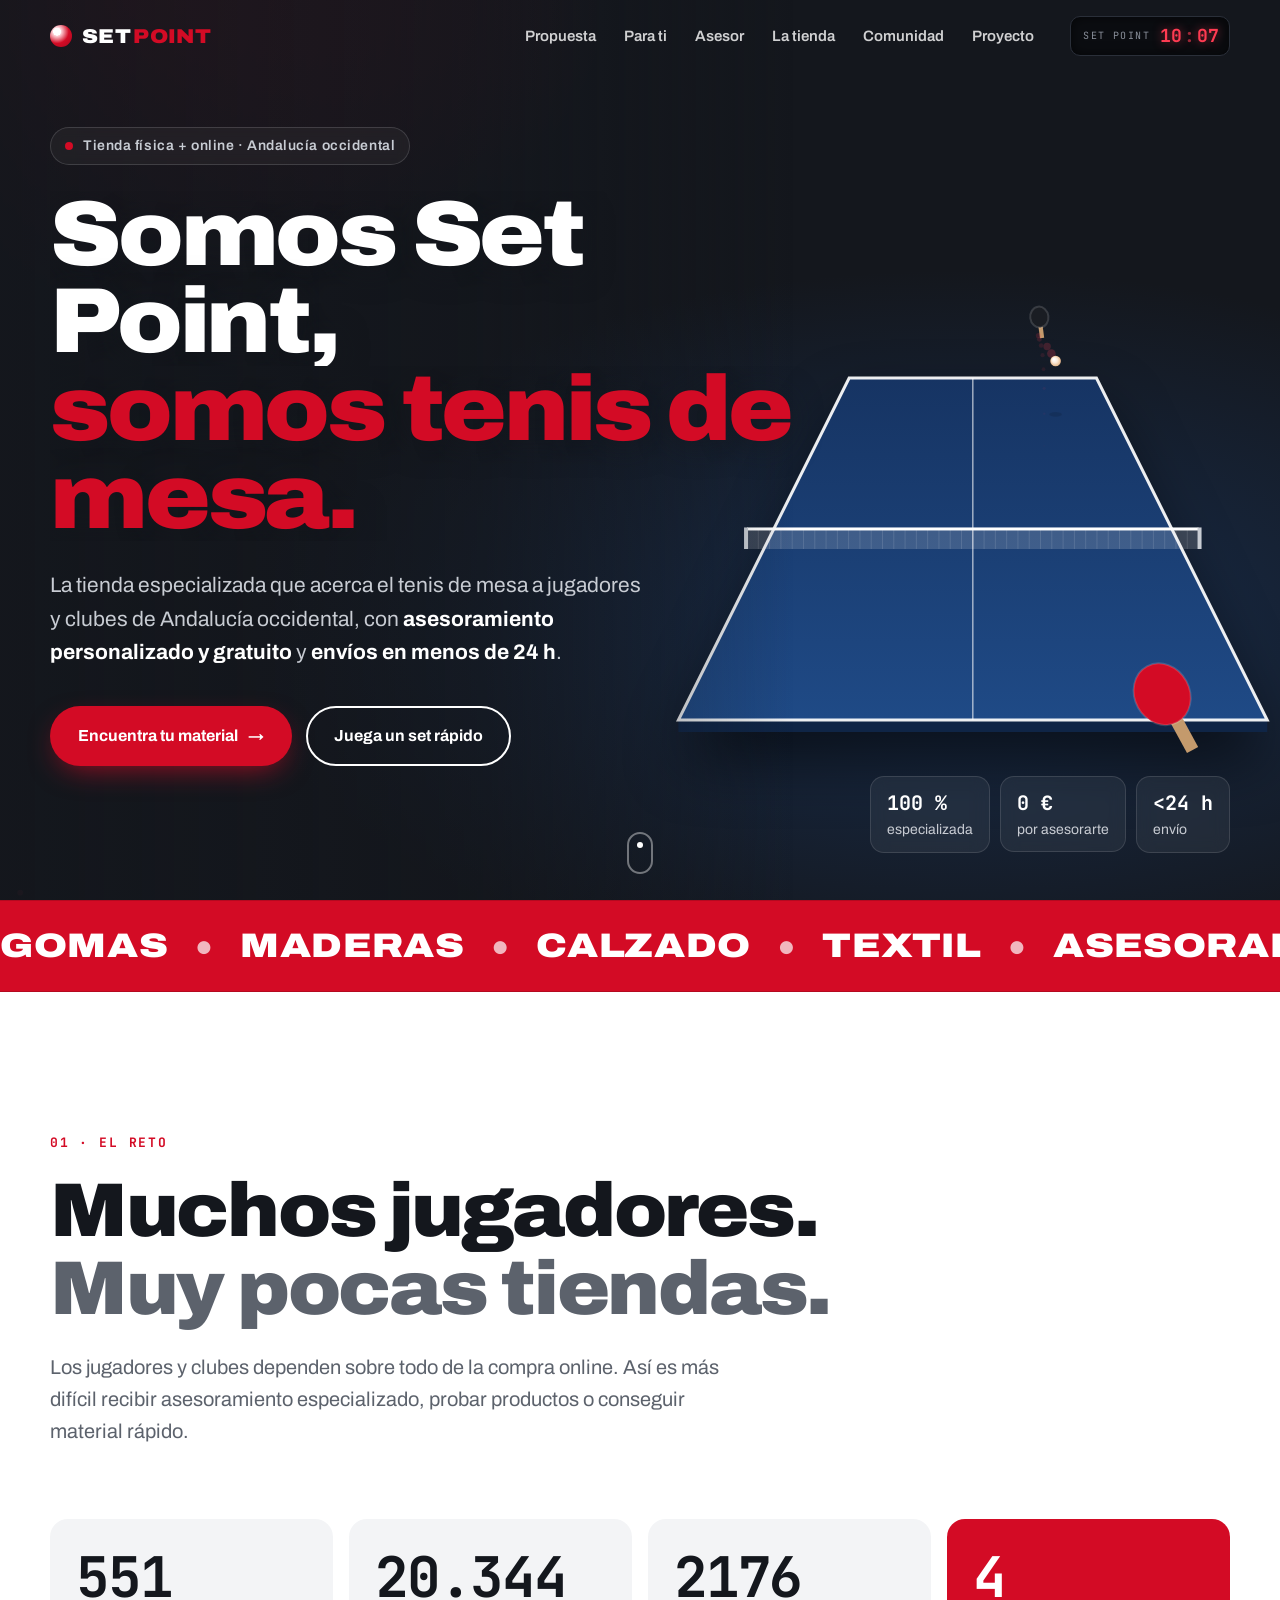
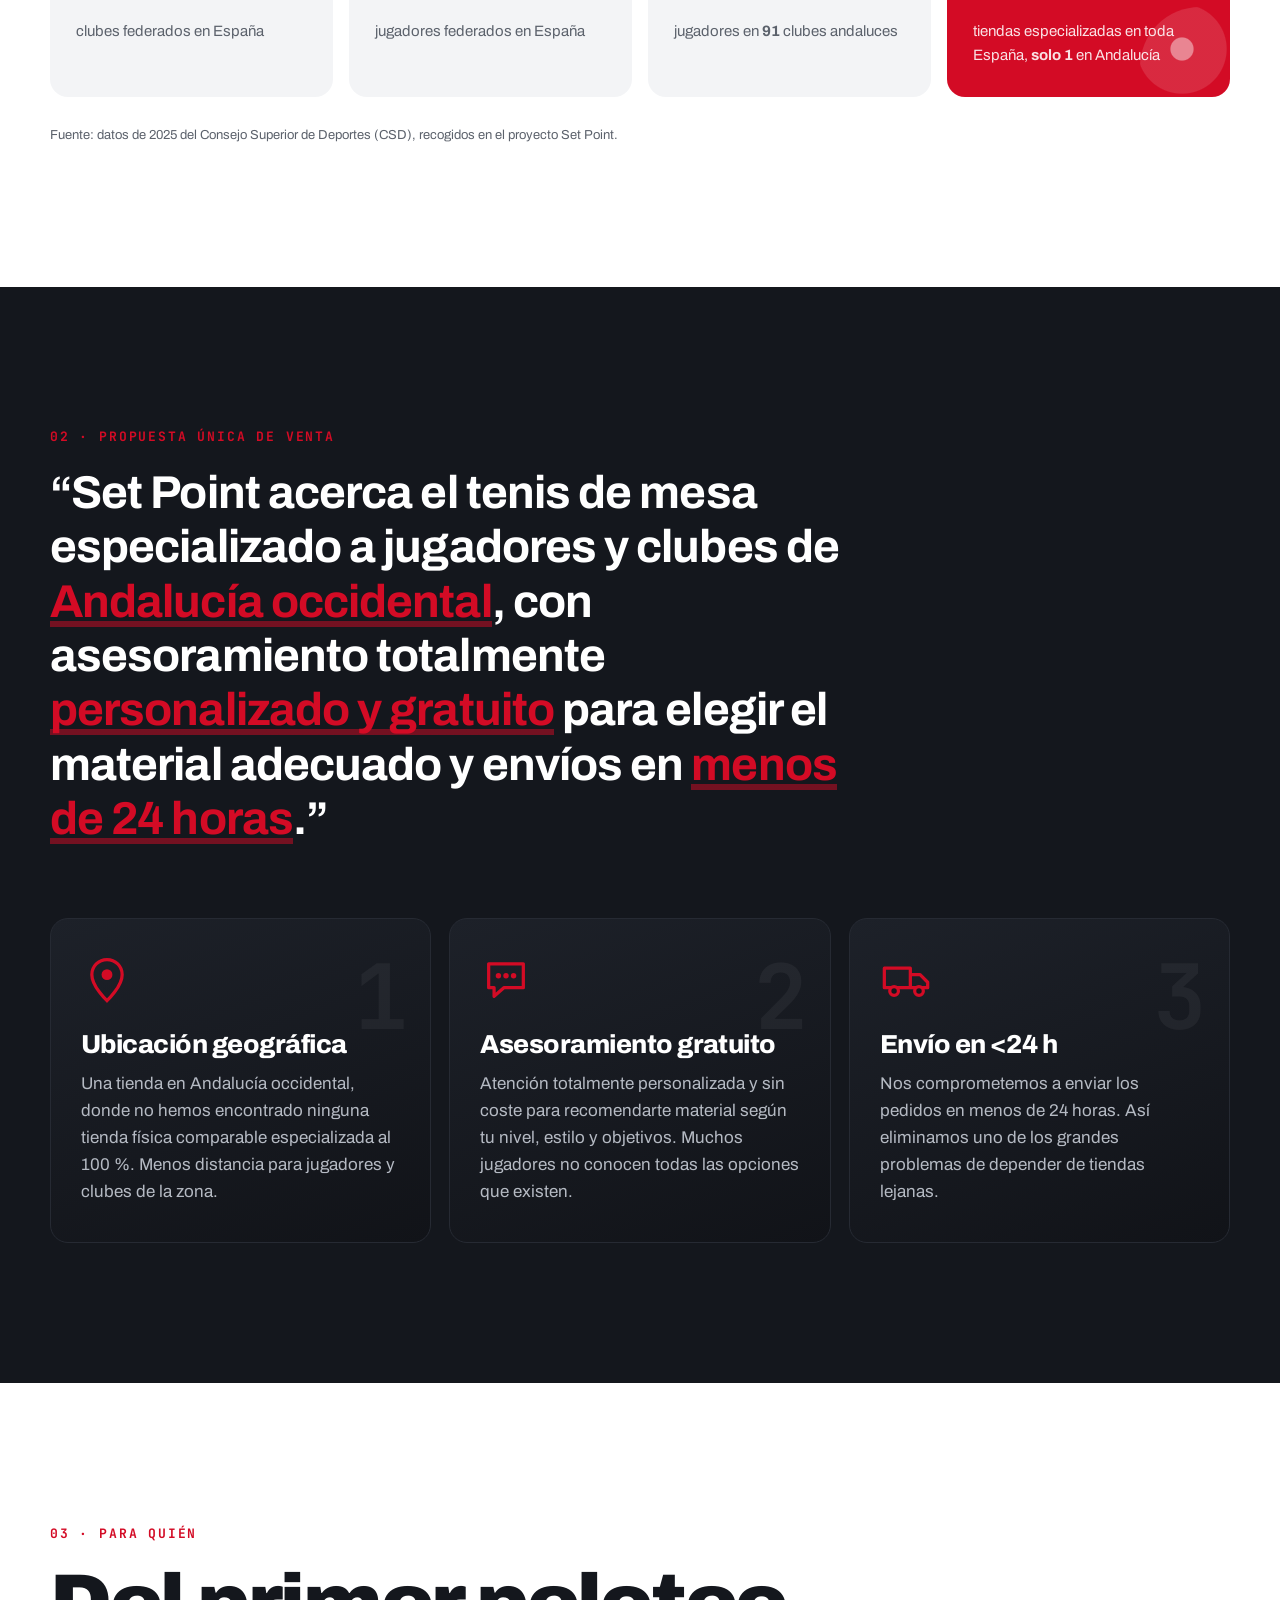
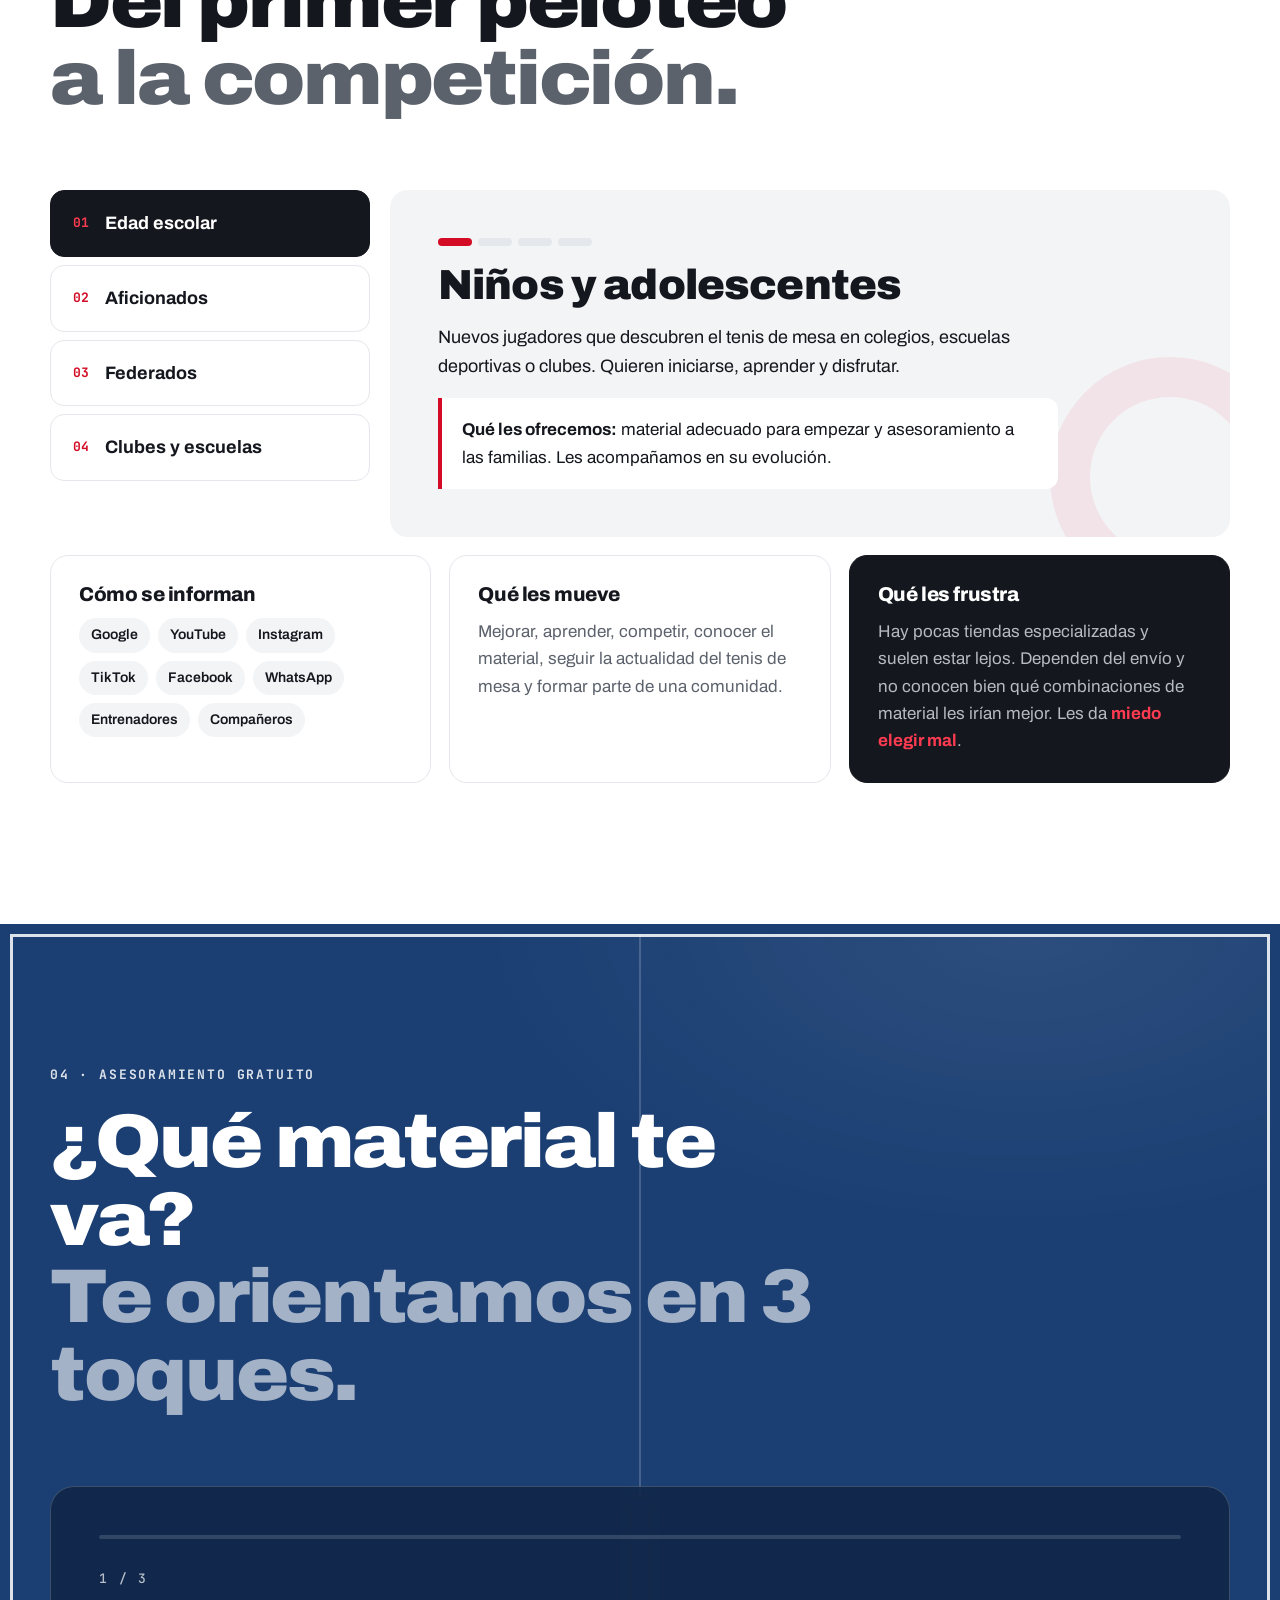
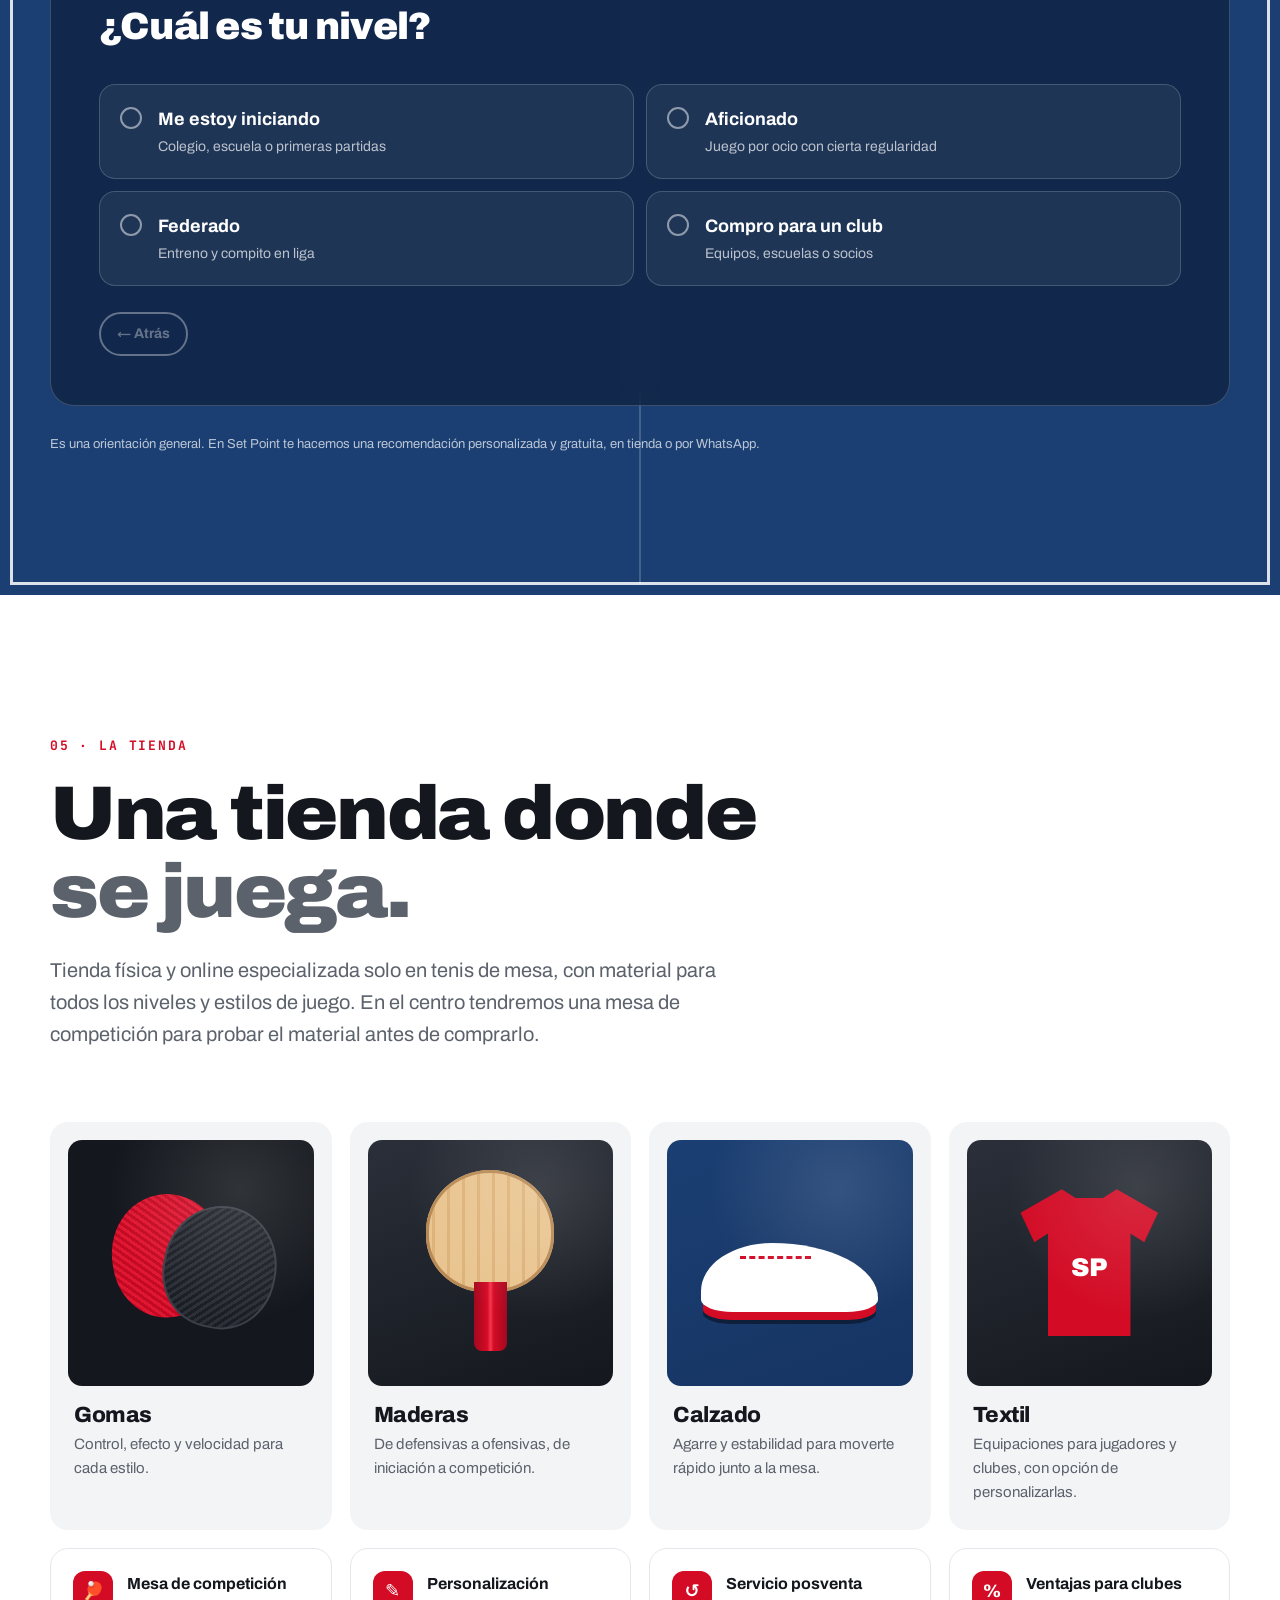
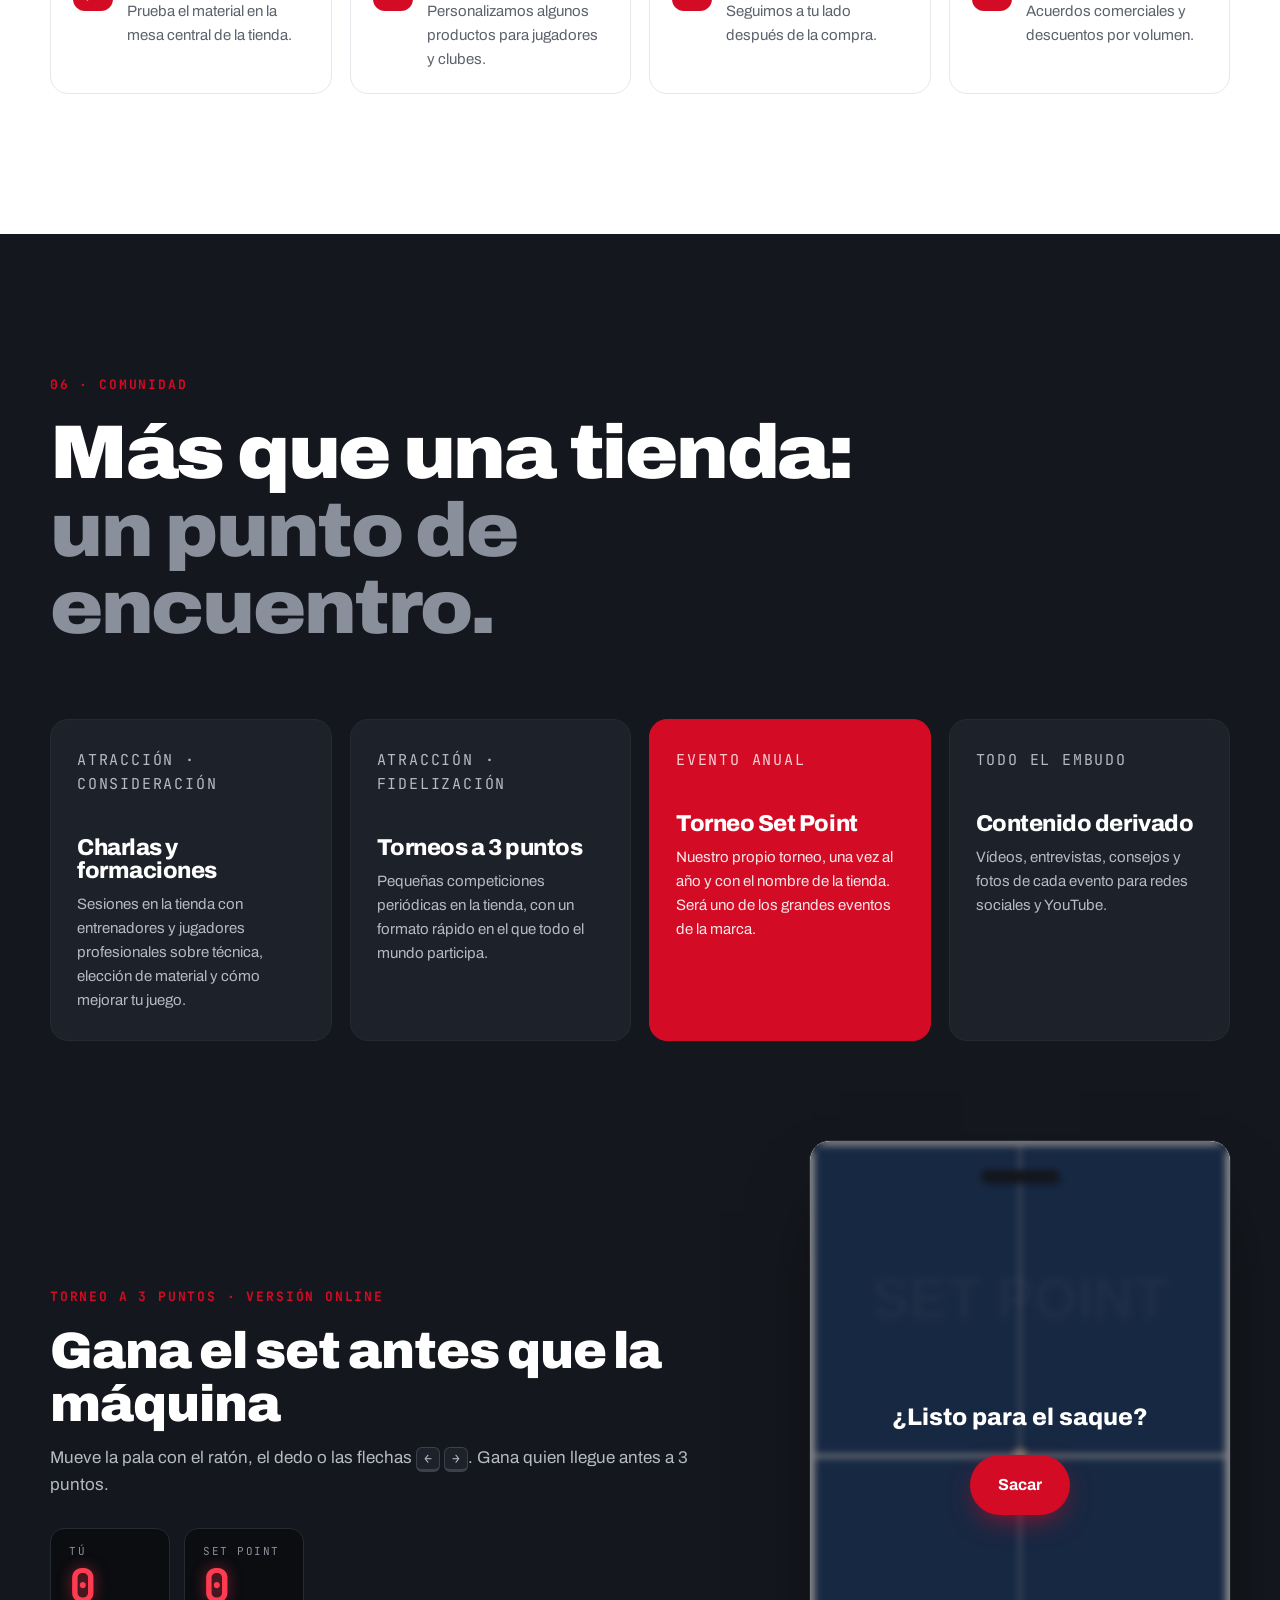
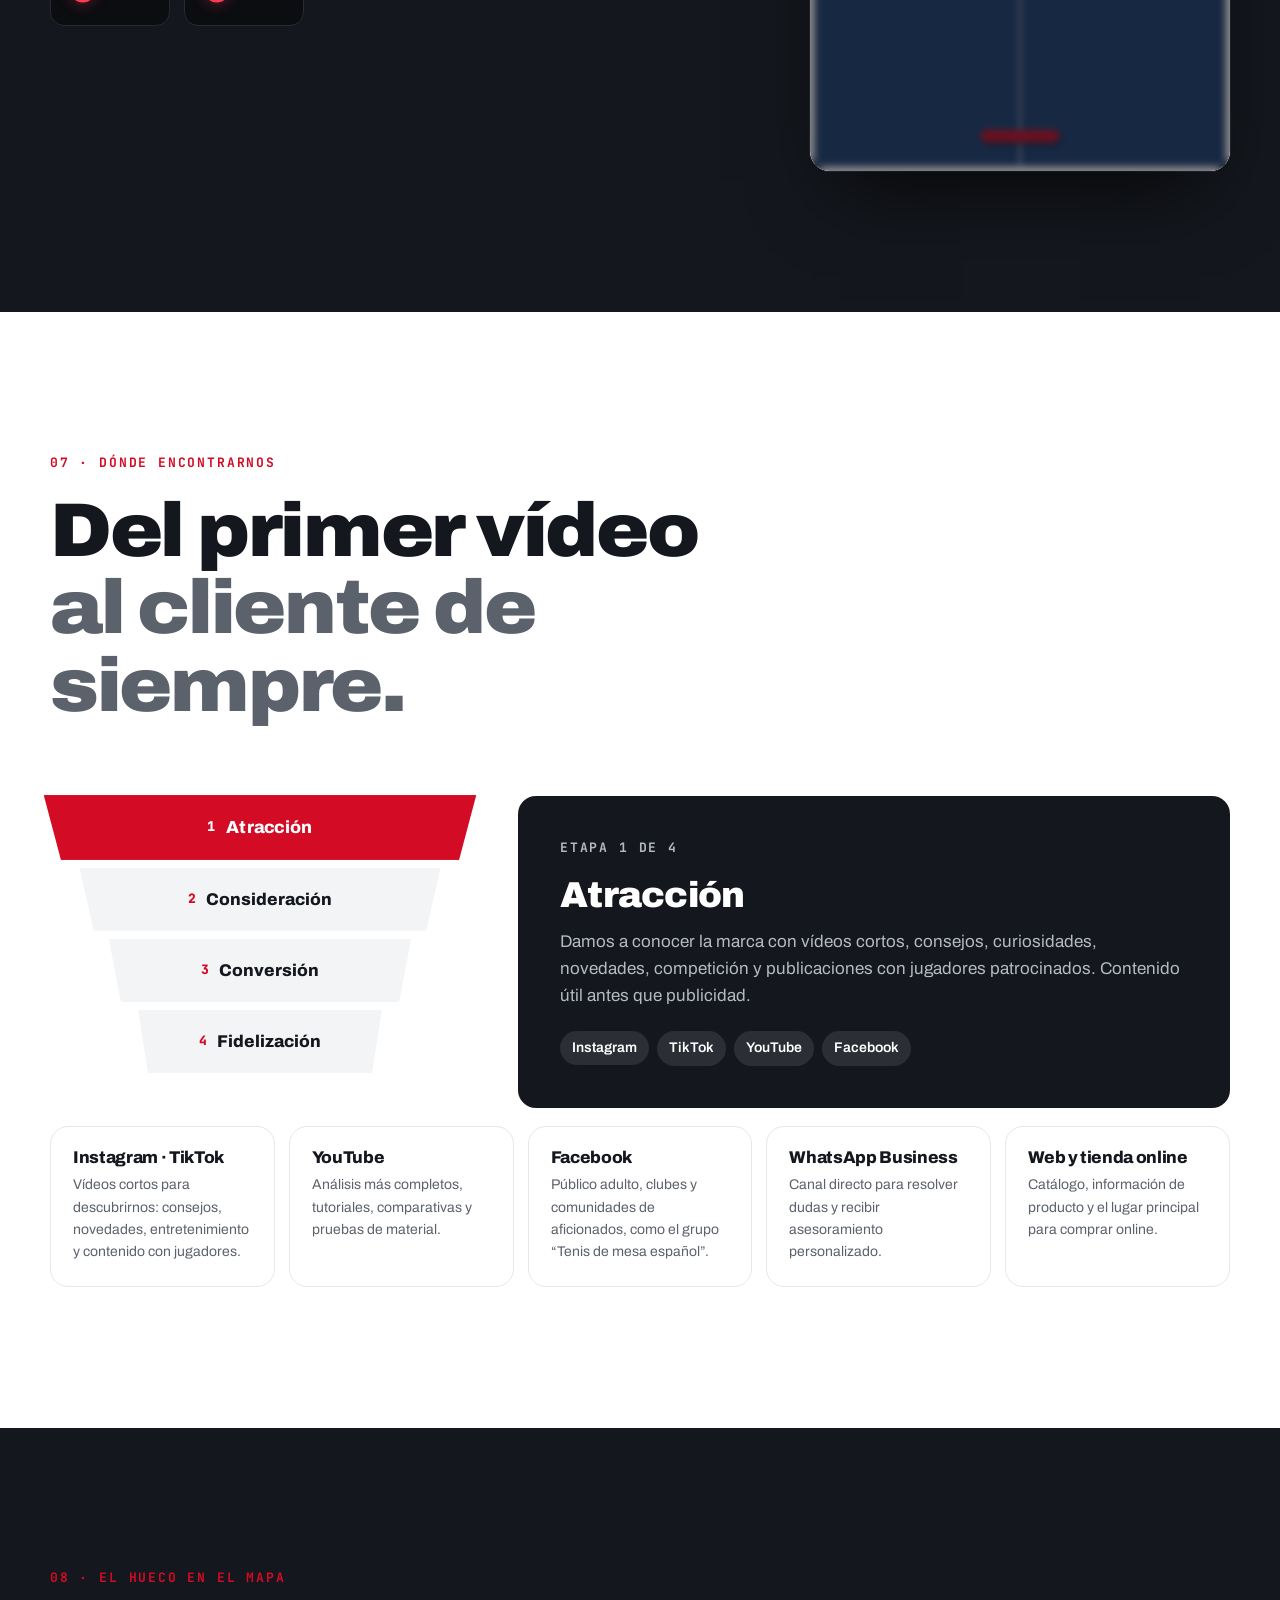
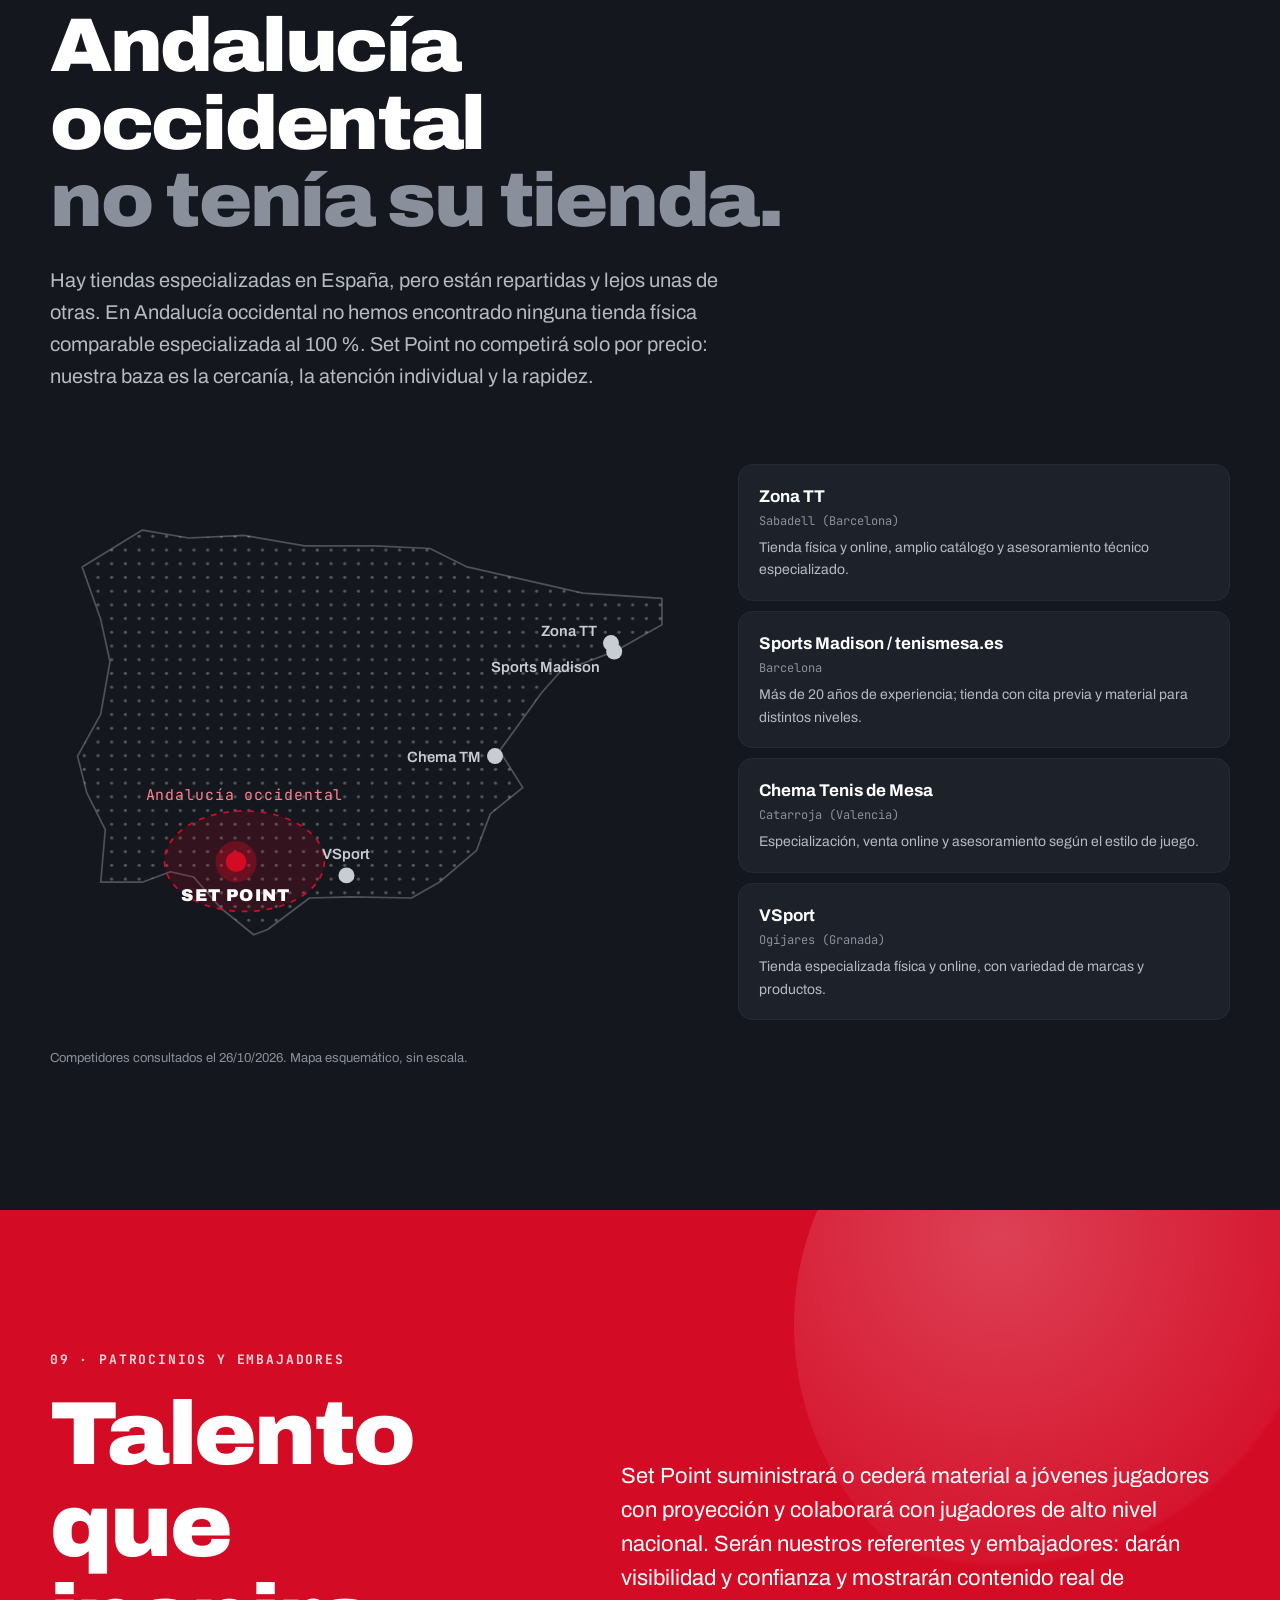
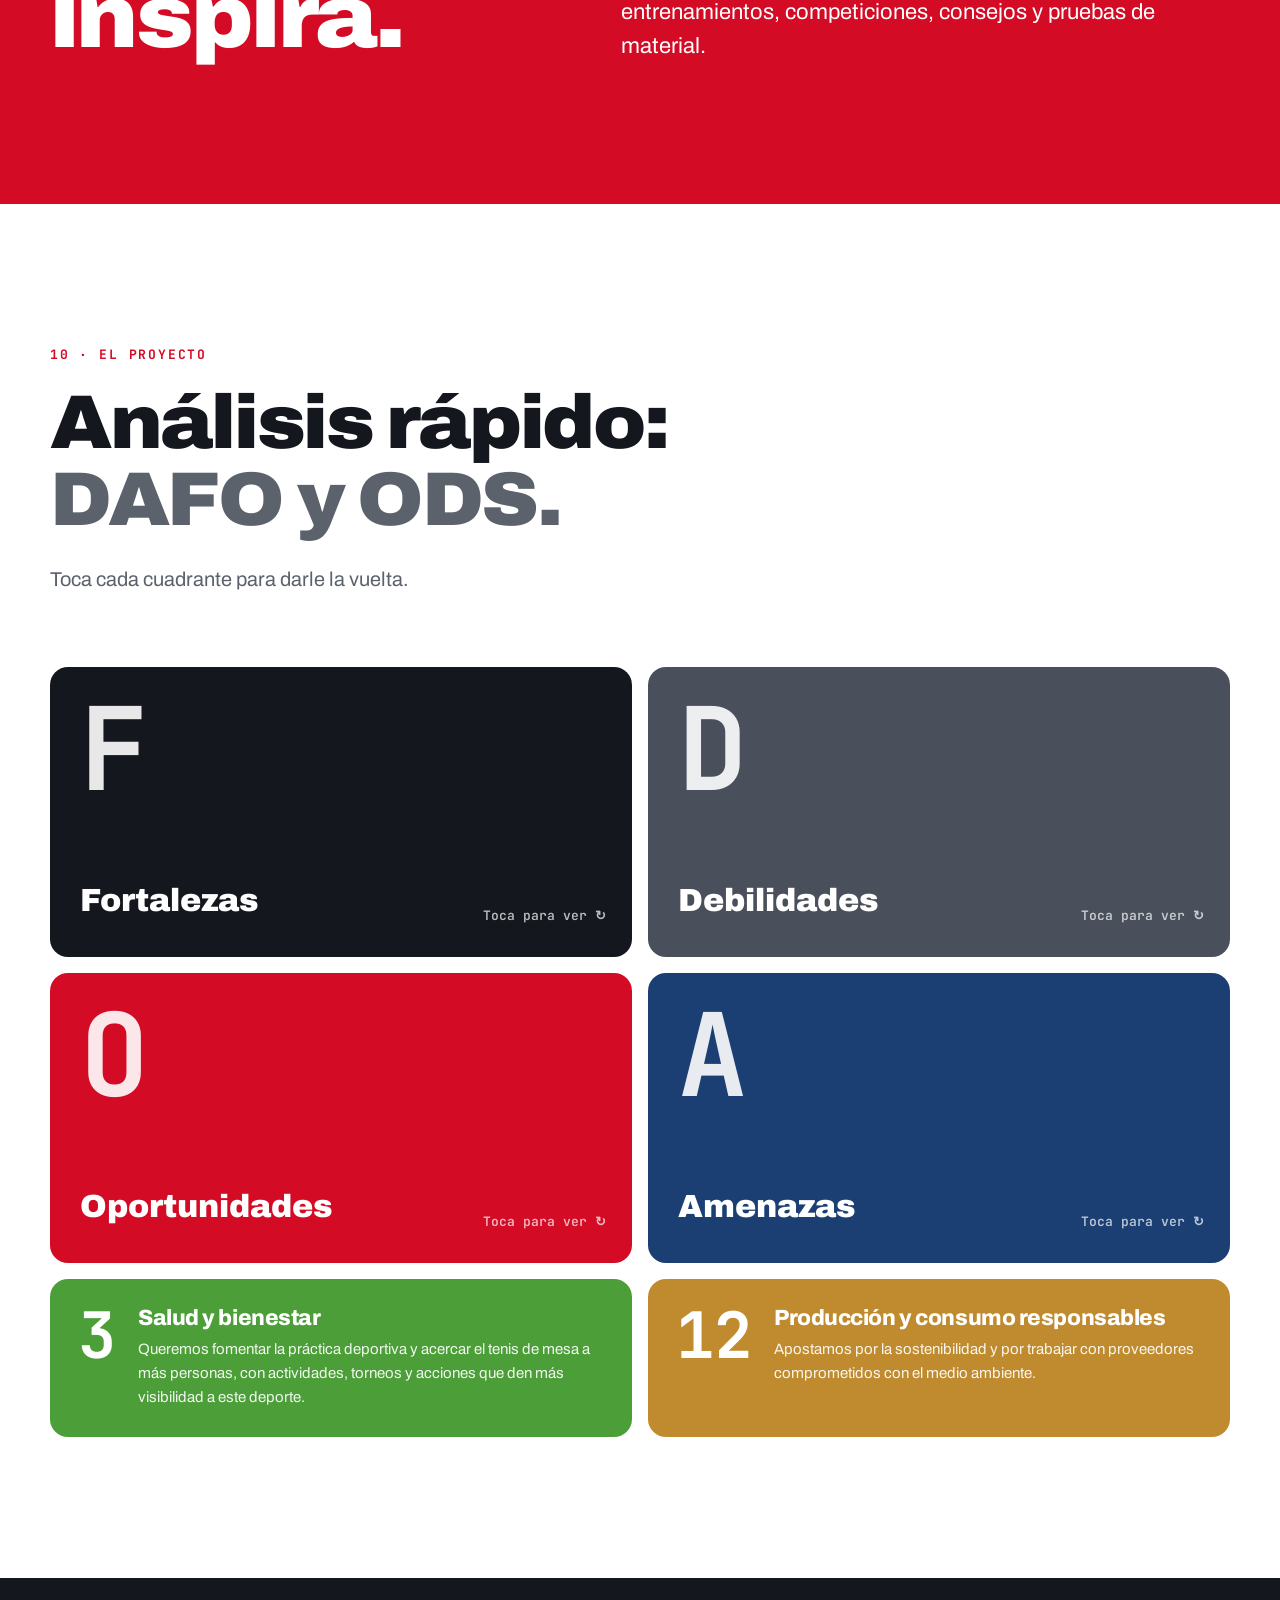
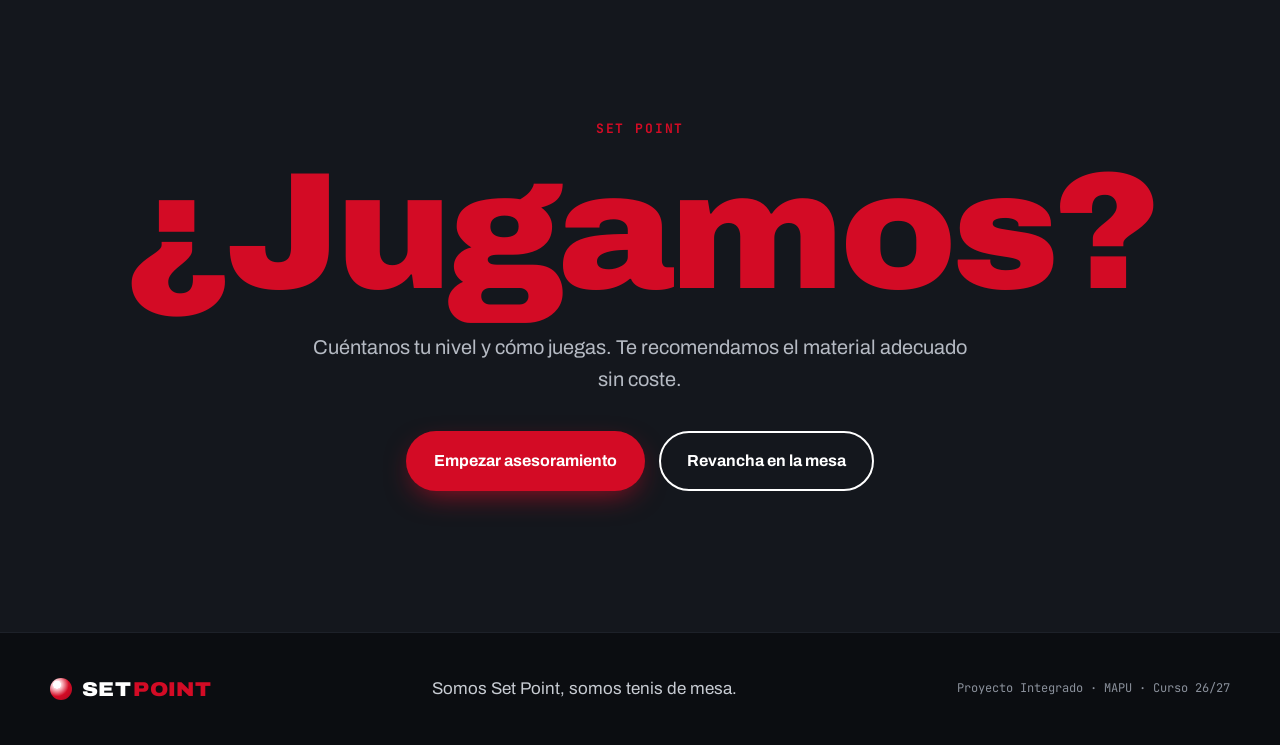
==== index.html @ 1f00fa1c "Añade la web de Set Point Web estática con portada animada, asesor de material, minijuego, embudo de" ====
<!doctype html>
<html lang="es">
<head>
  <meta charset="utf-8">
  <meta name="viewport" content="width=device-width, initial-scale=1">
  <title>Set Point · Somos tenis de mesa</title>
  <meta name="description" content="Set Point: tienda física y online especializada en tenis de mesa en Andalucía occidental. Asesoramiento personalizado y gratuito y envíos en menos de 24 horas.">
  <meta name="theme-color" content="#14171D">
  <link rel="icon" href="data:image/svg+xml,%3Csvg xmlns='http://www.w3.org/2000/svg' viewBox='0 0 64 64'%3E%3Ccircle cx='32' cy='32' r='28' fill='%23D30B25'/%3E%3Ccircle cx='24' cy='24' r='7' fill='%23fff' opacity='.5'/%3E%3C/svg%3E">
  <link rel="preconnect" href="https://fonts.googleapis.com">
  <link rel="preconnect" href="https://fonts.gstatic.com" crossorigin>
  <link href="https://fonts.googleapis.com/css2?family=Archivo:wdth,wght@62..125,400..900&family=JetBrains+Mono:wght@500;700&display=swap" rel="stylesheet">
  <link rel="stylesheet" href="css/styles.css">
</head>
<body>
  <a class="skip" href="#main">Saltar al contenido</a>

  <!-- NAV + MARCADOR -->
  <header class="nav" id="nav">
    <a href="#inicio" class="logo" aria-label="Set Point, inicio">
      <span class="logo__ball" aria-hidden="true"></span>
      <span class="logo__text">SET<b>POINT</b></span>
    </a>
    <nav class="nav__links" id="navLinks" aria-label="Principal">
      <a href="#propuesta">Propuesta</a>
      <a href="#clientes">Para ti</a>
      <a href="#asesor">Asesor</a>
      <a href="#tienda">La tienda</a>
      <a href="#comunidad">Comunidad</a>
      <a href="#proyecto">Proyecto</a>
    </nav>
    <div class="scoreboard" aria-live="polite" title="Tu marcador: suma un punto por cada sección que visitas">
      <span class="scoreboard__label">SET 1</span>
      <span class="scoreboard__digits"><span id="scoreYou">00</span><i>:</i><span id="scoreRival">00</span></span>
    </div>
    <button class="nav__burger" id="burger" aria-label="Abrir menú" aria-expanded="false" aria-controls="navLinks"><span></span><span></span></button>
  </header>
  <div class="setpoint-toast" id="setpointToast" role="status">¡SET POINT!</div>

  <main id="main">

    <!-- HERO -->
    <section class="hero" id="inicio" data-score>
      <canvas class="hero__canvas" id="heroCanvas" aria-hidden="true"></canvas>
      <div class="hero__inner">
        <p class="eyebrow"><span class="dot"></span> Tienda física + online · Andalucía occidental</p>
        <h1 class="hero__title">
          <span class="line">Somos Set Point,</span>
          <span class="line line--accent">somos tenis de mesa.</span>
        </h1>
        <p class="hero__lead">La tienda especializada que acerca el tenis de mesa a jugadores y clubes de Andalucía occidental, con <strong>asesoramiento personalizado y gratuito</strong> y <strong>envíos en menos de 24&nbsp;h</strong>.</p>
        <div class="hero__cta">
          <a href="#asesor" class="btn btn--primary">Encuentra tu material <span aria-hidden="true">→</span></a>
          <a href="#juego" class="btn btn--ghost">Juega un set rápido</a>
        </div>
      </div>
      <ul class="hero__chips" aria-label="Lo esencial">
        <li><b>100&nbsp;%</b> especializada</li>
        <li><b>0&nbsp;€</b> por asesorarte</li>
        <li><b>&lt;24&nbsp;h</b> envío</li>
      </ul>
      <a href="#problema" class="hero__scroll" aria-label="Seguir bajando"><span></span></a>
    </section>

    <!-- MARQUEE -->
    <div class="marquee" aria-hidden="true">
      <div class="marquee__track">
        <span>Gomas</span><i>●</i><span>Maderas</span><i>●</i><span>Calzado</span><i>●</i><span>Textil</span><i>●</i><span>Asesoramiento</span><i>●</i><span>Torneos</span><i>●</i><span>Comunidad</span><i>●</i>
        <span>Gomas</span><i>●</i><span>Maderas</span><i>●</i><span>Calzado</span><i>●</i><span>Textil</span><i>●</i><span>Asesoramiento</span><i>●</i><span>Torneos</span><i>●</i><span>Comunidad</span><i>●</i>
      </div>
    </div>

    <!-- PROBLEMA / CIFRAS -->
    <section class="section section--light" id="problema" data-score>
      <div class="container">
        <div class="section__head reveal">
          <p class="kicker">01 · El reto</p>
          <h2>Muchos jugadores.<br><span class="muted">Muy pocas tiendas.</span></h2>
          <p class="section__intro">Los jugadores y clubes dependen sobre todo de la compra online. Así es más difícil recibir asesoramiento especializado, probar productos o conseguir material rápido.</p>
        </div>
        <div class="stats">
          <article class="stat reveal">
            <p class="stat__num"><span data-count="551">0</span></p>
            <p class="stat__label">clubes federados en España</p>
          </article>
          <article class="stat reveal">
            <p class="stat__num"><span data-count="20344">0</span></p>
            <p class="stat__label">jugadores federados en España</p>
          </article>
          <article class="stat reveal">
            <p class="stat__num"><span data-count="2176">0</span></p>
            <p class="stat__label">jugadores en <b>91</b> clubes andaluces</p>
          </article>
          <article class="stat stat--accent reveal">
            <p class="stat__num"><span data-count="4">0</span></p>
            <p class="stat__label">tiendas especializadas en toda España, <b>solo 1</b> en Andalucía</p>
          </article>
        </div>
        <p class="source reveal">Fuente: datos de 2025 del Consejo Superior de Deportes (CSD), recogidos en el proyecto Set Point.</p>
      </div>
    </section>

    <!-- PROPUESTA -->
    <section class="section section--dark" id="propuesta" data-score>
      <div class="container">
        <div class="section__head reveal">
          <p class="kicker">02 · Propuesta única de venta</p>
          <blockquote class="puv">
            “Set Point acerca el tenis de mesa especializado a jugadores y clubes de <em>Andalucía occidental</em>, con asesoramiento totalmente <em>personalizado y gratuito</em> para elegir el material adecuado y envíos en <em>menos de 24 horas</em>.”
          </blockquote>
        </div>
        <div class="pillars">
          <article class="pillar reveal" data-tilt>
            <span class="pillar__n">1</span>
            <div class="pillar__icon" aria-hidden="true">
              <svg viewBox="0 0 48 48"><path d="M24 44s14-13.2 14-24a14 14 0 1 0-28 0c0 10.8 14 24 14 24Z" fill="none" stroke="currentColor" stroke-width="3"/><circle cx="24" cy="20" r="5" fill="currentColor"/></svg>
            </div>
            <h3>Ubicación geográfica</h3>
            <p>Una tienda en Andalucía occidental, donde no hemos encontrado ninguna tienda física comparable especializada al 100&nbsp;%. Menos distancia para jugadores y clubes de la zona.</p>
          </article>
          <article class="pillar reveal" data-tilt>
            <span class="pillar__n">2</span>
            <div class="pillar__icon" aria-hidden="true">
              <svg viewBox="0 0 48 48"><path d="M8 10h32v22H22l-9 8v-8H8Z" fill="none" stroke="currentColor" stroke-width="3" stroke-linejoin="round"/><circle cx="17" cy="21" r="2.5" fill="currentColor"/><circle cx="24" cy="21" r="2.5" fill="currentColor"/><circle cx="31" cy="21" r="2.5" fill="currentColor"/></svg>
            </div>
            <h3>Asesoramiento gratuito</h3>
            <p>Atención totalmente personalizada y sin coste para recomendarte material según tu nivel, estilo y objetivos. Muchos jugadores no conocen todas las opciones que existen.</p>
          </article>
          <article class="pillar reveal" data-tilt>
            <span class="pillar__n">3</span>
            <div class="pillar__icon" aria-hidden="true">
              <svg viewBox="0 0 48 48"><path d="M4 14h24v18H4zM28 20h9l7 7v5H28z" fill="none" stroke="currentColor" stroke-width="3" stroke-linejoin="round"/><circle cx="13" cy="35" r="4" fill="var(--bg)" stroke="currentColor" stroke-width="3"/><circle cx="36" cy="35" r="4" fill="var(--bg)" stroke="currentColor" stroke-width="3"/></svg>
            </div>
            <h3>Envío en &lt;24&nbsp;h</h3>
            <p>Nos comprometemos a enviar los pedidos en menos de 24 horas. Así eliminamos uno de los grandes problemas de depender de tiendas lejanas.</p>
          </article>
        </div>
      </div>
    </section>

    <!-- CLIENTES -->
    <section class="section section--light" id="clientes" data-score>
      <div class="container">
        <div class="section__head reveal">
          <p class="kicker">03 · Para quién</p>
          <h2>Del primer peloteo<br><span class="muted">a la competición.</span></h2>
        </div>
        <div class="segments reveal">
          <div class="segments__tabs" role="tablist" aria-label="Segmentos de cliente">
            <button role="tab" aria-selected="true" aria-controls="seg-0" id="tab-0" class="segtab"><span>01</span>Edad escolar</button>
            <button role="tab" aria-selected="false" aria-controls="seg-1" id="tab-1" class="segtab" tabindex="-1"><span>02</span>Aficionados</button>
            <button role="tab" aria-selected="false" aria-controls="seg-2" id="tab-2" class="segtab" tabindex="-1"><span>03</span>Federados</button>
            <button role="tab" aria-selected="false" aria-controls="seg-3" id="tab-3" class="segtab" tabindex="-1"><span>04</span>Clubes y escuelas</button>
          </div>
          <div class="segments__panels">
            <article role="tabpanel" id="seg-0" aria-labelledby="tab-0" class="segpanel is-active">
              <div class="segpanel__level" aria-hidden="true"><i class="on"></i><i></i><i></i><i></i></div>
              <h3>Niños y adolescentes</h3>
              <p class="segpanel__who">Nuevos jugadores que descubren el tenis de mesa en colegios, escuelas deportivas o clubes. Quieren iniciarse, aprender y disfrutar.</p>
              <p class="segpanel__need"><b>Qué les ofrecemos:</b> material adecuado para empezar y asesoramiento a las familias. Les acompañamos en su evolución.</p>
            </article>
            <article role="tabpanel" id="seg-1" aria-labelledby="tab-1" class="segpanel" hidden>
              <div class="segpanel__level" aria-hidden="true"><i class="on"></i><i class="on"></i><i></i><i></i></div>
              <h3>Aficionados y principiantes</h3>
              <p class="segpanel__who">Personas que juegan por ocio o están empezando. Quieren aprender, mejorar y encontrar material apropiado sin necesidad de conocimientos técnicos avanzados.</p>
              <p class="segpanel__need"><b>Qué les ofrecemos:</b> orientación sencilla y personalizada para evitar compras equivocadas o material excesivo para su nivel.</p>
            </article>
            <article role="tabpanel" id="seg-2" aria-labelledby="tab-2" class="segpanel" hidden>
              <div class="segpanel__level" aria-hidden="true"><i class="on"></i><i class="on"></i><i class="on"></i><i class="on"></i></div>
              <h3>Federados y profesionales</h3>
              <p class="segpanel__who">Jugadores que entrenan y compiten con regularidad. Buscan rendimiento, primeras marcas, novedades y material técnico.</p>
              <p class="segpanel__need"><b>Qué les ofrecemos:</b> material de calidad, variedad y asesoramiento especializado según su estilo de juego, nivel y objetivos.</p>
            </article>
            <article role="tabpanel" id="seg-3" aria-labelledby="tab-3" class="segpanel" hidden>
              <div class="segpanel__level" aria-hidden="true"><i class="on"></i><i class="on"></i><i class="on"></i><i></i></div>
              <h3>Clubes y escuelas</h3>
              <p class="segpanel__who">Entidades que compran para sus equipos, escuelas y socios. Buscan un proveedor fiable, con disponibilidad y atención especializada.</p>
              <p class="segpanel__need"><b>Qué les ofrecemos:</b> pedidos agrupados, una relación estable y descuentos según el volumen de compra.</p>
            </article>
          </div>
        </div>

        <div class="traits">
          <article class="trait reveal">
            <h3>Cómo se informan</h3>
            <ul class="tags">
              <li>Google</li><li>YouTube</li><li>Instagram</li><li>TikTok</li><li>Facebook</li><li>WhatsApp</li><li>Entrenadores</li><li>Compañeros</li>
            </ul>
          </article>
          <article class="trait reveal">
            <h3>Qué les mueve</h3>
            <p>Mejorar, aprender, competir, conocer el material, seguir la actualidad del tenis de mesa y formar parte de una comunidad.</p>
          </article>
          <article class="trait trait--pain reveal">
            <h3>Qué les frustra</h3>
            <p>Hay pocas tiendas especializadas y suelen estar lejos. Dependen del envío y no conocen bien qué combinaciones de material les irían mejor. Les da <b>miedo elegir mal</b>.</p>
          </article>
        </div>
      </div>
    </section>

    <!-- ASESOR -->
    <section class="section section--table" id="asesor" data-score>
      <div class="container">
        <div class="section__head reveal">
          <p class="kicker">04 · Asesoramiento gratuito</p>
          <h2>¿Qué material te va?<br><span class="muted">Te orientamos en 3 toques.</span></h2>
        </div>
        <div class="advisor reveal" id="advisor">
          <div class="advisor__progress" aria-hidden="true"><span id="advisorBar"></span></div>
          <form class="advisor__form" id="advisorForm">
            <fieldset class="advisor__step is-active" data-step="0">
              <legend><span class="advisor__q">1 / 3</span>¿Cuál es tu nivel?</legend>
              <div class="choices">
                <label class="choice"><input type="radio" name="nivel" value="inicio"><span><b>Me estoy iniciando</b><small>Colegio, escuela o primeras partidas</small></span></label>
                <label class="choice"><input type="radio" name="nivel" value="aficionado"><span><b>Aficionado</b><small>Juego por ocio con cierta regularidad</small></span></label>
                <label class="choice"><input type="radio" name="nivel" value="federado"><span><b>Federado</b><small>Entreno y compito en liga</small></span></label>
                <label class="choice"><input type="radio" name="nivel" value="club"><span><b>Compro para un club</b><small>Equipos, escuelas o socios</small></span></label>
              </div>
            </fieldset>
            <fieldset class="advisor__step" data-step="1">
              <legend><span class="advisor__q">2 / 3</span>¿Cómo te gusta jugar?</legend>
              <div class="choices">
                <label class="choice"><input type="radio" name="estilo" value="defensivo"><span><b>Defensivo</b><small>Lejos de la mesa, cortando y devolviendo todo</small></span></label>
                <label class="choice"><input type="radio" name="estilo" value="allround"><span><b>Todoterreno</b><small>Un poco de todo, prefiero el equilibrio</small></span></label>
                <label class="choice"><input type="radio" name="estilo" value="ofensivo"><span><b>Ofensivo</b><small>Top-spin, iniciativa y golpes ganadores</small></span></label>
                <label class="choice"><input type="radio" name="estilo" value="nose"><span><b>Aún no lo sé</b><small>Justo para eso estamos</small></span></label>
              </div>
            </fieldset>
            <fieldset class="advisor__step" data-step="2">
              <legend><span class="advisor__q">3 / 3</span>¿Qué quieres mejorar?</legend>
              <div class="choices">
                <label class="choice"><input type="radio" name="objetivo" value="control"><span><b>Control</b><small>Meter más bolas en la mesa</small></span></label>
                <label class="choice"><input type="radio" name="objetivo" value="efecto"><span><b>Efecto</b><small>Que la bola gire más</small></span></label>
                <label class="choice"><input type="radio" name="objetivo" value="velocidad"><span><b>Velocidad</b><small>Más potencia en cada golpe</small></span></label>
                <label class="choice"><input type="radio" name="objetivo" value="todo"><span><b>Todo un poco</b><small>Quiero una mejora general</small></span></label>
              </div>
            </fieldset>
            <div class="advisor__result" id="advisorResult" hidden tabindex="-1" aria-live="polite"></div>
            <div class="advisor__nav">
              <button type="button" class="btn btn--ghost btn--sm" id="advisorBack" disabled>← Atrás</button>
              <button type="button" class="btn btn--ghost btn--sm" id="advisorReset" hidden>Volver a empezar</button>
            </div>
          </form>
        </div>
        <p class="source reveal">Es una orientación general. En Set Point te hacemos una recomendación personalizada y gratuita, en tienda o por WhatsApp.</p>
      </div>
    </section>

    <!-- TIENDA -->
    <section class="section section--light" id="tienda" data-score>
      <div class="container">
        <div class="section__head reveal">
          <p class="kicker">05 · La tienda</p>
          <h2>Una tienda donde<br><span class="muted">se juega.</span></h2>
          <p class="section__intro">Tienda física y online especializada solo en tenis de mesa, con material para todos los niveles y estilos de juego. En el centro tendremos una mesa de competición para probar el material antes de comprarlo.</p>
        </div>
        <div class="catalog">
          <article class="product reveal" data-tilt>
            <div class="product__art product__art--rubber" aria-hidden="true"><span></span><span></span></div>
            <h3>Gomas</h3><p>Control, efecto y velocidad para cada estilo.</p>
          </article>
          <article class="product reveal" data-tilt>
            <div class="product__art product__art--blade" aria-hidden="true"><span></span></div>
            <h3>Maderas</h3><p>De defensivas a ofensivas, de iniciación a competición.</p>
          </article>
          <article class="product reveal" data-tilt>
            <div class="product__art product__art--shoe" aria-hidden="true"><span></span></div>
            <h3>Calzado</h3><p>Agarre y estabilidad para moverte rápido junto a la mesa.</p>
          </article>
          <article class="product reveal" data-tilt>
            <div class="product__art product__art--shirt" aria-hidden="true"><span></span></div>
            <h3>Textil</h3><p>Equipaciones para jugadores y clubes, con opción de personalizarlas.</p>
          </article>
        </div>
        <ul class="services">
          <li class="reveal"><span>🏓</span><div><b>Mesa de competición</b>Prueba el material en la mesa central de la tienda.</div></li>
          <li class="reveal"><span>✎</span><div><b>Personalización</b>Personalizamos algunos productos para jugadores y clubes.</div></li>
          <li class="reveal"><span>↺</span><div><b>Servicio posventa</b>Seguimos a tu lado después de la compra.</div></li>
          <li class="reveal"><span>%</span><div><b>Ventajas para clubes</b>Acuerdos comerciales y descuentos por volumen.</div></li>
        </ul>
      </div>
    </section>

    <!-- COMUNIDAD + JUEGO -->
    <section class="section section--dark" id="comunidad" data-score>
      <div class="container">
        <div class="section__head reveal">
          <p class="kicker">06 · Comunidad</p>
          <h2>Más que una tienda:<br><span class="muted">un punto de encuentro.</span></h2>
        </div>
        <div class="events">
          <article class="event reveal">
            <p class="event__tag">Atracción · Consideración</p>
            <h3>Charlas y formaciones</h3>
            <p>Sesiones en la tienda con entrenadores y jugadores profesionales sobre técnica, elección de material y cómo mejorar tu juego.</p>
          </article>
          <article class="event reveal">
            <p class="event__tag">Atracción · Fidelización</p>
            <h3>Torneos a 3 puntos</h3>
            <p>Pequeñas competiciones periódicas en la tienda, con un formato rápido en el que todo el mundo participa.</p>
          </article>
          <article class="event event--star reveal">
            <p class="event__tag">Evento anual</p>
            <h3>Torneo Set Point</h3>
            <p>Nuestro propio torneo, una vez al año y con el nombre de la tienda. Será uno de los grandes eventos de la marca.</p>
          </article>
          <article class="event reveal">
            <p class="event__tag">Todo el embudo</p>
            <h3>Contenido derivado</h3>
            <p>Vídeos, entrevistas, consejos y fotos de cada evento para redes sociales y YouTube.</p>
          </article>
        </div>

        <div class="game reveal" id="juego">
          <div class="game__head">
            <div>
              <p class="kicker">Torneo a 3 puntos · versión online</p>
              <h3>Gana el set antes que la máquina</h3>
              <p class="game__help">Mueve la pala con el ratón, el dedo o las flechas <kbd>←</kbd> <kbd>→</kbd>. Gana quien llegue antes a 3 puntos.</p>
            </div>
            <div class="game__score" aria-live="polite">
              <div><small>TÚ</small><span id="gYou">0</span></div>
              <div><small>SET POINT</small><span id="gCpu">0</span></div>
            </div>
          </div>
          <div class="game__stage">
            <canvas id="pong" width="480" height="720" aria-label="Minijuego de tenis de mesa"></canvas>
            <div class="game__overlay" id="pongOverlay">
              <p id="pongMsg">¿Listo para el saque?</p>
              <button class="btn btn--primary" id="pongStart">Sacar</button>
            </div>
          </div>
        </div>
      </div>
    </section>

    <!-- CANALES -->
    <section class="section section--light" id="canales" data-score>
      <div class="container">
        <div class="section__head reveal">
          <p class="kicker">07 · Dónde encontrarnos</p>
          <h2>Del primer vídeo<br><span class="muted">al cliente de siempre.</span></h2>
        </div>
        <div class="funnel reveal">
          <ol class="funnel__steps" role="tablist" aria-label="Etapas del embudo">
            <li><button role="tab" aria-selected="true" data-funnel="0" style="--w:100%"><span>1</span>Atracción</button></li>
            <li><button role="tab" aria-selected="false" data-funnel="1" style="--w:86%" tabindex="-1"><span>2</span>Consideración</button></li>
            <li><button role="tab" aria-selected="false" data-funnel="2" style="--w:72%" tabindex="-1"><span>3</span>Conversión</button></li>
            <li><button role="tab" aria-selected="false" data-funnel="3" style="--w:58%" tabindex="-1"><span>4</span>Fidelización</button></li>
          </ol>
          <div class="funnel__panel" id="funnelPanel" role="tabpanel" aria-live="polite"></div>
        </div>
        <div class="channels">
          <article class="channel reveal"><h3>Instagram · TikTok</h3><p>Vídeos cortos para descubrirnos: consejos, novedades, entretenimiento y contenido con jugadores.</p></article>
          <article class="channel reveal"><h3>YouTube</h3><p>Análisis más completos, tutoriales, comparativas y pruebas de material.</p></article>
          <article class="channel reveal"><h3>Facebook</h3><p>Público adulto, clubes y comunidades de aficionados, como el grupo “Tenis de mesa español”.</p></article>
          <article class="channel reveal"><h3>WhatsApp Business</h3><p>Canal directo para resolver dudas y recibir asesoramiento personalizado.</p></article>
          <article class="channel reveal"><h3>Web y tienda online</h3><p>Catálogo, información de producto y el lugar principal para comprar online.</p></article>
        </div>
      </div>
    </section>

    <!-- COMPETENCIA -->
    <section class="section section--dark" id="mapa" data-score>
      <div class="container">
        <div class="section__head reveal">
          <p class="kicker">08 · El hueco en el mapa</p>
          <h2>Andalucía occidental<br><span class="muted">no tenía su tienda.</span></h2>
          <p class="section__intro">Hay tiendas especializadas en España, pero están repartidas y lejos unas de otras. En Andalucía occidental no hemos encontrado ninguna tienda física comparable especializada al 100&nbsp;%. Set Point no competirá solo por precio: nuestra baza es la cercanía, la atención individual y la rapidez.</p>
        </div>
        <div class="map reveal">
          <svg class="map__svg" viewBox="20 20 560 420" role="img" aria-labelledby="mapTitle">
            <title id="mapTitle">Mapa esquemático de las tiendas especializadas en España y la zona de Set Point</title>
            <defs>
              <pattern id="dots" width="12" height="12" patternUnits="userSpaceOnUse"><circle cx="2" cy="2" r="1.4" fill="currentColor" opacity=".28"/></pattern>
            </defs>
            <!-- Silueta simplificada de la península -->
            <path class="map__land" d="M48.1 76.8 L100.9 44.6 L141.5 51.5 L190.2 49.2 L243.0 58.4 L303.9 58.4 L352.6 60.7 L385.1 76.8 L446.0 90.6 L486.6 99.8 L555.6 104.4 L555.6 127.4 L515.0 150.4 L466.3 168.8 L450.1 187.2 L413.5 237.8 L433.8 270.0 L405.4 293.0 L393.2 325.2 L360.7 352.8 L336.4 366.6 L283.6 365.7 L247.1 366.6 L210.5 394.2 L198.3 398.8 L169.9 375.8 L145.6 348.2 L125.3 343.6 L100.9 352.8 L64.4 352.8 L68.4 306.8 L52.2 274.6 L44.1 242.4 L64.4 205.6 L72.5 159.6 L64.4 122.8 Z" fill="url(#dots)"/>
            <!-- Zona objetivo -->
            <g class="map__zone">
              <ellipse cx="190.2" cy="334.4" rx="70" ry="44"/>
              <text x="190.2" y="280.4" text-anchor="middle">Andalucía occidental</text>
            </g>
            <g class="map__pin map__pin--home" transform="translate(182.9 334.9)">
              <circle r="18" class="pulse"/><circle r="9"/>
              <text y="34" text-anchor="middle">SET POINT</text>
            </g>
            <g class="map__pin" transform="translate(511.0 143.5)" data-pin="0"><circle r="7"/><text x="-12" y="-6" text-anchor="end">Zona TT</text></g>
            <g class="map__pin" transform="translate(513.8 150.9)" data-pin="1"><circle r="7"/><text x="-12" y="18" text-anchor="end">Sports Madison</text></g>
            <g class="map__pin" transform="translate(409.5 242.4)" data-pin="2"><circle r="7"/><text x="-12" y="5" text-anchor="end">Chema TM</text></g>
            <g class="map__pin" transform="translate(279.5 346.8)" data-pin="3"><circle r="7"/><text x="0" y="-14" text-anchor="middle">VSport</text></g>
          </svg>
          <ul class="map__list">
            <li data-pin-target="0"><b>Zona TT</b><span>Sabadell (Barcelona)</span><p>Tienda física y online, amplio catálogo y asesoramiento técnico especializado.</p></li>
            <li data-pin-target="1"><b>Sports Madison / tenismesa.es</b><span>Barcelona</span><p>Más de 20 años de experiencia; tienda con cita previa y material para distintos niveles.</p></li>
            <li data-pin-target="2"><b>Chema Tenis de Mesa</b><span>Catarroja (Valencia)</span><p>Especialización, venta online y asesoramiento según el estilo de juego.</p></li>
            <li data-pin-target="3"><b>VSport</b><span>Ogíjares (Granada)</span><p>Tienda especializada física y online, con variedad de marcas y productos.</p></li>
          </ul>
        </div>
        <p class="source reveal">Competidores consultados el 26/10/2026. Mapa esquemático, sin escala.</p>
      </div>
    </section>

    <!-- EMBAJADORES -->
    <section class="section section--red" id="embajadores" data-score>
      <div class="container ambassadors">
        <div class="reveal">
          <p class="kicker kicker--light">09 · Patrocinios y embajadores</p>
          <h2>Talento que inspira.</h2>
        </div>
        <div class="reveal">
          <p class="ambassadors__text">Set Point suministrará o cederá material a jóvenes jugadores con proyección y colaborará con jugadores de alto nivel nacional. Serán nuestros referentes y embajadores: darán visibilidad y confianza y mostrarán contenido real de entrenamientos, competiciones, consejos y pruebas de material.</p>
        </div>
      </div>
    </section>

    <!-- PROYECTO: DAFO + ODS -->
    <section class="section section--light" id="proyecto" data-score>
      <div class="container">
        <div class="section__head reveal">
          <p class="kicker">10 · El proyecto</p>
          <h2>Análisis rápido:<br><span class="muted">DAFO y ODS.</span></h2>
          <p class="section__intro">Toca cada cuadrante para darle la vuelta.</p>
        </div>
        <div class="dafo">
          <button class="flip reveal" aria-pressed="false">
            <span class="flip__front flip__front--f"><b>F</b>Fortalezas</span>
            <span class="flip__back"><ul><li>Alta especialización en tenis de mesa</li><li>Asesoramiento personalizado</li><li>Tienda física + online</li><li>Prueba de material en tienda</li><li>Personalización de productos</li><li>Comunidad: torneos, patrocinios y actividades</li></ul></span>
          </button>
          <button class="flip reveal" aria-pressed="false">
            <span class="flip__front flip__front--d"><b>D</b>Debilidades</span>
            <span class="flip__back"><ul><li>Empresa nueva y poco conocida al principio</li><li>Público más reducido que una tienda deportiva generalista</li><li>Dependencia de proveedores especializados</li><li>Personal con conocimientos específicos</li><li>Necesidad de generar confianza</li></ul></span>
          </button>
          <button class="flip reveal" aria-pressed="false">
            <span class="flip__front flip__front--o"><b>O</b>Oportunidades</span>
            <span class="flip__back"><ul><li>Crecimiento de jugadores y clubes</li><li>Pocas tiendas especializadas en Andalucía</li><li>Acuerdos con clubes y federaciones</li><li>Venta online a toda España</li><li>Patrocinios y campeonatos</li><li>Interés por el deporte y los hábitos saludables</li></ul></span>
          </button>
          <button class="flip reveal" aria-pressed="false">
            <span class="flip__front flip__front--a"><b>A</b>Amenazas</span>
            <span class="flip__back"><ul><li>Comercio electrónico especializado</li><li>Grandes plataformas que compiten en precio</li><li>Cambios de precios o disponibilidad de proveedores</li><li>Consumidores acostumbrados a comprar online</li><li>Nuevos competidores</li><li>Precio elevado de algunos productos</li></ul></span>
          </button>
        </div>
        <div class="ods">
          <article class="ods__card ods__card--3 reveal">
            <span class="ods__num">3</span>
            <div><h3>Salud y bienestar</h3><p>Queremos fomentar la práctica deportiva y acercar el tenis de mesa a más personas, con actividades, torneos y acciones que den más visibilidad a este deporte.</p></div>
          </article>
          <article class="ods__card ods__card--12 reveal">
            <span class="ods__num">12</span>
            <div><h3>Producción y consumo responsables</h3><p>Apostamos por la sostenibilidad y por trabajar con proveedores comprometidos con el medio ambiente.</p></div>
          </article>
        </div>
      </div>
    </section>

    <!-- CTA FINAL -->
    <section class="section section--dark final" id="contacto" data-score>
      <div class="container final__inner reveal">
        <p class="kicker">Set Point</p>
        <h2 class="final__title">¿Jugamos?</h2>
        <p class="section__intro">Cuéntanos tu nivel y cómo juegas. Te recomendamos el material adecuado sin coste.</p>
        <div class="hero__cta">
          <a href="#asesor" class="btn btn--primary">Empezar asesoramiento</a>
          <a href="#juego" class="btn btn--ghost">Revancha en la mesa</a>
        </div>
      </div>
    </section>
  </main>

  <footer class="footer">
    <div class="container footer__inner">
      <a href="#inicio" class="logo"><span class="logo__ball" aria-hidden="true"></span><span class="logo__text">SET<b>POINT</b></span></a>
      <p>Somos Set Point, somos tenis de mesa.</p>
      <p class="footer__small">Proyecto Integrado · MAPU · Curso 26/27</p>
    </div>
  </footer>

  <script src="js/main.js" defer></script>
</body>
</html>
---- css/styles.css ----
/* =========================================================
   SET POINT · Somos tenis de mesa
   Colores de marca tomados de la documentación del proyecto
   ========================================================= */
:root {
  --red: #D30B25;
  --red-deep: #A50820;
  --ink: #14171D;
  --ink-2: #1D2129;
  --ink-3: #2A2F39;
  --paper: #FFFFFF;
  --mist: #E4E7EB;
  --mist-2: #F3F4F6;
  --table: #1B3F73;          /* azul de mesa de competición */
  --table-2: #163463;
  --line: rgba(255,255,255,.9);
  --muted-dark: #8A909B;
  --muted-light: #5C626C;
  --bg: var(--ink);
  --radius: 18px;
  --ease: cubic-bezier(.2,.8,.2,1);
  --font: "Archivo", system-ui, -apple-system, "Segoe UI", sans-serif;
  --mono: "JetBrains Mono", ui-monospace, monospace;
  --nav-h: 72px;
}

*, *::before, *::after { box-sizing: border-box; }
[hidden] { display: none !important; }
html { scroll-behavior: smooth; scroll-padding-top: var(--nav-h); -webkit-text-size-adjust: 100%; }
body {
  margin: 0;
  font-family: var(--font);
  font-size: 17px;
  line-height: 1.6;
  color: var(--ink);
  background: var(--ink);
  overflow-x: hidden;
  -webkit-font-smoothing: antialiased;
}
img, svg, canvas { display: block; max-width: 100%; }
a { color: inherit; }
h1, h2, h3 { margin: 0; line-height: 1.02; letter-spacing: -.02em; }
p { margin: 0; }
button { font: inherit; color: inherit; }
:focus-visible { outline: 3px solid var(--red); outline-offset: 3px; border-radius: 6px; }
::selection { background: var(--red); color: #fff; }

.skip { position: absolute; left: -999px; top: 8px; z-index: 100; background: #fff; color: var(--ink); padding: 8px 14px; border-radius: 8px; }
.skip:focus { left: 8px; }

.container { width: min(1180px, 100% - 32px); margin-inline: auto; }

/* ---------- NAV ---------- */
.nav {
  position: fixed; inset: 0 0 auto 0; z-index: 50;
  height: var(--nav-h);
  display: flex; align-items: center; gap: 24px;
  padding: 0 max(16px, calc((100% - 1180px) / 2));
  color: #fff;
  transition: background .4s var(--ease), backdrop-filter .4s, box-shadow .4s;
}
.nav.is-scrolled {
  background: rgba(20,23,29,.78);
  backdrop-filter: blur(14px) saturate(1.4);
  -webkit-backdrop-filter: blur(14px) saturate(1.4);
  box-shadow: 0 1px 0 rgba(255,255,255,.06);
}
.logo { display: inline-flex; align-items: center; gap: 10px; text-decoration: none; }
.logo__ball {
  width: 22px; height: 22px; border-radius: 50%;
  background: radial-gradient(circle at 32% 30%, #fff 0 18%, #ffd9de 19%, var(--red) 55%, var(--red-deep));
  box-shadow: 0 0 0 0 rgba(211,11,37,.5);
  animation: ballBob 2.4s var(--ease) infinite;
}
@keyframes ballBob { 0%,100% { transform: translateY(0) } 45% { transform: translateY(-5px) } 55% { transform: translateY(-5px) } }
.logo__text { font-weight: 900; font-stretch: 112%; letter-spacing: .02em; font-size: 20px; }
.logo__text b { color: var(--red); font-weight: 900; margin-left: 2px; }

.nav__links { display: flex; gap: 4px; margin-left: auto; }
.nav__links a {
  position: relative; text-decoration: none; font-weight: 600; font-size: 15px;
  padding: 8px 12px; border-radius: 999px; opacity: .8; transition: opacity .2s, background .2s;
}
.nav__links a:hover, .nav__links a.is-active { opacity: 1; background: rgba(255,255,255,.08); }
.nav__links a.is-active::after {
  content: ""; position: absolute; left: 50%; bottom: 2px; width: 5px; height: 5px; border-radius: 50%;
  background: var(--red); transform: translateX(-50%);
}

.scoreboard {
  display: flex; align-items: center; gap: 10px;
  background: #0B0D11; border: 1px solid #2A2F39; border-radius: 10px;
  padding: 5px 10px 5px 12px; font-family: var(--mono);
  box-shadow: inset 0 0 12px rgba(0,0,0,.6);
}
.scoreboard__label { font-size: 10px; letter-spacing: .14em; color: var(--muted-dark); }
.scoreboard__digits { font-size: 18px; font-weight: 700; color: #FF3B52; text-shadow: 0 0 10px rgba(255,59,82,.55); }
.scoreboard__digits i { font-style: normal; opacity: .6; margin: 0 2px; animation: blink 1.2s steps(2) infinite; }
@keyframes blink { 50% { opacity: .15 } }
.scoreboard.bump .scoreboard__digits { animation: bump .5s var(--ease); }
@keyframes bump { 30% { transform: scale(1.25) } }

.nav__burger { display: none; background: none; border: 0; width: 44px; height: 44px; position: relative; cursor: pointer; }
.nav__burger span { position: absolute; left: 11px; right: 11px; height: 2px; background: #fff; transition: transform .3s var(--ease); }
.nav__burger span:first-child { top: 18px; } .nav__burger span:last-child { top: 25px; }
.nav__burger[aria-expanded="true"] span:first-child { transform: translateY(3.5px) rotate(45deg); }
.nav__burger[aria-expanded="true"] span:last-child { transform: translateY(-3.5px) rotate(-45deg); }

.setpoint-toast {
  position: fixed; left: 50%; top: 50%; z-index: 60; pointer-events: none;
  transform: translate(-50%,-50%) scale(.6); opacity: 0;
  font-family: var(--mono); font-weight: 700; font-size: clamp(40px, 9vw, 110px);
  color: #FF3B52; text-shadow: 0 0 30px rgba(255,59,82,.7); white-space: nowrap;
}
.setpoint-toast.show { animation: toast 1.8s var(--ease); }
@keyframes toast { 15% { opacity: 1; transform: translate(-50%,-50%) scale(1.05) } 70% { opacity: 1; transform: translate(-50%,-50%) scale(1) } 100% { opacity: 0; transform: translate(-50%,-50%) scale(1.1) } }

/* ---------- BOTONES ---------- */
.btn {
  display: inline-flex; background: transparent; align-items: center; gap: 10px;
  padding: 15px 26px; border-radius: 999px; border: 2px solid transparent;
  font-weight: 700; font-size: 16px; text-decoration: none; cursor: pointer;
  transition: transform .25s var(--ease), background .25s, color .25s, box-shadow .25s, border-color .25s;
  will-change: transform;
}
.btn--primary { background: var(--red); color: #fff; box-shadow: 0 10px 30px -10px rgba(211,11,37,.8); }
.btn--primary:hover { background: #E8102D; box-shadow: 0 16px 40px -10px rgba(211,11,37,.9); }
.btn--ghost { border-color: currentColor; color: inherit; }
.btn--ghost:hover { background: rgba(127,127,127,.12); }
.btn--sm { padding: 9px 16px; font-size: 14px; }
.btn:disabled { opacity: .35; cursor: default; }
.btn:active { transform: scale(.97); }

/* ---------- HERO ---------- */
.hero {
  position: relative; min-height: 100svh; color: #fff; overflow: hidden;
  display: grid; align-content: center;
  padding: calc(var(--nav-h) + 40px) max(16px, calc((100% - 1180px) / 2)) 120px;
  background:
    radial-gradient(1200px 600px at 75% 70%, rgba(27,63,115,.55), transparent 60%),
    radial-gradient(800px 500px at 10% 0%, rgba(211,11,37,.22), transparent 60%),
    var(--ink);
}
.hero__canvas { position: absolute; inset: 0; width: 100%; height: 100%; }
.hero::after { content: ""; position: absolute; inset: 0; z-index: 1; pointer-events: none; background: linear-gradient(90deg, rgba(20,23,29,.85) 0%, rgba(20,23,29,.55) 38%, transparent 62%); }
@media (max-width: 900px) { .hero::after { background: linear-gradient(180deg, rgba(20,23,29,.2) 0%, rgba(20,23,29,.75) 40%, rgba(20,23,29,.3) 100%); } }
.hero__inner { position: relative; max-width: 780px; z-index: 2; }
.eyebrow { display: inline-flex; align-items: center; gap: 10px; font-weight: 600; font-size: 14px; letter-spacing: .04em; color: #C8CCD3; margin-bottom: 26px; padding: 7px 14px; border: 1px solid rgba(255,255,255,.14); border-radius: 999px; background: rgba(255,255,255,.04); backdrop-filter: blur(6px); }
.dot { width: 8px; height: 8px; border-radius: 50%; background: var(--red); box-shadow: 0 0 0 0 rgba(211,11,37,.7); animation: pulse 1.8s infinite; }
@keyframes pulse { 70% { box-shadow: 0 0 0 10px rgba(211,11,37,0) } 100% { box-shadow: 0 0 0 0 rgba(211,11,37,0) } }
.hero__title { font-size: clamp(44px, 7.2vw, 100px); text-shadow: 0 4px 30px rgba(20,23,29,.6); font-weight: 900; font-stretch: 108%; letter-spacing: -.035em; line-height: .95; }
.hero__title .line { display: block; overflow: hidden; }
.hero__title .line--accent { color: var(--red); }
.js .hero__title .line { opacity: 0; transform: translateY(40px); animation: rise 1s var(--ease) forwards; }
.js .hero__title .line:nth-child(2) { animation-delay: .15s; }
@keyframes rise { to { opacity: 1; transform: none } }
.hero__lead { margin-top: 28px; font-size: clamp(17px, 1.7vw, 21px); color: #C8CCD3; max-width: 600px; }
.hero__lead strong { color: #fff; }
.hero__cta { display: flex; flex-wrap: wrap; gap: 14px; margin-top: 36px; }
.hero__chips { position: absolute; z-index: 2; right: max(16px, calc((100% - 1180px) / 2)); bottom: 48px; display: flex; gap: 10px; list-style: none; margin: 0; padding: 0; }
.hero__chips li { padding: 10px 16px; border-radius: 14px; background: rgba(255,255,255,.06); border: 1px solid rgba(255,255,255,.12); backdrop-filter: blur(8px); font-size: 14px; color: #C8CCD3; }
.hero__chips b { display: block; font-family: var(--mono); font-size: 20px; color: #fff; }
.hero__scroll { position: absolute; left: 50%; bottom: 26px; z-index: 2; width: 26px; height: 42px; border: 2px solid rgba(255,255,255,.4); border-radius: 14px; transform: translateX(-50%); }
.hero__scroll span { position: absolute; left: 50%; top: 8px; width: 6px; height: 6px; margin-left: -3px; border-radius: 50%; background: #fff; animation: scrollDot 1.8s var(--ease) infinite; }
@keyframes scrollDot { 0% { transform: translateY(0); opacity: 0 } 30% { opacity: 1 } 100% { transform: translateY(18px); opacity: 0 } }

/* ---------- MARQUEE ---------- */
.marquee { background: var(--red); color: #fff; overflow: hidden; padding: 18px 0; border-block: 1px solid rgba(0,0,0,.15); }
.marquee__track { display: flex; gap: 28px; width: max-content; animation: marquee 32s linear infinite; font-weight: 900; font-stretch: 120%; font-size: clamp(22px, 3vw, 34px); text-transform: uppercase; letter-spacing: .02em; }
.marquee__track i { font-style: normal; font-size: .5em; align-self: center; opacity: .7; }
@keyframes marquee { to { transform: translateX(-50%) } }

/* ---------- SECCIONES ---------- */
.section { padding: clamp(80px, 11vw, 150px) 0; position: relative; }
.section--light { background: var(--paper); color: var(--ink); }
.section--dark { background: var(--ink); color: #fff; --bg: var(--ink); }
.section--red { background: var(--red); color: #fff; }
.section--table {
  color: #fff; --bg: var(--table);
  background:
    linear-gradient(90deg, transparent calc(50% - 1px), rgba(255,255,255,.18) calc(50% - 1px) calc(50% + 1px), transparent calc(50% + 1px)),
    radial-gradient(900px 500px at 80% 0%, rgba(255,255,255,.08), transparent 60%),
    var(--table);
  box-shadow: inset 0 0 0 10px var(--table), inset 0 0 0 13px rgba(255,255,255,.85);
}
.section__head { max-width: 820px; margin-bottom: clamp(40px, 6vw, 72px); }
.section h2 { font-size: clamp(38px, 6vw, 76px); font-weight: 900; font-stretch: 106%; letter-spacing: -.03em; }
.muted { color: var(--muted-light); }
.section--dark .muted, .section--table .muted { color: var(--muted-dark); }
.section--table .muted { color: rgba(255,255,255,.6); }
.kicker { font-family: var(--mono); font-size: 13px; letter-spacing: .14em; text-transform: uppercase; color: var(--red); margin-bottom: 18px; font-weight: 700; }
.section--table .kicker, .kicker--light { color: #fff; opacity: .85; }
.section__intro { margin-top: 24px; font-size: clamp(17px, 1.6vw, 20px); color: var(--muted-light); max-width: 680px; }
.section--dark .section__intro, .section--table .section__intro { color: #B5BAC3; }
.source { margin-top: 28px; font-size: 13px; color: var(--muted-light); }
.section--dark .source, .section--table .source { color: var(--muted-dark); }
.section--table .source { color: rgba(255,255,255,.7); }

/* reveal on scroll */
.js .reveal { opacity: 0; transform: translateY(30px); transition: opacity .9s var(--ease), transform .9s var(--ease); transition-delay: var(--d, 0s); }
.js .reveal.is-in { opacity: 1; transform: none; }

/* ---------- STATS ---------- */
.stats { display: grid; grid-template-columns: repeat(4, 1fr); gap: 16px; }
.stat { background: var(--mist-2); border-radius: var(--radius); padding: 30px 26px; position: relative; overflow: hidden; }
.stat__num { font-family: var(--mono); font-weight: 700; font-size: clamp(36px, 4.4vw, 56px); letter-spacing: -.04em; line-height: 1; }
.stat__label { margin-top: 14px; color: var(--muted-light); font-size: 15px; }
.stat--accent { background: var(--red); color: #fff; }
.stat--accent .stat__label { color: rgba(255,255,255,.88); }
.stat--accent::after { content: ""; position: absolute; right: -30px; bottom: -30px; width: 120px; height: 120px; border-radius: 50%; background: radial-gradient(circle at 35% 35%, #fff 0 10%, rgba(255,255,255,.25) 11% 40%, transparent 41%); opacity: .5; }

/* ---------- PUV / PILARES ---------- */
.puv { margin: 0; font-size: clamp(26px, 3.6vw, 46px); font-weight: 700; line-height: 1.18; letter-spacing: -.02em; }
.puv em { font-style: normal; color: var(--red); background: linear-gradient(transparent 88%, rgba(211,11,37,.5) 88%); }
.pillars { display: grid; grid-template-columns: repeat(3, 1fr); gap: 18px; }
.pillar {
  position: relative; padding: 34px 30px 36px; border-radius: var(--radius);
  background: linear-gradient(160deg, var(--ink-2), #111318); border: 1px solid #262A33;
  transform-style: preserve-3d; transition: transform .3s var(--ease), border-color .3s;
  overflow: hidden;
}
.pillar::before { content: ""; position: absolute; inset: 0; background: radial-gradient(400px 200px at var(--mx, 50%) var(--my, 0%), rgba(211,11,37,.25), transparent 60%); opacity: 0; transition: opacity .3s; }
.pillar:hover::before { opacity: 1; }
.pillar:hover { border-color: rgba(211,11,37,.6); }
.pillar__n { position: absolute; right: 22px; top: 6px; font-family: var(--mono); font-size: 90px; font-weight: 700; color: rgba(255,255,255,.05); }
.pillar__icon { width: 52px; height: 52px; color: var(--red); margin-bottom: 26px; position: relative; }
.pillar h3 { font-size: 26px; font-weight: 800; margin-bottom: 12px; position: relative; }
.pillar p { color: #B5BAC3; position: relative; }

/* ---------- SEGMENTOS ---------- */
.segments { display: grid; grid-template-columns: 320px 1fr; gap: 20px; }
.segments__tabs { display: flex; flex-direction: column; gap: 8px; }
.segtab {
  display: flex; align-items: center; gap: 16px; text-align: left; cursor: pointer;
  padding: 18px 22px; border-radius: 14px; border: 1px solid var(--mist); background: #fff;
  font-weight: 700; font-size: 18px; transition: background .25s, color .25s, border-color .25s, transform .25s var(--ease);
}
.segtab span { font-family: var(--mono); font-size: 13px; color: var(--red); transition: color .25s; }
.segtab:hover { transform: translateX(4px); border-color: var(--ink); }
.segtab[aria-selected="true"] { background: var(--ink); color: #fff; border-color: var(--ink); }
.segtab[aria-selected="true"] span { color: #FF3B52; }
.segments__panels { position: relative; background: var(--mist-2); border-radius: var(--radius); padding: clamp(28px, 4vw, 48px); min-height: 330px; overflow: hidden; }
.segments__panels::after { content: ""; position: absolute; right: -60px; bottom: -60px; width: 240px; height: 240px; border-radius: 50%; border: 40px solid rgba(211,11,37,.07); }
.segpanel h3 { font-size: clamp(28px, 3.4vw, 42px); font-weight: 900; margin: 18px 0 16px; }
.segpanel__who { font-size: 18px; max-width: 620px; }
.segpanel__need { margin-top: 18px; padding: 18px 20px; border-left: 4px solid var(--red); background: #fff; border-radius: 0 12px 12px 0; max-width: 620px; position: relative; z-index: 1; }
.segpanel.is-active { animation: panelIn .5s var(--ease); }
@keyframes panelIn { from { opacity: 0; transform: translateY(12px) } }
.segpanel__level { display: flex; gap: 6px; }
.segpanel__level i { width: 34px; height: 8px; border-radius: 4px; background: var(--mist); }
.segpanel__level i.on { background: var(--red); }

.traits { display: grid; grid-template-columns: repeat(3, 1fr); gap: 18px; margin-top: 18px; }
.trait { border: 1px solid var(--mist); border-radius: var(--radius); padding: 28px; }
.trait h3 { font-size: 20px; font-weight: 800; margin-bottom: 14px; }
.trait p { color: var(--muted-light); }
.trait--pain { background: var(--ink); color: #fff; border-color: var(--ink); }
.trait--pain p { color: #B5BAC3; } .trait--pain b { color: #FF3B52; }
.tags { list-style: none; padding: 0; margin: 0; display: flex; flex-wrap: wrap; gap: 8px; }
.tags li { padding: 6px 12px; border-radius: 999px; background: var(--mist-2); font-size: 14px; font-weight: 600; }

/* ---------- ASESOR ---------- */
.advisor { background: rgba(10,22,44,.55); border: 1px solid rgba(255,255,255,.18); border-radius: 24px; padding: clamp(24px, 4vw, 48px); backdrop-filter: blur(10px); position: relative; overflow: hidden; }
.advisor__progress { height: 4px; background: rgba(255,255,255,.14); border-radius: 2px; margin-bottom: 30px; overflow: hidden; }
.advisor__progress span { display: block; height: 100%; width: 0; background: #fff; transition: width .5s var(--ease); }
.advisor__form { margin: 0; }
.advisor__step { border: 0; padding: 0; margin: 0; display: none; }
.advisor__step.is-active { display: block; animation: panelIn .5s var(--ease); }
.advisor__step legend { font-size: clamp(26px, 3.2vw, 38px); font-weight: 900; margin-bottom: 26px; padding: 0; letter-spacing: -.02em; }
.advisor__q { display: block; font-family: var(--mono); font-size: 13px; letter-spacing: .14em; opacity: .7; font-weight: 500; margin-bottom: 8px; }
.choices { display: grid; grid-template-columns: repeat(2, 1fr); gap: 12px; }
.choice { position: relative; cursor: pointer; }
.choice input { position: absolute; opacity: 0; pointer-events: none; }
.choice span { display: block; height: 100%; padding: 20px 22px 20px 58px; border-radius: 16px; background: rgba(255,255,255,.06); border: 1.5px solid rgba(255,255,255,.18); transition: background .25s, border-color .25s, transform .25s var(--ease); position: relative; }
.choice span::before { content: ""; position: absolute; left: 20px; top: 22px; width: 22px; height: 22px; border-radius: 50%; border: 2px solid rgba(255,255,255,.5); transition: all .25s var(--ease); }
.choice b { display: block; font-size: 18px; }
.choice small { display: block; color: rgba(255,255,255,.7); font-size: 14px; margin-top: 2px; }
.choice:hover span { background: rgba(255,255,255,.12); transform: translateY(-2px); }
.choice input:focus-visible + span { outline: 3px solid #fff; outline-offset: 3px; }
.choice input:checked + span { background: #fff; color: var(--ink); border-color: #fff; }
.choice input:checked + span small { color: var(--muted-light); }
.choice input:checked + span::before { border-color: var(--red); background: radial-gradient(circle at 35% 35%, #fff 0 15%, var(--red) 40%); }
.advisor__nav { display: flex; justify-content: space-between; margin-top: 26px; }
.advisor__result { animation: panelIn .6s var(--ease); outline: none; }
.result__head { display: flex; align-items: center; gap: 18px; margin-bottom: 26px; }
.result__badge { flex: none; width: 64px; height: 64px; border-radius: 50%; background: radial-gradient(circle at 32% 30%, #fff 0 14%, #ffd9de 15%, var(--red) 55%, var(--red-deep)); animation: ballBob 1.6s var(--ease) infinite; }
.result__head h3 { font-size: clamp(26px, 3vw, 36px); font-weight: 900; }
.result__head p { color: rgba(255,255,255,.75); }
.result__grid { display: grid; grid-template-columns: repeat(3, 1fr); gap: 12px; }
.result__item { background: rgba(255,255,255,.08); border: 1px solid rgba(255,255,255,.16); border-radius: 16px; padding: 20px; }
.result__item small { font-family: var(--mono); letter-spacing: .12em; text-transform: uppercase; font-size: 11px; opacity: .7; }
.result__item b { display: block; font-size: 19px; margin: 6px 0 6px; }
.result__item p { font-size: 15px; color: rgba(255,255,255,.78); }
.meter { margin-top: 12px; height: 6px; border-radius: 3px; background: rgba(255,255,255,.15); overflow: hidden; }
.meter span { display: block; height: 100%; background: #fff; width: 0; transition: width 1s var(--ease) .2s; }
.result__tip { margin-top: 18px; padding: 18px 20px; background: var(--red); border-radius: 14px; font-weight: 600; }

/* ---------- TIENDA ---------- */
.catalog { display: grid; grid-template-columns: repeat(4, 1fr); gap: 18px; }
.product { border-radius: var(--radius); padding: 18px 18px 26px; background: var(--mist-2); transition: transform .3s var(--ease), box-shadow .3s; transform-style: preserve-3d; }
.product:hover { box-shadow: 0 30px 50px -30px rgba(20,23,29,.45); }
.product h3 { font-size: 22px; font-weight: 800; margin: 18px 6px 6px; }
.product p { color: var(--muted-light); font-size: 15px; margin: 0 6px; }
.product__art { position: relative; aspect-ratio: 1; border-radius: 14px; background: var(--ink); overflow: hidden; }
.product__art::after { content: ""; position: absolute; inset: 0; background: radial-gradient(circle at 70% 20%, rgba(255,255,255,.12), transparent 50%); }
/* goma: dos caras rojo/negro */
.product__art--rubber span { position: absolute; width: 46%; aspect-ratio: .92; border-radius: 50% 50% 46% 46%; top: 22%; transition: transform .5s var(--ease); }
.product__art--rubber span:first-child { left: 18%; background: repeating-linear-gradient(45deg, #E01733 0 3px, #C30A22 3px 6px); transform: rotate(-10deg); }
.product__art--rubber span:last-child { right: 14%; background: repeating-linear-gradient(-45deg, #2B2F37 0 3px, #1A1D23 3px 6px); border: 2px solid #3A3F49; transform: rotate(12deg) translateY(12px); }
.product:hover .product__art--rubber span:first-child { transform: rotate(-18deg) translateX(-6px); }
.product:hover .product__art--rubber span:last-child { transform: rotate(20deg) translate(6px, 6px); }
/* madera */
.product__art--blade { background: linear-gradient(160deg, #2A2F39, var(--ink)); }
.product__art--blade span { position: absolute; left: 50%; top: 12%; width: 52%; height: 50%; margin-left: -26%; border-radius: 50% 50% 46% 46%; background: repeating-linear-gradient(90deg, #E9C48F 0 6px, #DDB27A 6px 9px, #E9C48F 9px 15px); box-shadow: inset 0 0 0 3px #B88954; transition: transform .5s var(--ease); }
.product__art--blade span::after { content: ""; position: absolute; left: 50%; top: 92%; width: 26%; height: 56%; margin-left: -13%; border-radius: 0 0 8px 8px; background: linear-gradient(90deg, var(--red-deep), var(--red) 40%, #F5354D 50%, var(--red) 60%, var(--red-deep)); }
.product:hover .product__art--blade span { transform: rotate(-14deg) translateY(-4px); }
/* calzado */
.product__art--shoe { background: linear-gradient(160deg, var(--table), var(--table-2)); }
.product__art--shoe span { position: absolute; left: 14%; right: 14%; bottom: 30%; height: 28%; border-radius: 40% 60% 18% 18% / 70% 80% 18% 18%; background: #fff; box-shadow: 0 10px 0 -2px var(--red), 0 14px 0 -2px #0D1F3A; transition: transform .5s var(--ease); }
.product__art--shoe span::before { content: ""; position: absolute; left: 22%; top: 18%; width: 40%; height: 26%; border-top: 3px dashed var(--red); }
.product:hover .product__art--shoe span { transform: translateY(-10px) rotate(-4deg); }
/* textil */
.product__art--shirt { background: linear-gradient(160deg, #2A2F39, var(--ink)); }
.product__art--shirt span { position: absolute; left: 50%; top: 20%; width: 56%; height: 60%; margin-left: -28%; background: var(--red); clip-path: polygon(30% 0, 40% 6%, 60% 6%, 70% 0, 100% 16%, 90% 36%, 80% 30%, 80% 100%, 20% 100%, 20% 30%, 10% 36%, 0 16%); transition: transform .5s var(--ease); }
.product__art--shirt span::after { content: "SP"; position: absolute; inset: 40% 0 auto; text-align: center; font-weight: 900; color: #fff; font-size: clamp(16px, 2vw, 26px); }
.product:hover .product__art--shirt span { transform: scale(1.06) rotate(3deg); }

.services { list-style: none; padding: 0; margin: 18px 0 0; display: grid; grid-template-columns: repeat(4, 1fr); gap: 18px; }
.services li { display: flex; gap: 14px; padding: 22px; border: 1px solid var(--mist); border-radius: var(--radius); font-size: 15px; color: var(--muted-light); }
.services li > span { flex: none; display: grid; place-items: center; width: 40px; height: 40px; border-radius: 12px; background: var(--red); color: #fff; font-weight: 900; font-size: 18px; }
.services b { display: block; color: var(--ink); font-size: 16px; margin-bottom: 2px; }

/* ---------- COMUNIDAD / EVENTOS ---------- */
.events { display: grid; grid-template-columns: repeat(4, 1fr); gap: 18px; }
.event { padding: 28px 26px; border-radius: var(--radius); background: var(--ink-2); border: 1px solid #262A33; transition: transform .3s var(--ease), border-color .3s; }
.event:hover { transform: translateY(-6px); border-color: #3A404C; }
.event__tag { font-family: var(--mono); font-size: 11px; letter-spacing: .12em; text-transform: uppercase; color: var(--muted-dark); margin-bottom: 40px; }
.event h3 { font-size: 23px; font-weight: 800; margin-bottom: 10px; }
.event p { color: #B5BAC3; font-size: 15px; }
.event--star { background: var(--red); border-color: var(--red); }
.event--star .event__tag { color: rgba(255,255,255,.8); }
.event--star p { color: rgba(255,255,255,.9); }

/* ---------- JUEGO ---------- */
.game { margin-top: clamp(60px, 8vw, 100px); display: grid; grid-template-columns: 1fr minmax(260px, 420px); gap: clamp(24px, 5vw, 60px); align-items: center; }
.game__head h3 { font-size: clamp(30px, 4vw, 52px); font-weight: 900; margin-bottom: 14px; }
.game__help { color: #B5BAC3; }
kbd { font-family: var(--mono); font-size: 13px; padding: 2px 7px; border-radius: 6px; border: 1px solid #3A404C; border-bottom-width: 3px; background: var(--ink-2); }
.game__score { display: flex; gap: 14px; margin-top: 30px; }
.game__score > div { min-width: 120px; padding: 14px 18px; border-radius: 14px; background: #0B0D11; border: 1px solid #262A33; font-family: var(--mono); }
.game__score small { display: block; font-size: 11px; letter-spacing: .14em; color: var(--muted-dark); }
.game__score span { display: block; font-size: 46px; font-weight: 700; line-height: 1.1; color: #FF3B52; text-shadow: 0 0 14px rgba(255,59,82,.55); }
.game__stage { position: relative; border-radius: 20px; overflow: hidden; box-shadow: 0 40px 80px -30px rgba(0,0,0,.8), 0 0 0 1px #262A33; aspect-ratio: 2 / 3; background: var(--table); touch-action: none; }
.game__stage canvas { width: 100%; height: 100%; cursor: none; }
.game__overlay { position: absolute; inset: 0; display: grid; place-content: center; justify-items: center; gap: 18px; text-align: center; background: rgba(20,23,29,.55); backdrop-filter: blur(3px); transition: opacity .3s; padding: 20px; }
.game__overlay p { font-size: 24px; font-weight: 800; color: #fff; }
.game__overlay.is-hidden { opacity: 0; pointer-events: none; }

/* ---------- EMBUDO ---------- */
.funnel { display: grid; grid-template-columns: minmax(260px, 420px) 1fr; gap: clamp(24px, 4vw, 48px); align-items: start; }
.funnel__steps { list-style: none; margin: 0; padding: 0; display: flex; flex-direction: column; align-items: center; gap: 8px; }
.funnel__steps li { width: 100%; display: flex; justify-content: center; }
.funnel__steps button {
  width: var(--w); padding: 18px 20px; border: 0; cursor: pointer;
  background: var(--mist-2); color: var(--ink); font-weight: 800; font-size: 17px;
  clip-path: polygon(0 0, 100% 0, 96% 100%, 4% 100%);
  display: flex; align-items: center; justify-content: center; gap: 10px;
  transition: background .25s, color .25s, transform .25s var(--ease);
}
.funnel__steps button span { font-family: var(--mono); font-size: 13px; color: var(--red); }
.funnel__steps button:hover { background: var(--mist); }
.funnel__steps button[aria-selected="true"] { background: var(--red); color: #fff; transform: scale(1.03); }
.funnel__steps button[aria-selected="true"] span { color: #fff; }
.funnel__panel { background: var(--ink); color: #fff; border-radius: var(--radius); padding: clamp(26px, 4vw, 42px); min-height: 100%; }
.funnel__panel h3 { font-size: clamp(26px, 3vw, 36px); font-weight: 900; margin-bottom: 14px; }
.funnel__panel p { color: #B5BAC3; }
.funnel__panel .tags { margin-top: 22px; }
.funnel__panel .tags li { background: rgba(255,255,255,.1); color: #fff; }
.funnel__panel > * { animation: panelIn .45s var(--ease) both; }
.channels { display: grid; grid-template-columns: repeat(5, 1fr); gap: 14px; margin-top: 18px; }
.channel { padding: 22px; border: 1px solid var(--mist); border-radius: var(--radius); }
.channel h3 { font-size: 17px; font-weight: 800; margin-bottom: 8px; }
.channel p { font-size: 14px; color: var(--muted-light); }

/* ---------- MAPA ---------- */
.map { display: grid; grid-template-columns: 1.3fr 1fr; gap: clamp(24px, 4vw, 48px); align-items: center; }
.map__svg { width: 100%; height: auto; color: #fff; overflow: visible; }
.map__land { stroke: rgba(255,255,255,.25); stroke-width: 1.5; stroke-linejoin: round; }
.map__zone ellipse { fill: rgba(211,11,37,.16); stroke: var(--red); stroke-dasharray: 5 6; stroke-width: 1.5; animation: dash 20s linear infinite; }
@keyframes dash { to { stroke-dashoffset: -220 } }
.map__zone text { fill: #FF8090; font-size: 13px; font-family: var(--mono); letter-spacing: .06em; }
.map__pin circle { fill: #C8CCD3; transition: r .25s var(--ease), fill .25s; }
.map__pin text { fill: #C8CCD3; font-size: 13px; font-weight: 600; font-family: var(--font); transition: fill .25s; }
.map__pin.is-hot circle { fill: #fff; r: 10; }
.map__pin.is-hot text { fill: #fff; }
.map__pin--home circle { fill: var(--red); }
.map__pin--home circle.pulse { fill: rgba(211,11,37,.35); animation: pinPulse 2s var(--ease) infinite; transform-origin: center; transform-box: fill-box; }
@keyframes pinPulse { 0% { transform: scale(.6); opacity: 1 } 100% { transform: scale(2.4); opacity: 0 } }
.map__pin--home text { fill: #fff; font-weight: 900; font-size: 15px; letter-spacing: .08em; }
.map__list { list-style: none; margin: 0; padding: 0; display: grid; gap: 10px; }
.map__list li { padding: 18px 20px; border-radius: 14px; border: 1px solid #262A33; background: var(--ink-2); cursor: default; transition: border-color .25s, transform .25s var(--ease); }
.map__list li.is-hot, .map__list li:hover { border-color: rgba(255,255,255,.4); transform: translateX(4px); }
.map__list b { font-size: 17px; }
.map__list span { display: block; font-family: var(--mono); font-size: 12px; color: var(--muted-dark); margin: 2px 0 6px; }
.map__list p { font-size: 14px; color: #B5BAC3; }

/* ---------- EMBAJADORES ---------- */
.ambassadors { display: grid; grid-template-columns: 1fr 1.2fr; gap: clamp(24px, 5vw, 70px); align-items: end; }
.ambassadors h2 { font-size: clamp(44px, 7vw, 92px); }
.ambassadors__text { font-size: clamp(18px, 1.8vw, 22px); line-height: 1.55; }
.section--red { overflow: hidden; }
.section--red::before { content: ""; position: absolute; right: -8%; top: -30%; width: 46vw; height: 46vw; border-radius: 50%; background: radial-gradient(circle at 35% 35%, rgba(255,255,255,.22), rgba(255,255,255,.04) 60%, transparent 61%); pointer-events: none; }

/* ---------- DAFO ---------- */
.dafo { display: grid; grid-template-columns: repeat(2, 1fr); gap: 16px; perspective: 1400px; }
.flip { position: relative; min-height: 290px; border: 0; padding: 0; background: none; cursor: pointer; text-align: left; transform-style: preserve-3d; transition: transform .8s var(--ease), opacity .9s var(--ease); }
.flip[aria-pressed="true"] { transform: rotateY(180deg); }
.js .flip.reveal.is-in[aria-pressed="true"] { transform: rotateY(180deg); }
.flip__front, .flip__back { position: absolute; inset: 0; border-radius: var(--radius); backface-visibility: hidden; -webkit-backface-visibility: hidden; padding: 30px; }
.flip__front { display: flex; flex-direction: column; justify-content: space-between; font-size: clamp(24px, 2.6vw, 32px); font-weight: 900; color: #fff; }
.flip__front b { font-family: var(--mono); font-size: clamp(70px, 9vw, 120px); line-height: .9; opacity: .9; }
.flip__front::after { content: "Toca para ver ↻"; position: absolute; right: 26px; bottom: 30px; font-size: 13px; font-weight: 600; opacity: .7; font-family: var(--mono); }
.flip__front--f { background: var(--ink); }
.flip__front--d { background: #4A505B; }
.flip__front--o { background: var(--red); }
.flip__front--a { background: var(--table); }
.flip__back { transform: rotateY(180deg); background: var(--mist-2); border: 1px solid var(--mist); display: flex; align-items: center; }
.flip__back ul { margin: 0; padding: 0; list-style: none; display: grid; gap: 8px; font-size: 16px; font-weight: 600; }
.flip__back li { padding-left: 22px; position: relative; }
.flip__back li::before { content: ""; position: absolute; left: 0; top: .5em; width: 10px; height: 10px; border-radius: 50%; background: var(--red); }

.ods { display: grid; grid-template-columns: repeat(2, 1fr); gap: 16px; margin-top: 16px; }
.ods__card { display: flex; gap: 22px; align-items: flex-start; padding: 28px; border-radius: var(--radius); color: #fff; }
.ods__card--3 { background: #4C9F38; }   /* color oficial ODS 3 */
.ods__card--12 { background: #BF8B2E; }  /* color oficial ODS 12 */
.ods__num { font-family: var(--mono); font-weight: 700; font-size: 64px; line-height: .9; flex: none; }
.ods__card h3 { font-size: 22px; font-weight: 800; margin-bottom: 8px; }
.ods__card p { color: rgba(255,255,255,.92); font-size: 15px; }

/* ---------- FINAL / FOOTER ---------- */
.final { text-align: center; overflow: hidden; }
.final__inner { display: grid; justify-items: center; }
.final__title { font-size: clamp(64px, 13vw, 180px) !important; color: var(--red); line-height: .9; }
.final .section__intro { margin-inline: auto; }
.final .hero__cta { justify-content: center; }
.footer { background: #0B0D11; color: #C8CCD3; padding: 40px 0; border-top: 1px solid #1D2129; }
.footer__inner { display: flex; flex-wrap: wrap; align-items: center; justify-content: space-between; gap: 16px; }
.footer .logo { color: #fff; }
.footer__small { font-family: var(--mono); font-size: 12px; color: var(--muted-dark); }

/* ---------- RESPONSIVE ---------- */
@media (max-width: 1080px) {
  .stats, .catalog, .events, .services { grid-template-columns: repeat(2, 1fr); }
  .channels { grid-template-columns: repeat(3, 1fr); }
  .result__grid { grid-template-columns: 1fr; }
}
@media (max-width: 900px) {
  .nav__burger { display: block; order: 3; }
  .scoreboard { margin-left: auto; }
  .nav__links {
    position: fixed; inset: var(--nav-h) 0 auto 0; flex-direction: column; gap: 0;
    background: rgba(20,23,29,.97); backdrop-filter: blur(14px); padding: 10px 16px 20px;
    transform: translateY(-110%); transition: transform .4s var(--ease); z-index: -1;
  }
  .nav__links.is-open { transform: none; }
  .nav__links a { padding: 14px 8px; font-size: 20px; border-radius: 10px; }
  .nav.menu-open { background: rgba(20,23,29,.97); }
  .pillars, .traits, .ambassadors, .map, .funnel, .game { grid-template-columns: 1fr; }
  .segments { grid-template-columns: 1fr; }
  .segments__tabs { flex-direction: row; overflow-x: auto; scrollbar-width: none; margin-inline: -16px; padding-inline: 16px; }
  .segtab { flex: none; padding: 14px 16px; font-size: 16px; }
  .segtab:hover { transform: none; }
  .hero__chips { position: relative; right: auto; bottom: auto; margin-top: 44px; flex-wrap: wrap; }
  .hero__scroll { display: none; }
  .game__stage { max-width: 420px; width: 100%; margin-inline: auto; }
  .funnel__panel { min-height: 0; }
}
@media (max-width: 600px) {
  body { font-size: 16px; }
  .stats, .catalog, .events, .services, .channels, .dafo, .ods, .choices { grid-template-columns: 1fr; }
  .scoreboard__label { display: none; }
  .logo__text { font-size: 18px; }
  .flip { min-height: 270px; }
  .product__art { aspect-ratio: 16 / 10; }
  .flip__back ul { font-size: 15px; }
  .ods__card { flex-direction: column; gap: 10px; }
  .game__score > div { min-width: 0; flex: 1; }
  .btn { padding: 14px 22px; }
  .map__pin text { font-size: 16px; }
}

@media (prefers-reduced-motion: reduce) {
  *, *::before, *::after { animation-duration: .01ms !important; animation-iteration-count: 1 !important; transition-duration: .01ms !important; }
  html { scroll-behavior: auto; }
  .marquee__track { animation: none; }
}
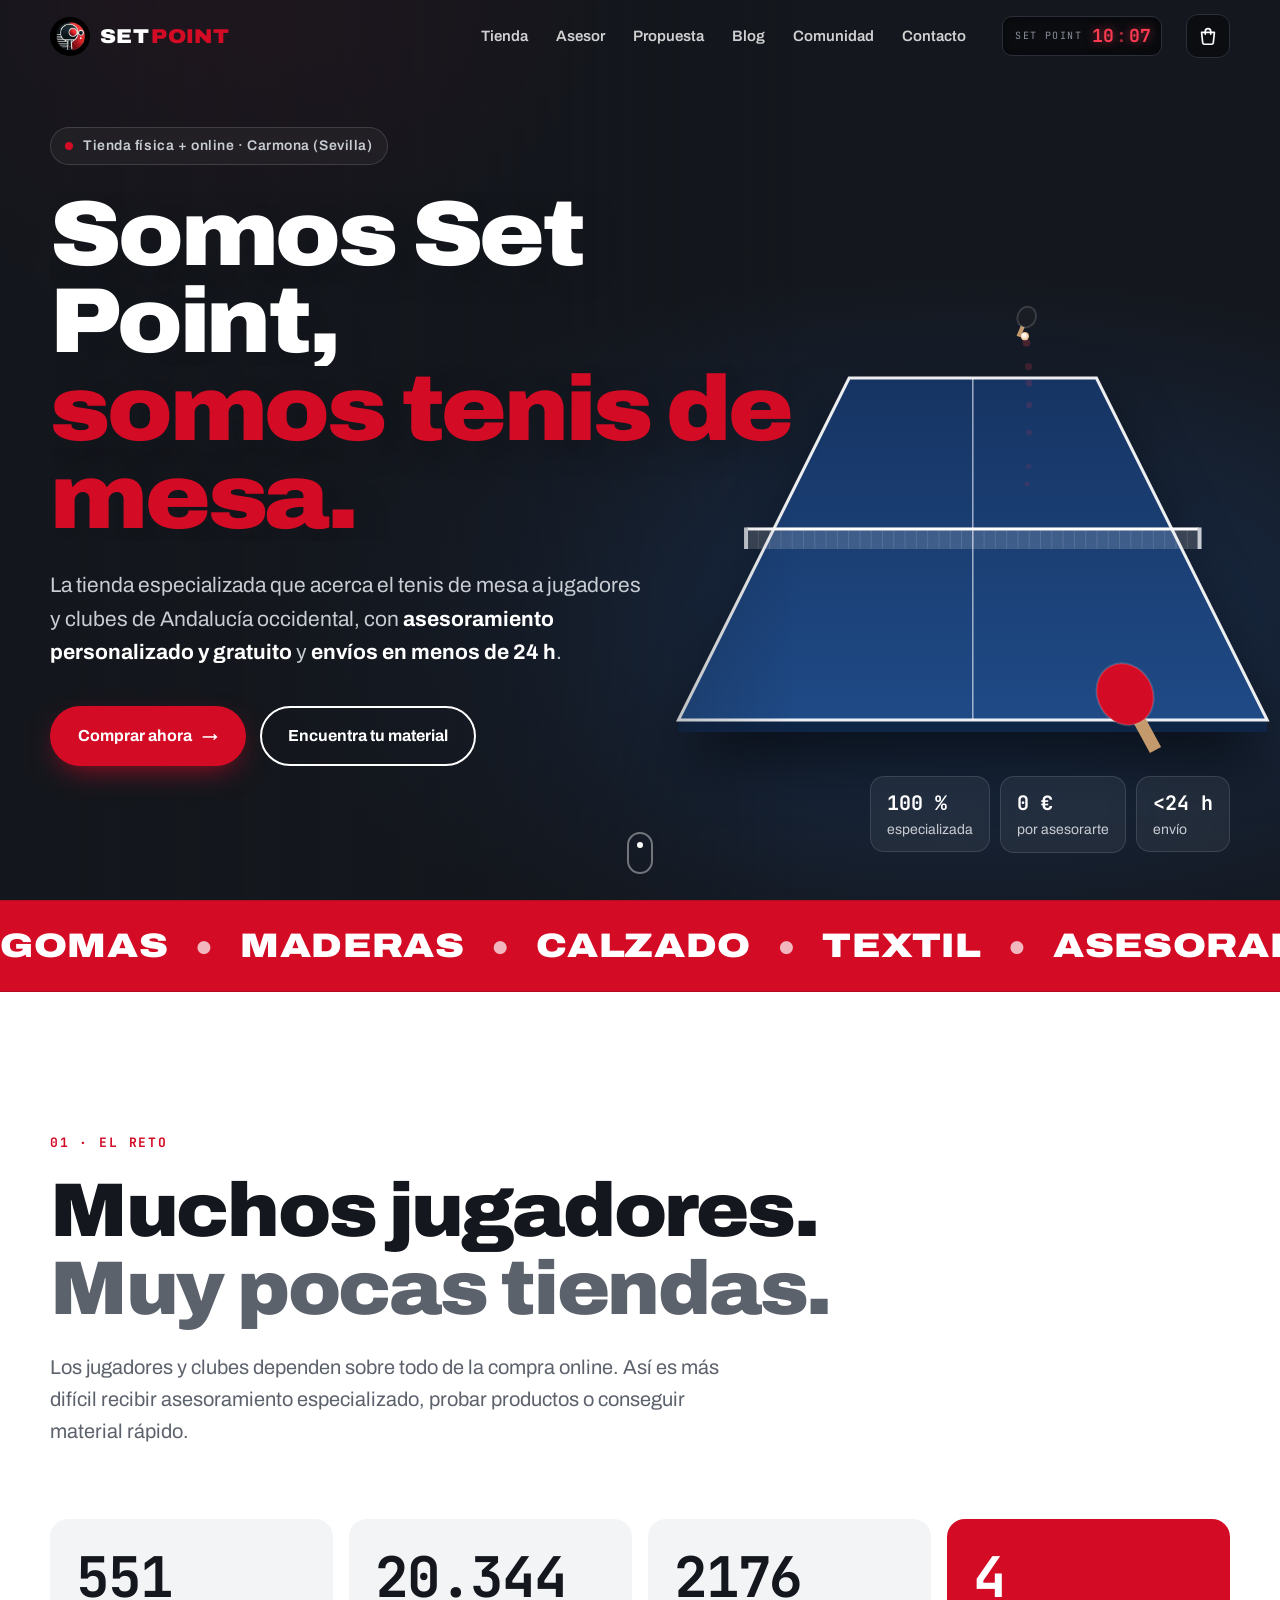
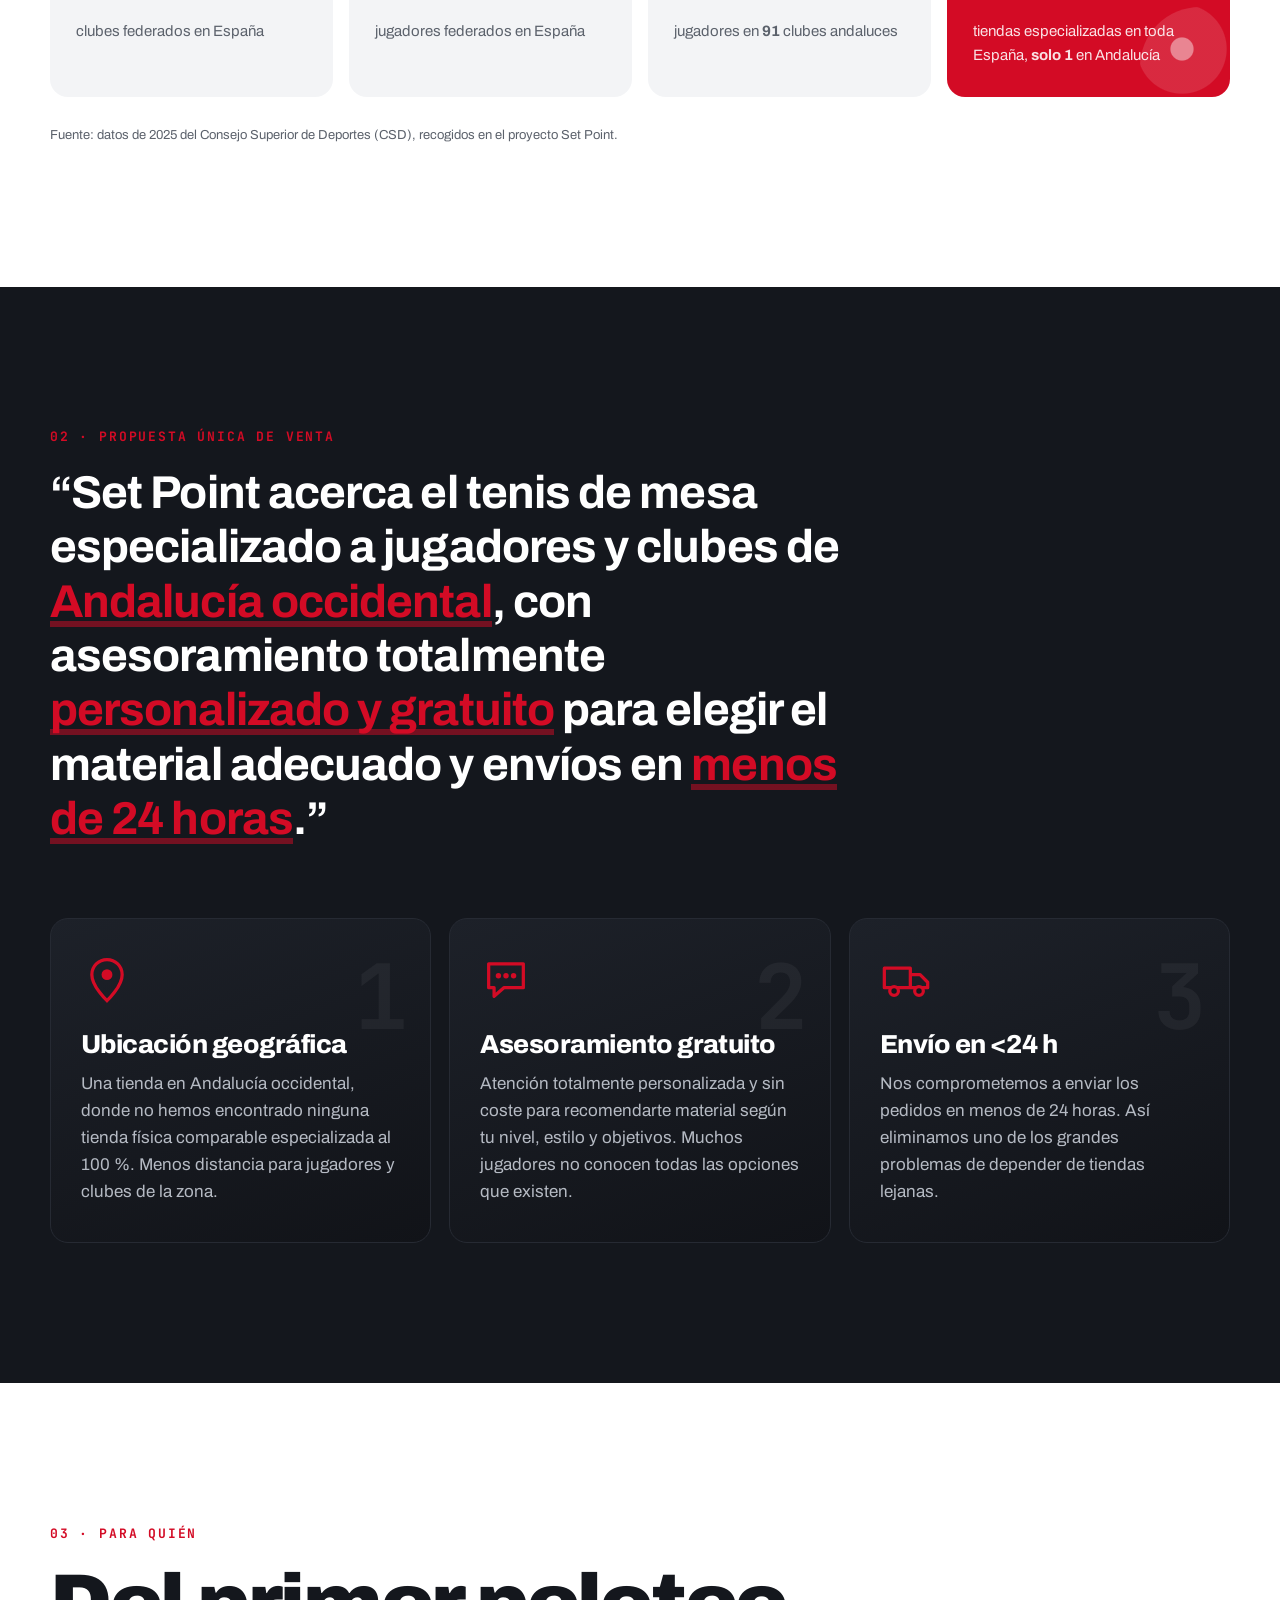
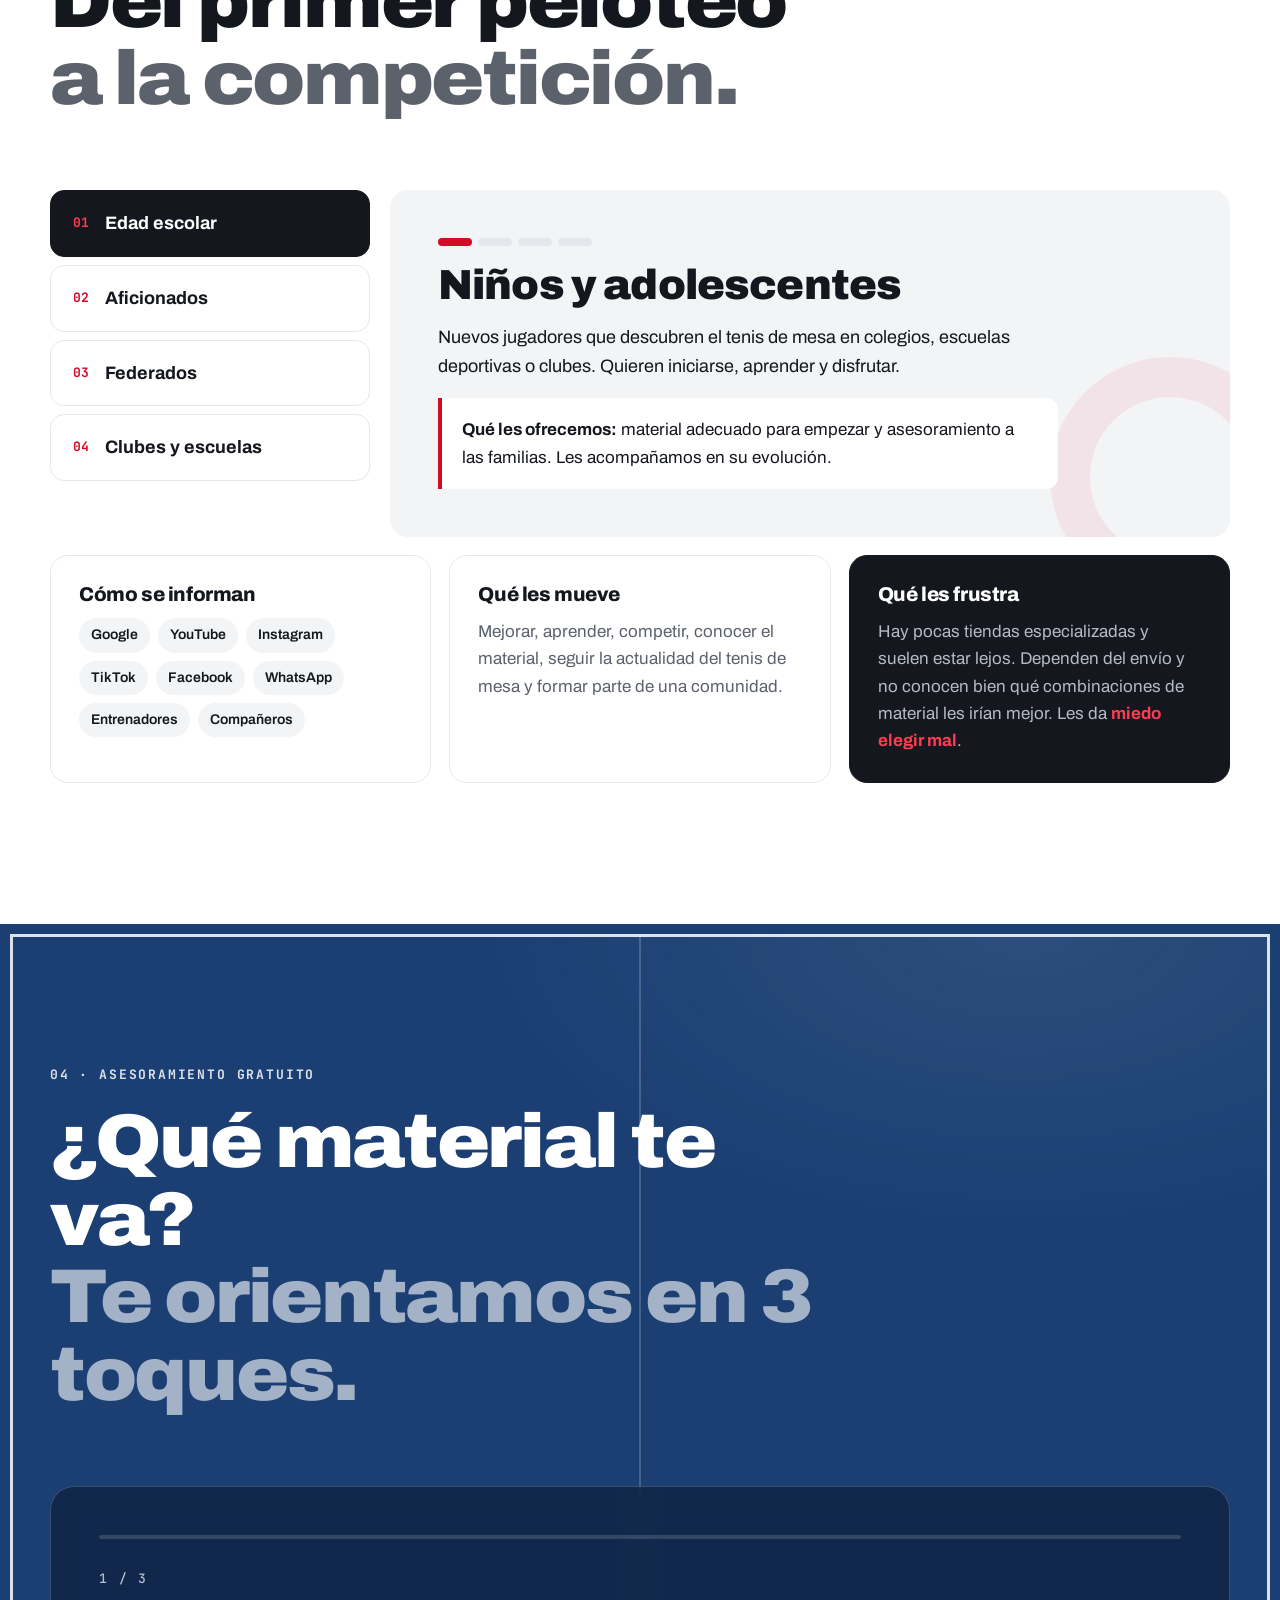
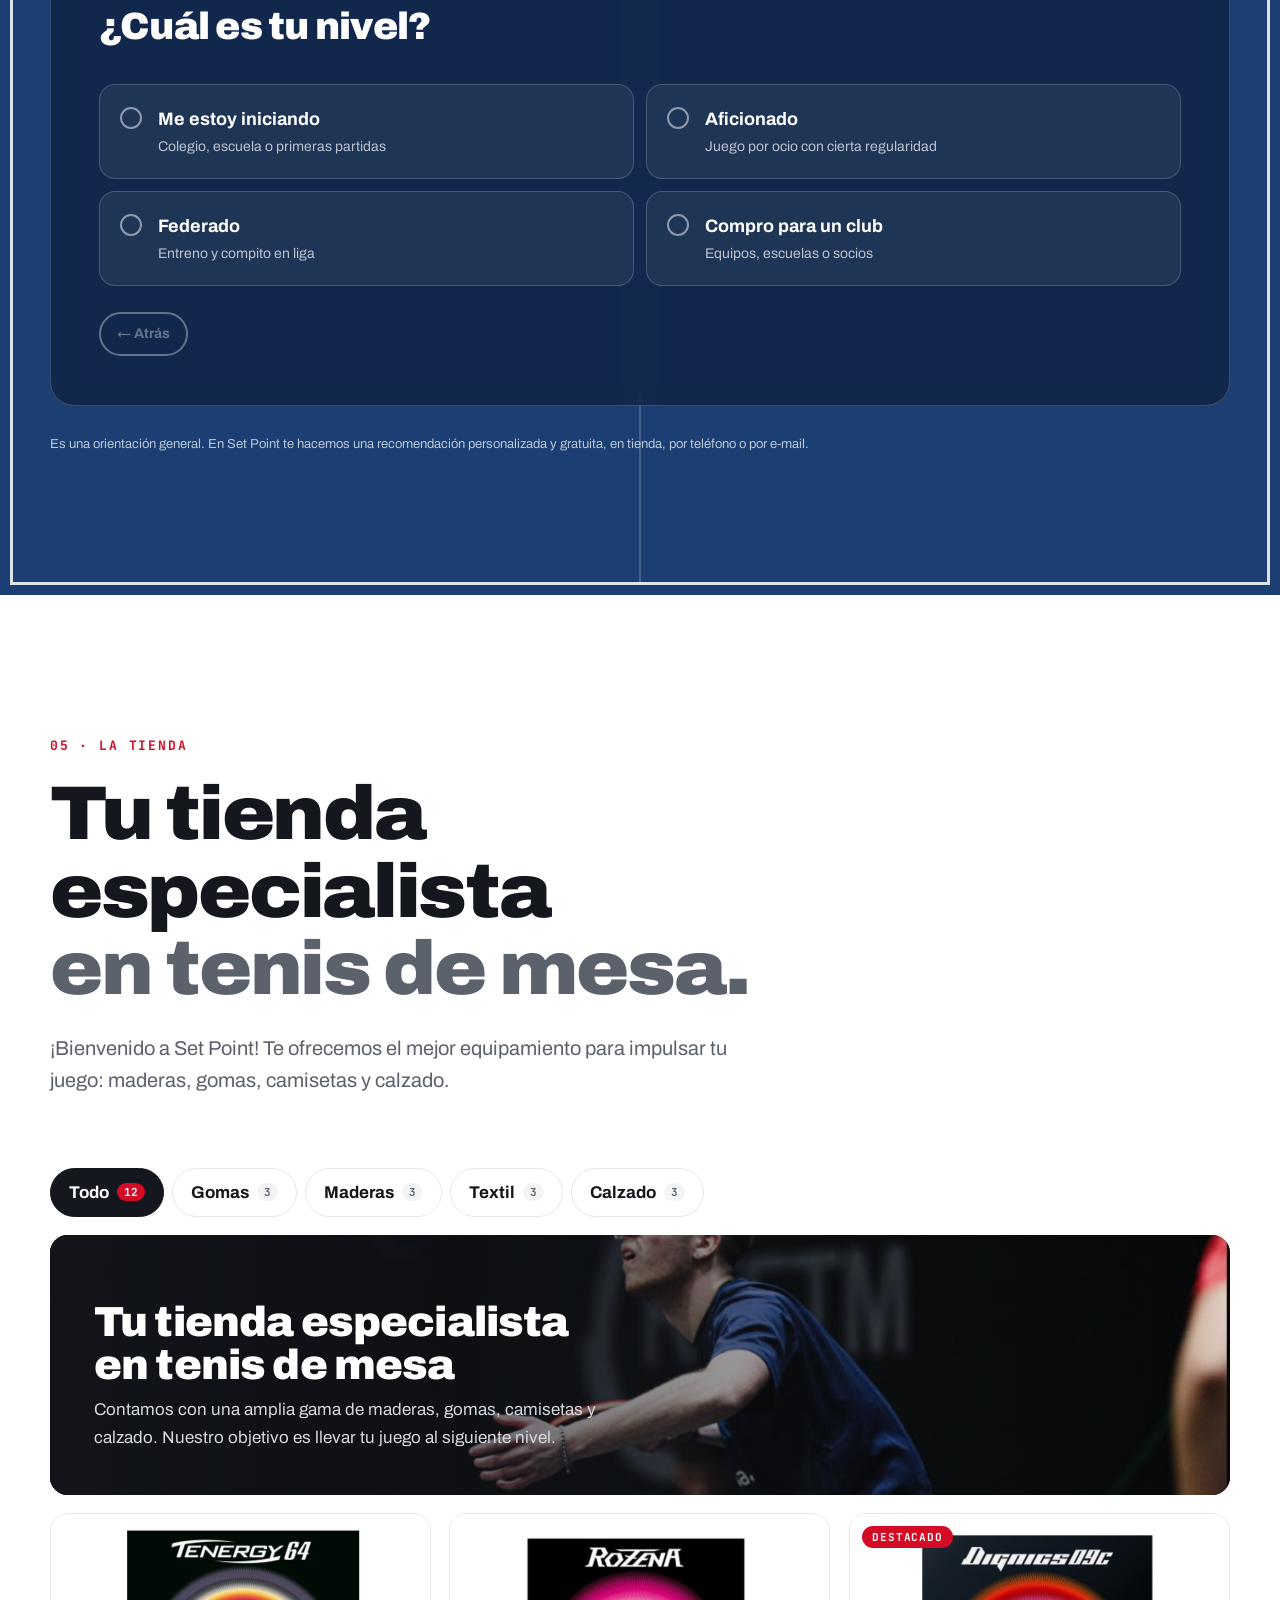
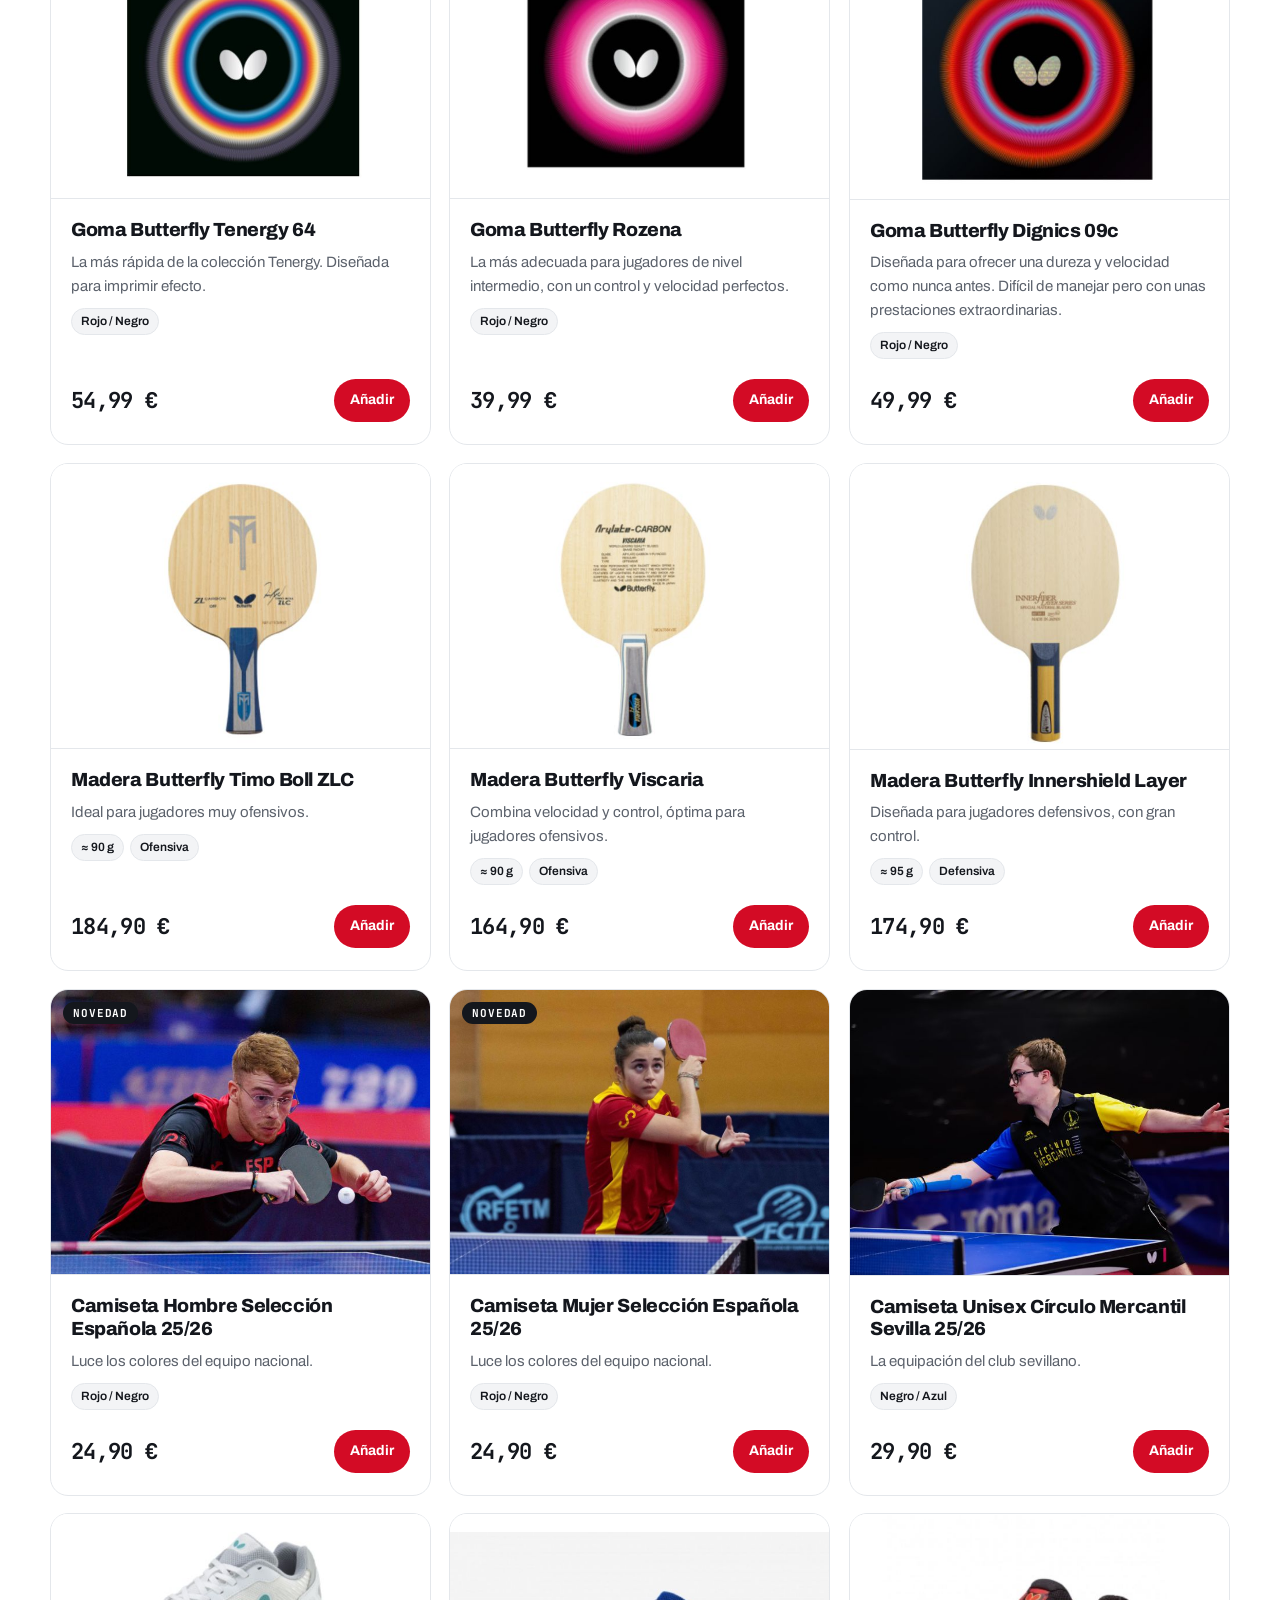
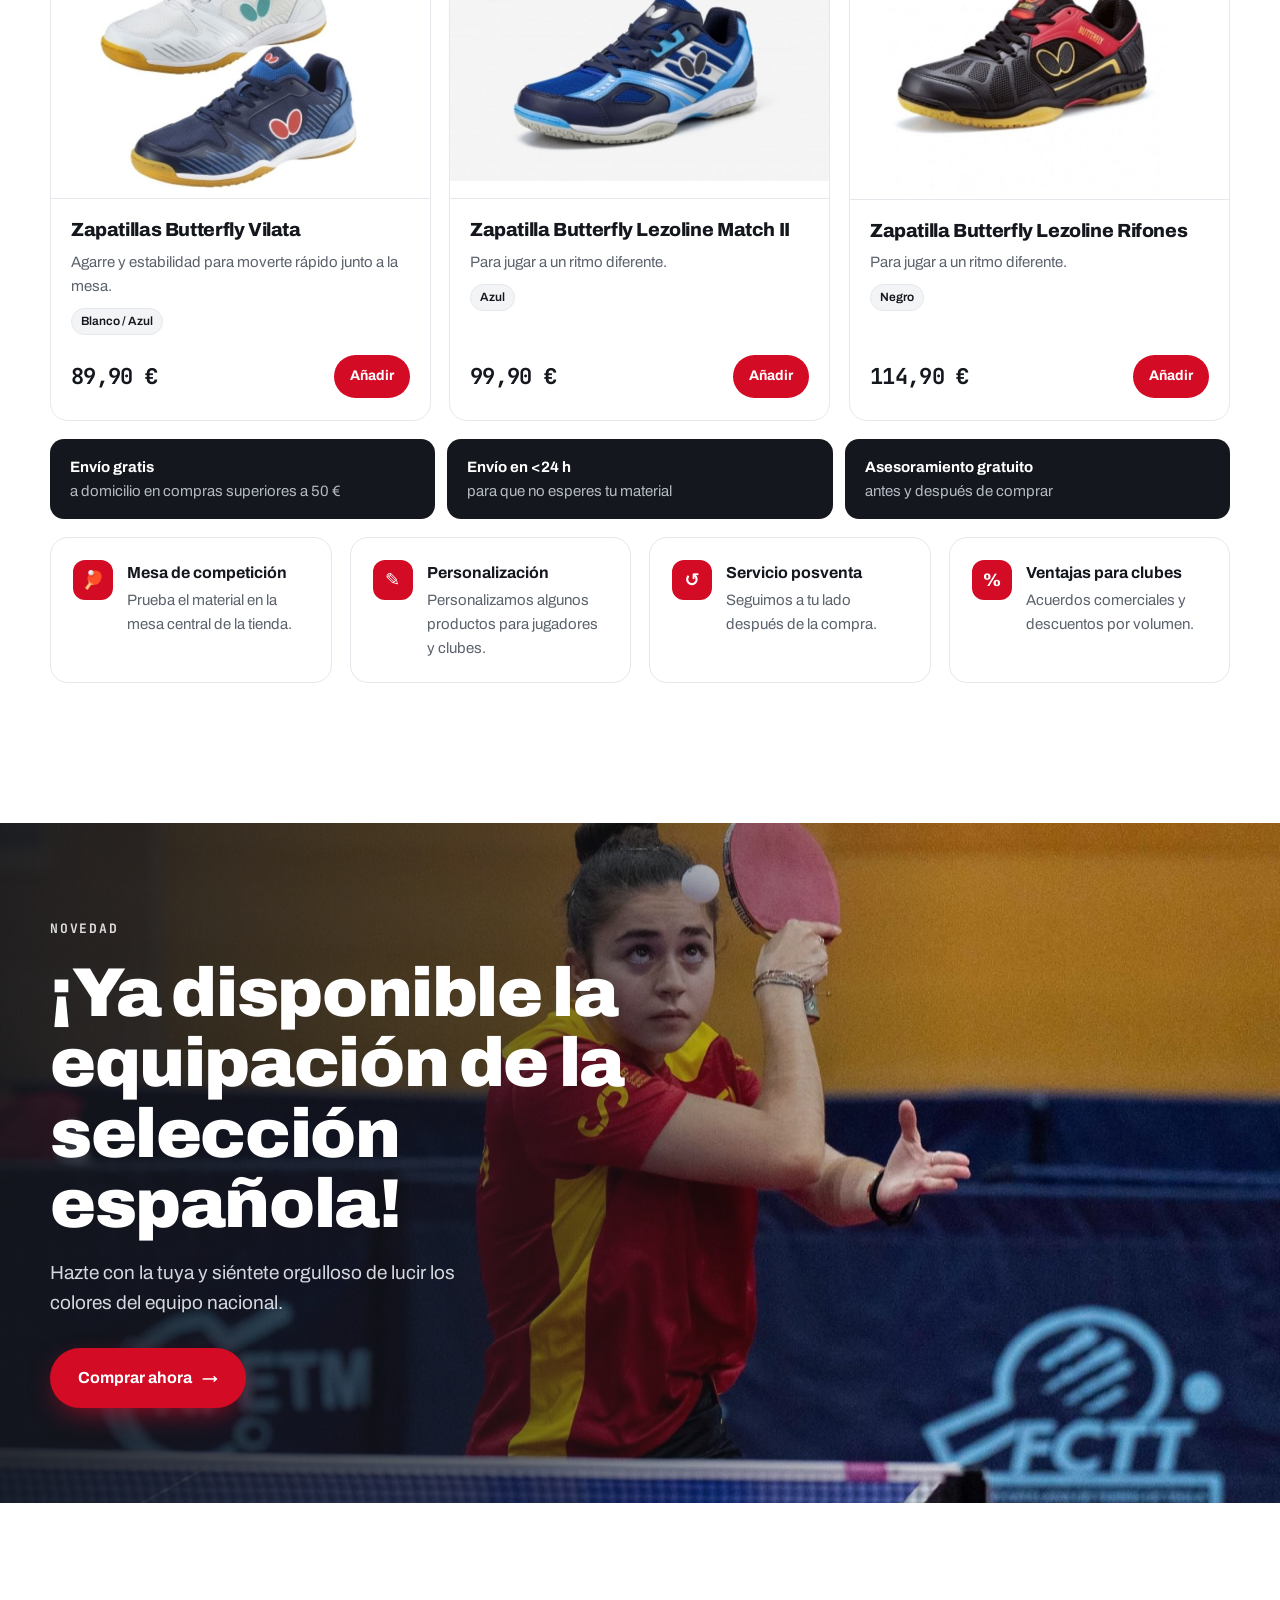
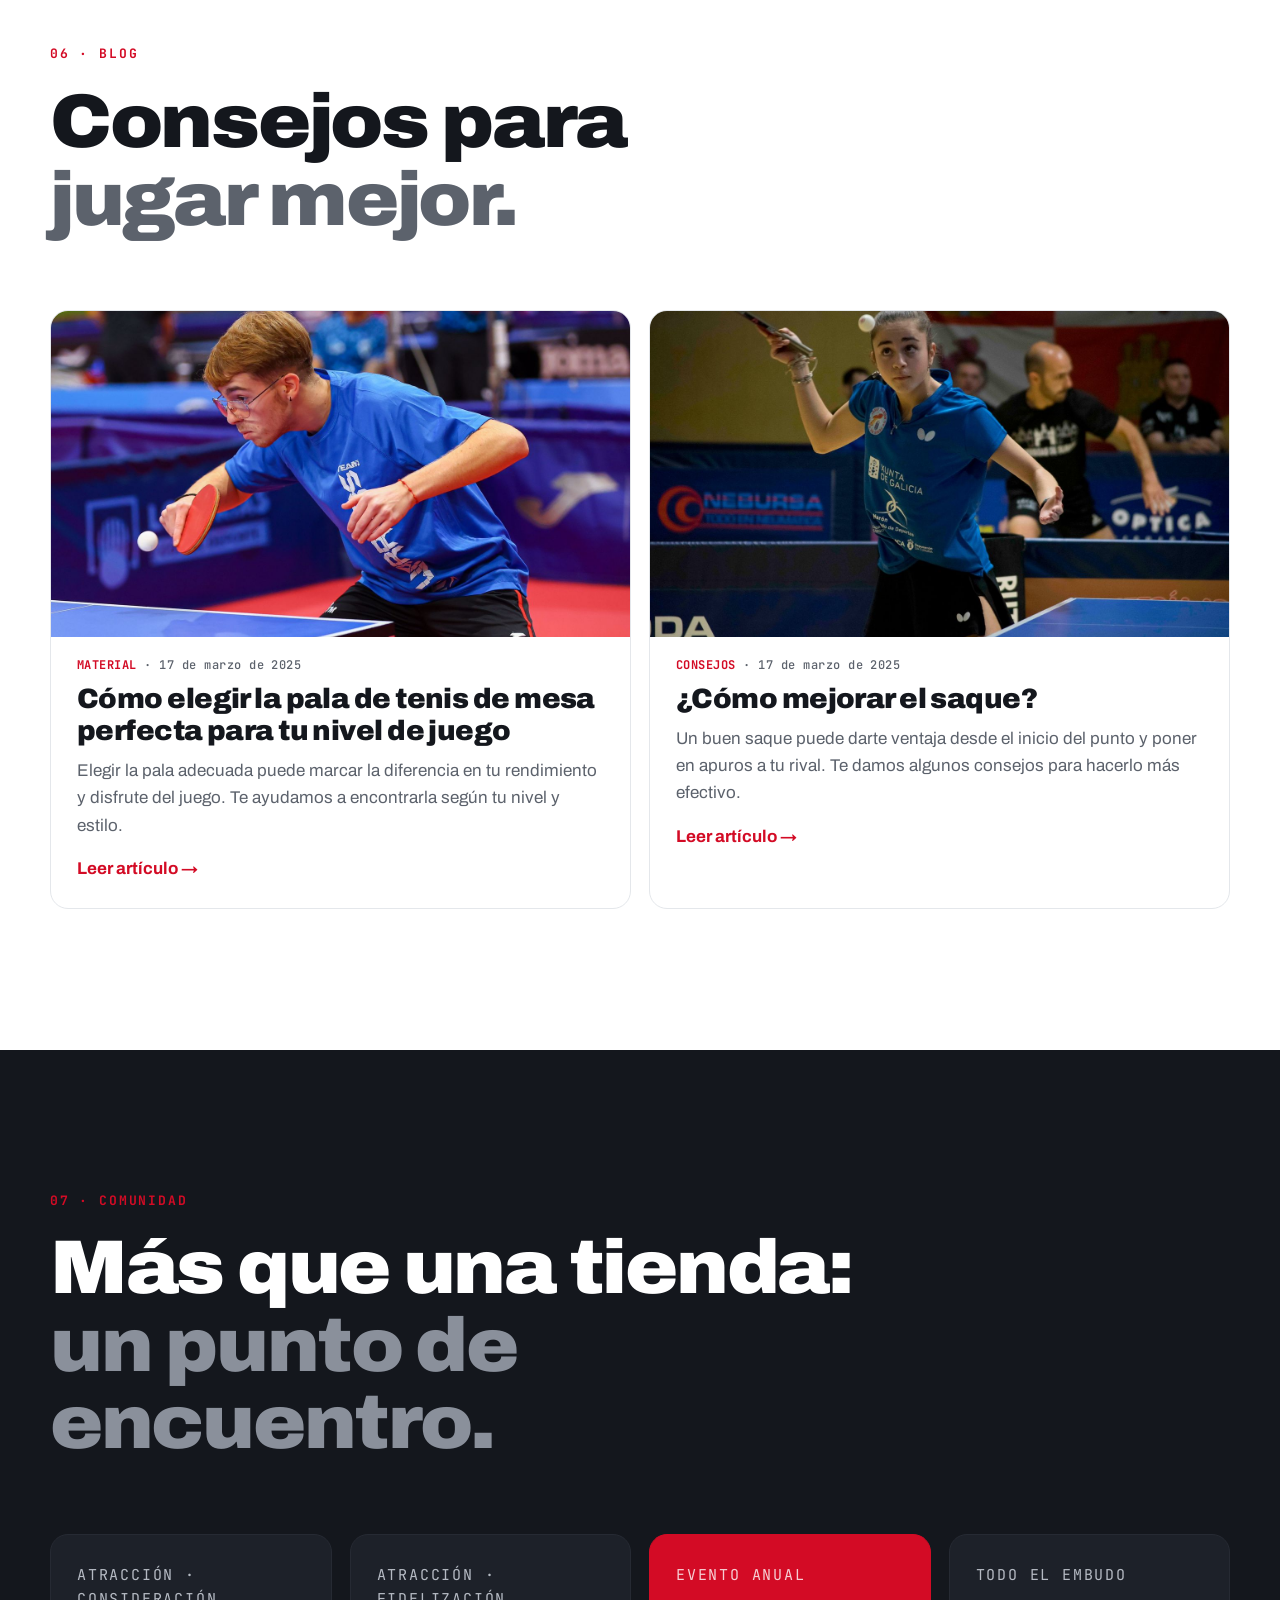
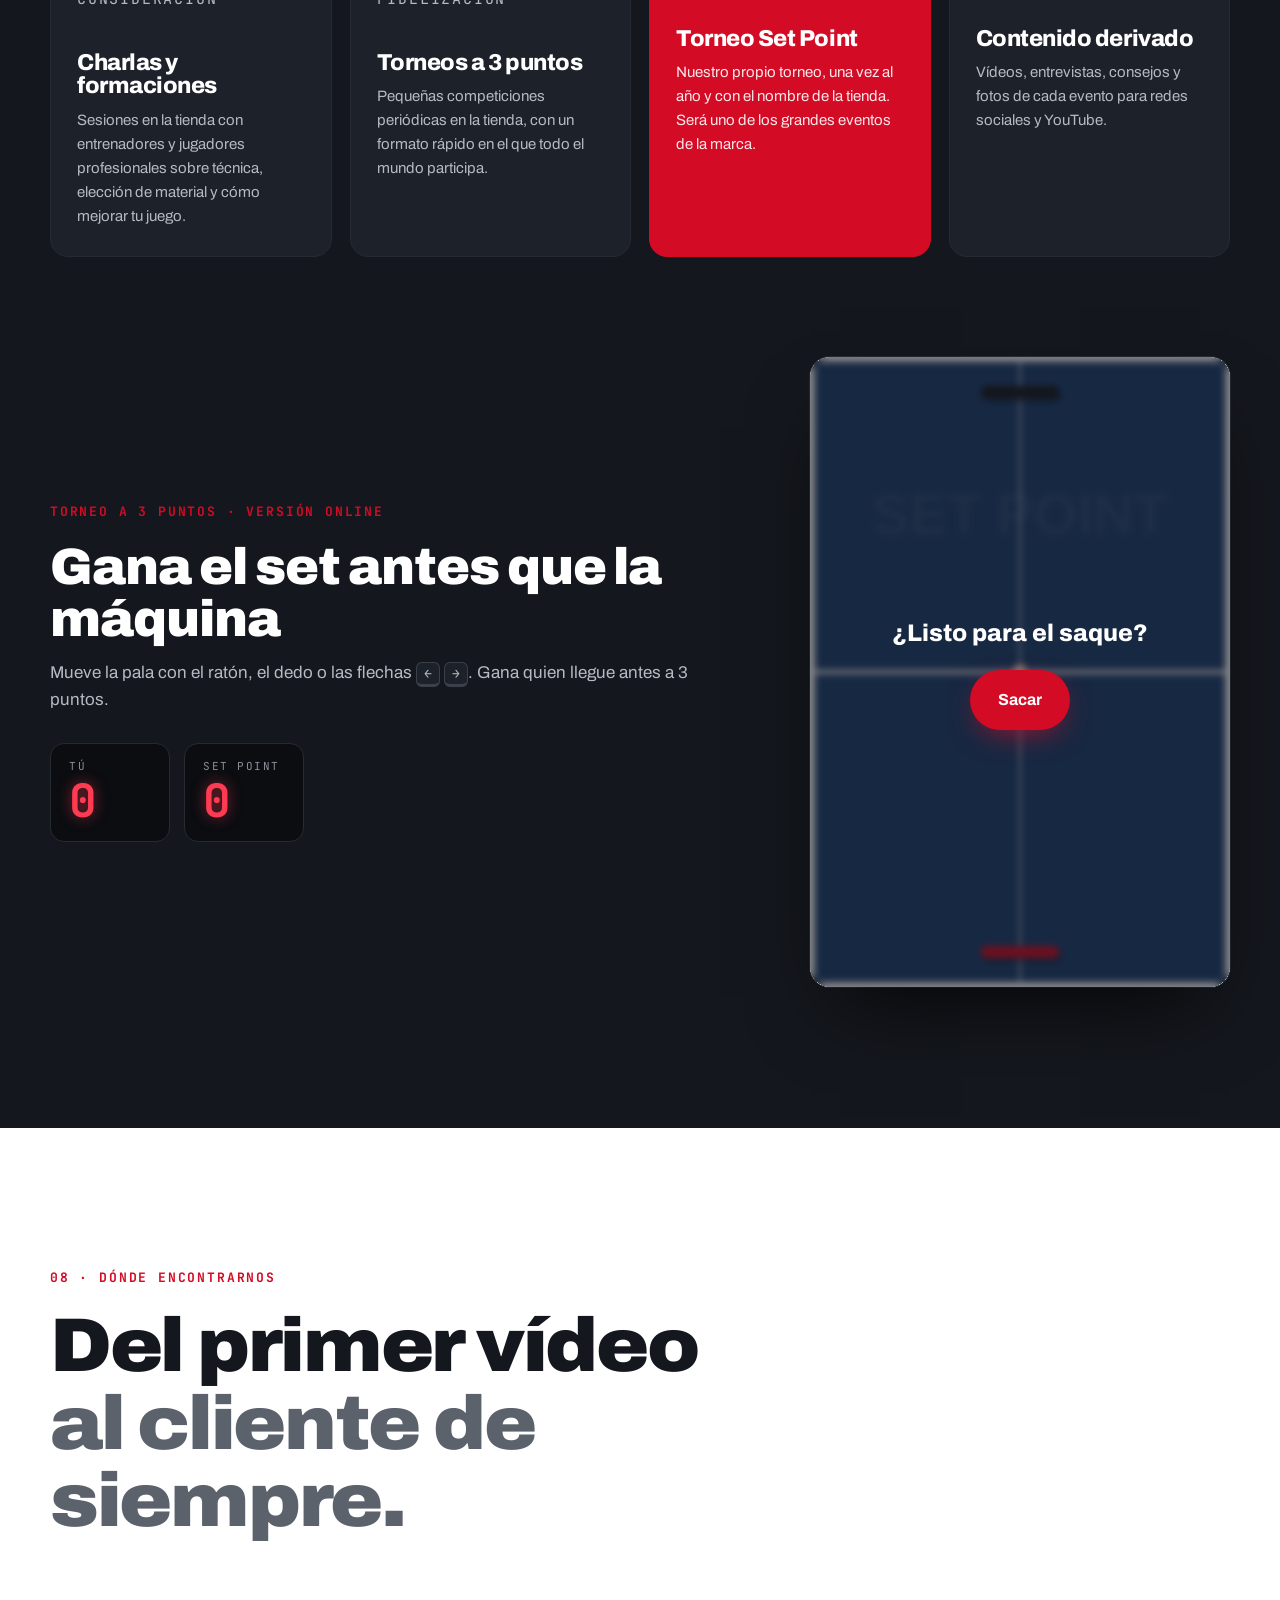
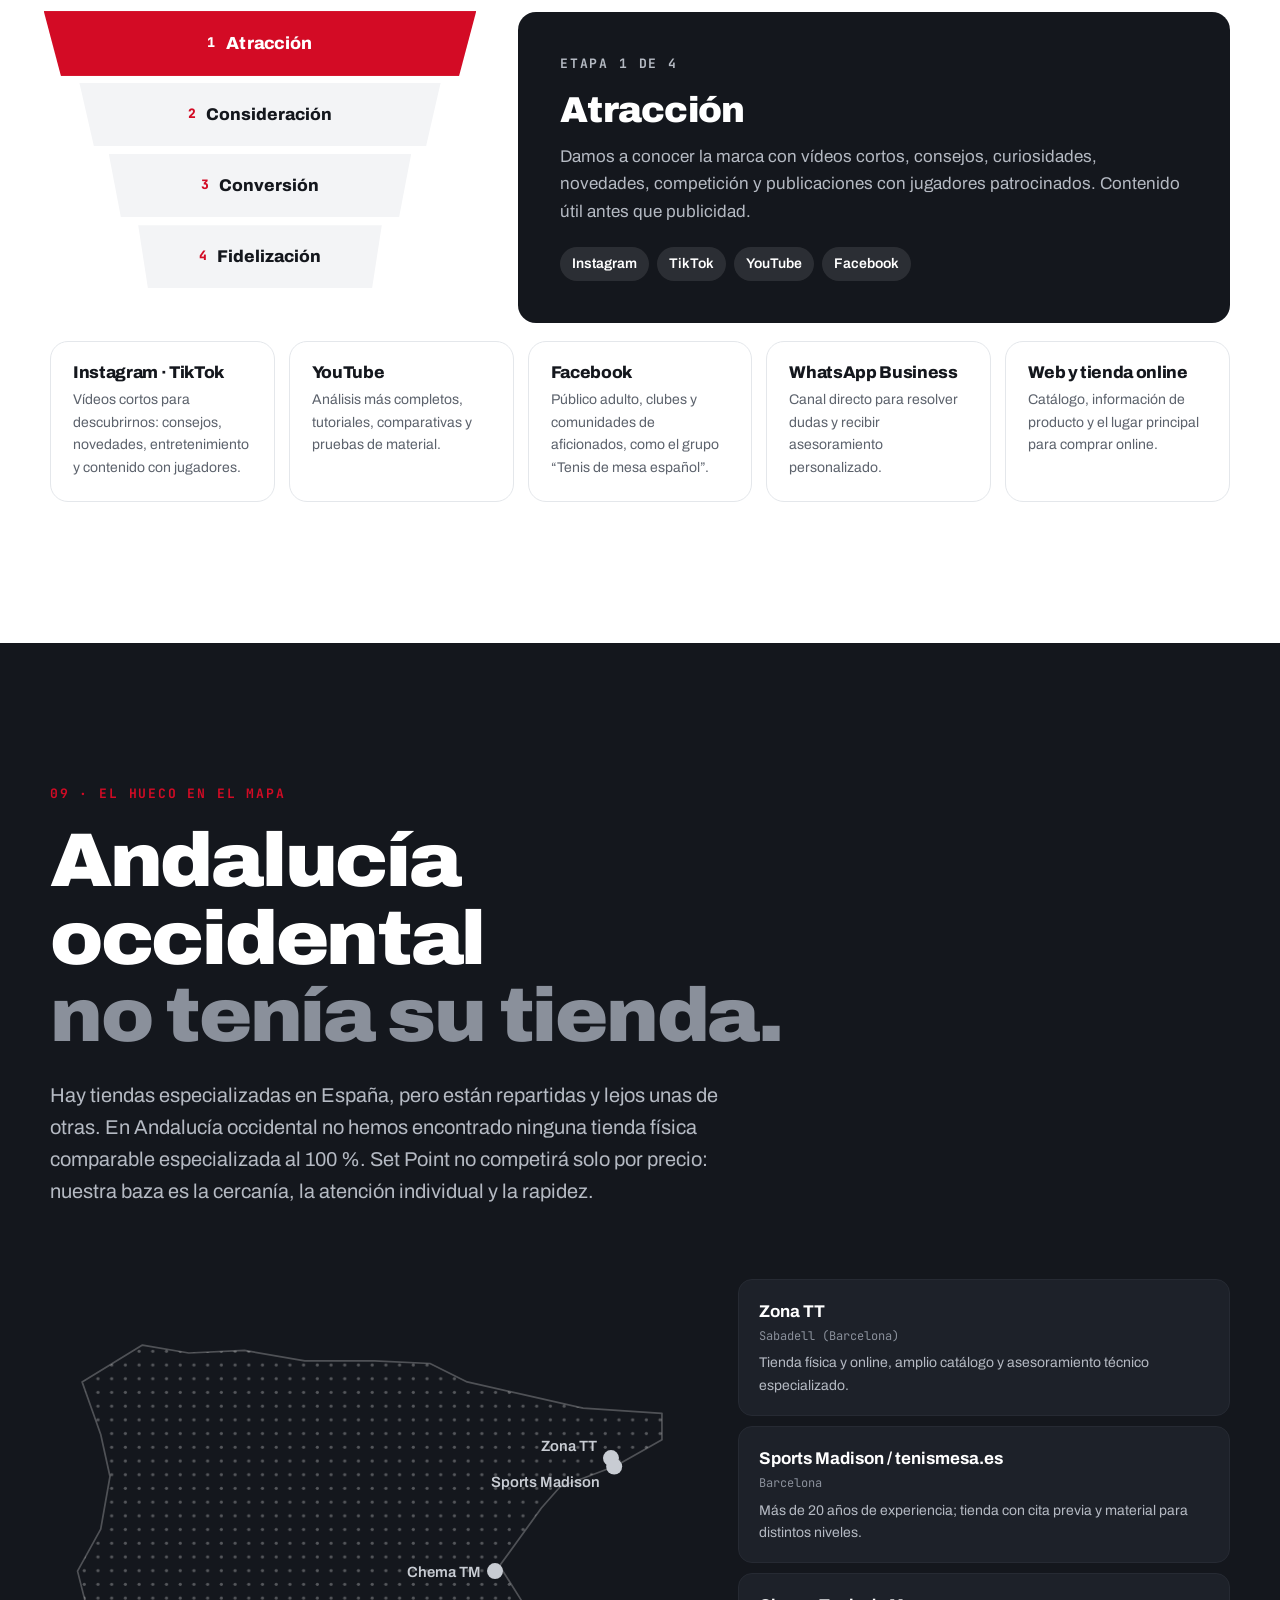
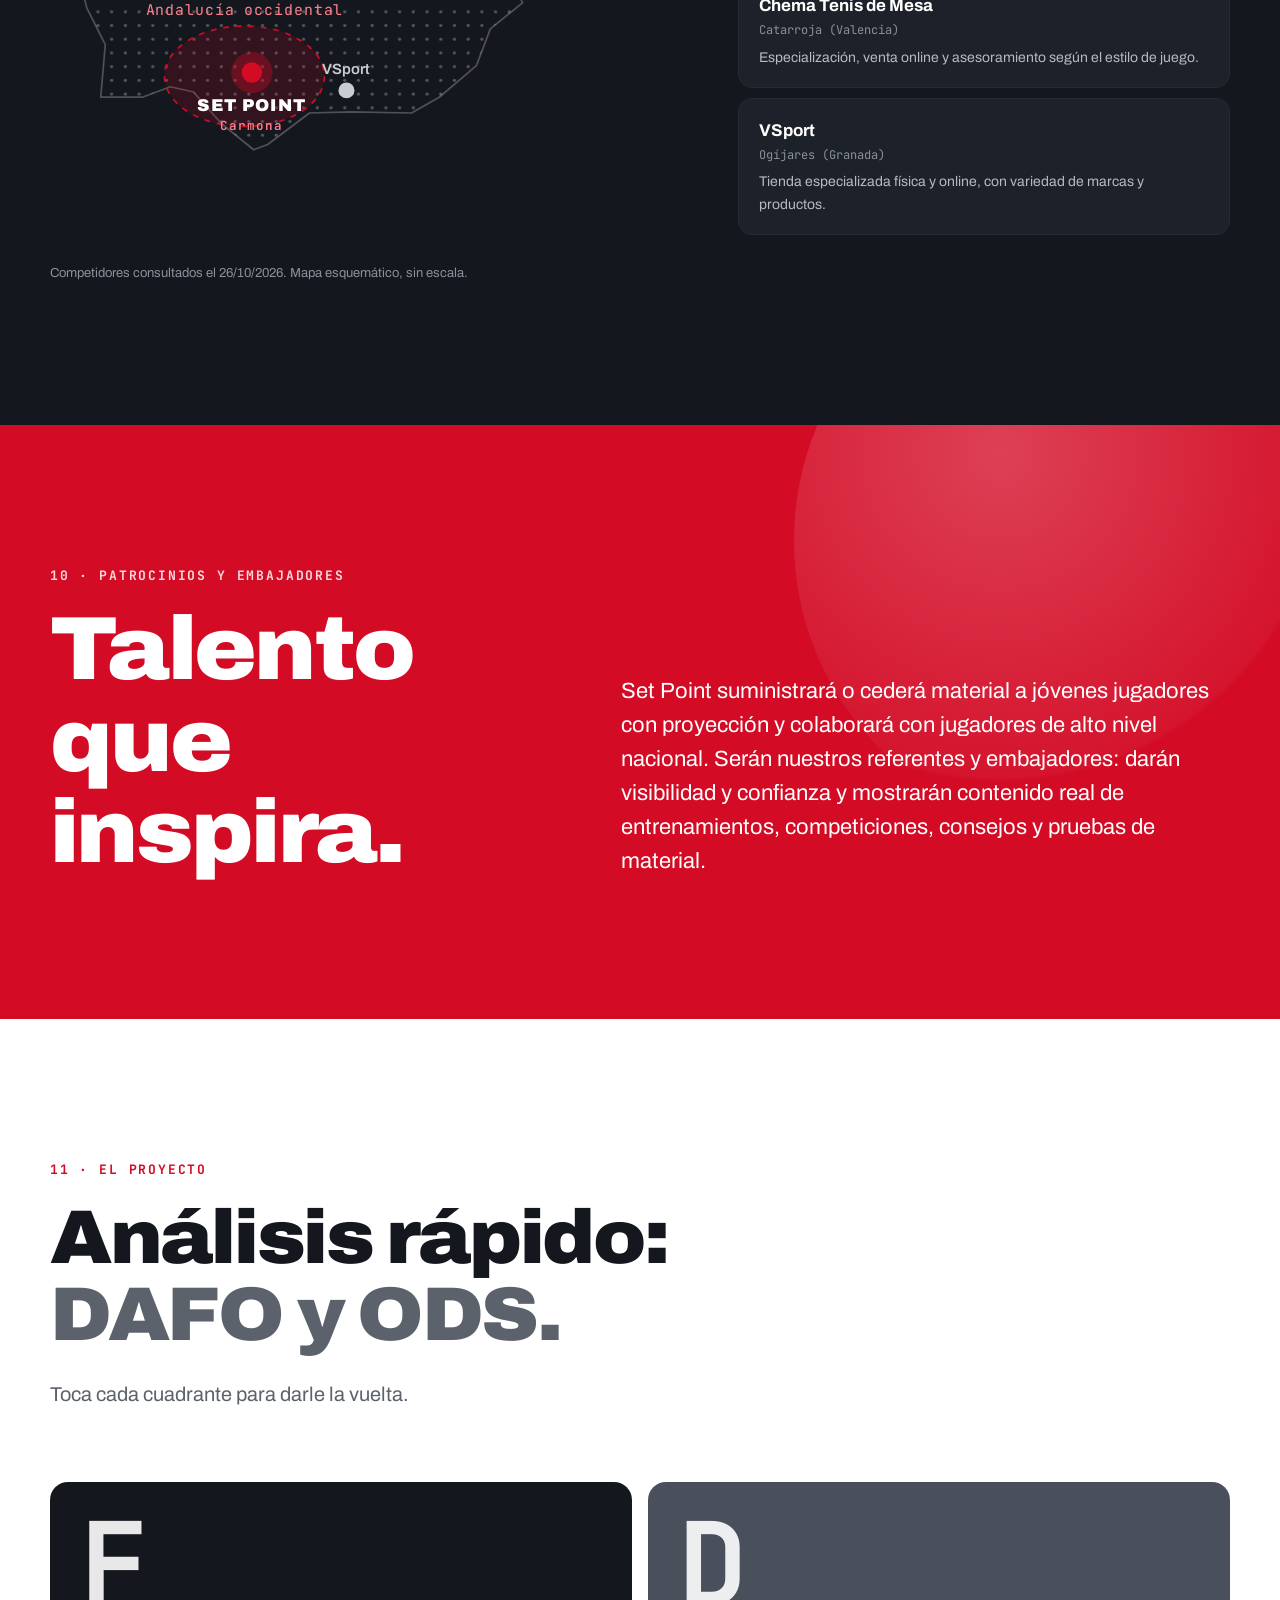
==== commit 968e0e73: "Integra el contenido de la tienda WordPress Catálogo real (gomas, maderas, textil y calzado) con fil" ====
--- a/index.html
+++ b/index.html
@@ -18,21 +18,25 @@
   <!-- NAV + MARCADOR -->
   <header class="nav" id="nav">
     <a href="#inicio" class="logo" aria-label="Set Point, inicio">
-      <span class="logo__ball" aria-hidden="true"></span>
+      <img class="logo__img" src="assets/img/logo.png" alt="" width="40" height="39">
       <span class="logo__text">SET<b>POINT</b></span>
     </a>
     <nav class="nav__links" id="navLinks" aria-label="Principal">
+      <a href="#tienda">Tienda</a>
+      <a href="#asesor">Asesor</a>
       <a href="#propuesta">Propuesta</a>
-      <a href="#clientes">Para ti</a>
-      <a href="#asesor">Asesor</a>
-      <a href="#tienda">La tienda</a>
+      <a href="#blog">Blog</a>
       <a href="#comunidad">Comunidad</a>
-      <a href="#proyecto">Proyecto</a>
+      <a href="#contacto">Contacto</a>
     </nav>
     <div class="scoreboard" aria-live="polite" title="Tu marcador: suma un punto por cada sección que visitas">
       <span class="scoreboard__label">SET 1</span>
       <span class="scoreboard__digits"><span id="scoreYou">00</span><i>:</i><span id="scoreRival">00</span></span>
     </div>
+    <button class="cartbtn" id="cartBtn" aria-controls="cart" aria-expanded="false" aria-label="Abrir carrito (0 productos)">
+      <svg viewBox="0 0 24 24" aria-hidden="true"><path d="M5 8h14l-1.2 11.2a2 2 0 0 1-2 1.8H8.2a2 2 0 0 1-2-1.8Z" fill="none" stroke="currentColor" stroke-width="1.8" stroke-linejoin="round"/><path d="M9 10V7a3 3 0 0 1 6 0v3" fill="none" stroke="currentColor" stroke-width="1.8" stroke-linecap="round"/></svg>
+      <span class="cartbtn__count" id="cartCount">0</span>
+    </button>
     <button class="nav__burger" id="burger" aria-label="Abrir menú" aria-expanded="false" aria-controls="navLinks"><span></span><span></span></button>
   </header>
   <div class="setpoint-toast" id="setpointToast" role="status">¡SET POINT!</div>
@@ -43,15 +47,15 @@
     <section class="hero" id="inicio" data-score>
       <canvas class="hero__canvas" id="heroCanvas" aria-hidden="true"></canvas>
       <div class="hero__inner">
-        <p class="eyebrow"><span class="dot"></span> Tienda física + online · Andalucía occidental</p>
+        <p class="eyebrow"><span class="dot"></span> Tienda física + online · Carmona (Sevilla)</p>
         <h1 class="hero__title">
           <span class="line">Somos Set Point,</span>
           <span class="line line--accent">somos tenis de mesa.</span>
         </h1>
         <p class="hero__lead">La tienda especializada que acerca el tenis de mesa a jugadores y clubes de Andalucía occidental, con <strong>asesoramiento personalizado y gratuito</strong> y <strong>envíos en menos de 24&nbsp;h</strong>.</p>
         <div class="hero__cta">
-          <a href="#asesor" class="btn btn--primary">Encuentra tu material <span aria-hidden="true">→</span></a>
-          <a href="#juego" class="btn btn--ghost">Juega un set rápido</a>
+          <a href="#tienda" class="btn btn--primary">Comprar ahora <span aria-hidden="true">→</span></a>
+          <a href="#asesor" class="btn btn--ghost">Encuentra tu material</a>
         </div>
       </div>
       <ul class="hero__chips" aria-label="Lo esencial">
@@ -243,7 +247,7 @@
             </div>
           </form>
         </div>
-        <p class="source reveal">Es una orientación general. En Set Point te hacemos una recomendación personalizada y gratuita, en tienda o por WhatsApp.</p>
+        <p class="source reveal">Es una orientación general. En Set Point te hacemos una recomendación personalizada y gratuita, en tienda, por teléfono o por e-mail.</p>
       </div>
     </section>
 
@@ -252,27 +256,36 @@
       <div class="container">
         <div class="section__head reveal">
           <p class="kicker">05 · La tienda</p>
-          <h2>Una tienda donde<br><span class="muted">se juega.</span></h2>
-          <p class="section__intro">Tienda física y online especializada solo en tenis de mesa, con material para todos los niveles y estilos de juego. En el centro tendremos una mesa de competición para probar el material antes de comprarlo.</p>
-        </div>
-        <div class="catalog">
-          <article class="product reveal" data-tilt>
-            <div class="product__art product__art--rubber" aria-hidden="true"><span></span><span></span></div>
-            <h3>Gomas</h3><p>Control, efecto y velocidad para cada estilo.</p>
-          </article>
-          <article class="product reveal" data-tilt>
-            <div class="product__art product__art--blade" aria-hidden="true"><span></span></div>
-            <h3>Maderas</h3><p>De defensivas a ofensivas, de iniciación a competición.</p>
-          </article>
-          <article class="product reveal" data-tilt>
-            <div class="product__art product__art--shoe" aria-hidden="true"><span></span></div>
-            <h3>Calzado</h3><p>Agarre y estabilidad para moverte rápido junto a la mesa.</p>
-          </article>
-          <article class="product reveal" data-tilt>
-            <div class="product__art product__art--shirt" aria-hidden="true"><span></span></div>
-            <h3>Textil</h3><p>Equipaciones para jugadores y clubes, con opción de personalizarlas.</p>
-          </article>
-        </div>
+          <h2>Tu tienda especialista<br><span class="muted">en tenis de mesa.</span></h2>
+          <p class="section__intro">¡Bienvenido a Set Point! Te ofrecemos el mejor equipamiento para impulsar tu juego: maderas, gomas, camisetas y calzado.</p>
+        </div>
+
+        <div class="shop reveal">
+          <div class="shop__filters" role="group" aria-label="Filtrar por categoría">
+            <button class="chip" data-cat="todo" aria-pressed="true">Todo <span>12</span></button>
+            <button class="chip" data-cat="gomas" aria-pressed="false">Gomas <span>3</span></button>
+            <button class="chip" data-cat="maderas" aria-pressed="false">Maderas <span>3</span></button>
+            <button class="chip" data-cat="textil" aria-pressed="false">Textil <span>3</span></button>
+            <button class="chip" data-cat="calzado" aria-pressed="false">Calzado <span>3</span></button>
+          </div>
+
+          <div class="shop__banner" id="shopBanner">
+            <img id="shopBannerImg" src="assets/img/hero-home.jpg" alt="" loading="lazy">
+            <div class="shop__bannertext">
+              <h3 id="shopBannerTitle">Tu tienda especialista en tenis de mesa</h3>
+              <p id="shopBannerText">Contamos con una amplia gama de maderas, gomas, camisetas y calzado. Nuestro objetivo es llevar tu juego al siguiente nivel.</p>
+            </div>
+          </div>
+
+          <div class="shop__grid" id="shopGrid" aria-live="polite"></div>
+
+          <ul class="perks">
+            <li><b>Envío gratis</b> a domicilio en compras superiores a 50&nbsp;€</li>
+            <li><b>Envío en &lt;24&nbsp;h</b> para que no esperes tu material</li>
+            <li><b>Asesoramiento gratuito</b> antes y después de comprar</li>
+          </ul>
+        </div>
+
         <ul class="services">
           <li class="reveal"><span>🏓</span><div><b>Mesa de competición</b>Prueba el material en la mesa central de la tienda.</div></li>
           <li class="reveal"><span>✎</span><div><b>Personalización</b>Personalizamos algunos productos para jugadores y clubes.</div></li>
@@ -282,11 +295,112 @@
       </div>
     </section>
 
+    <!-- PROMO SELECCIÓN -->
+    <section class="promo" id="seleccion" data-score>
+      <img class="promo__img" src="assets/img/banner-seleccion.jpg" alt="Jugadora de la selección española con la equipación roja durante un partido" loading="lazy">
+      <div class="container promo__inner reveal">
+        <p class="kicker kicker--light">Novedad</p>
+        <h2>¡Ya disponible la equipación de la selección española!</h2>
+        <p>Hazte con la tuya y siéntete orgulloso de lucir los colores del equipo nacional.</p>
+        <a href="#tienda" class="btn btn--primary" data-goto-cat="textil">Comprar ahora <span aria-hidden="true">→</span></a>
+      </div>
+    </section>
+
+    <!-- BLOG -->
+    <section class="section section--light" id="blog" data-score>
+      <div class="container">
+        <div class="section__head reveal">
+          <p class="kicker">06 · Blog</p>
+          <h2>Consejos para<br><span class="muted">jugar mejor.</span></h2>
+        </div>
+        <div class="posts">
+          <article class="post reveal">
+            <button class="post__open" data-post="post-pala" aria-haspopup="dialog">
+              <span class="post__media"><img src="assets/img/blog-pala.jpg" alt="Jugador con camiseta azul golpeando la bola sobre la mesa" loading="lazy"></span>
+              <span class="post__meta"><span class="post__cat">Material</span> · 17 de marzo de 2025</span>
+              <span class="post__title">Cómo elegir la pala de tenis de mesa perfecta para tu nivel de juego</span>
+              <span class="post__excerpt">Elegir la pala adecuada puede marcar la diferencia en tu rendimiento y disfrute del juego. Te ayudamos a encontrarla según tu nivel y estilo.</span>
+              <span class="post__more">Leer artículo <span aria-hidden="true">→</span></span>
+            </button>
+          </article>
+          <article class="post reveal">
+            <button class="post__open" data-post="post-saque" aria-haspopup="dialog">
+              <span class="post__media"><img src="assets/img/blog-saque.jpg" alt="Jugadora sacando en un partido de competición" loading="lazy"></span>
+              <span class="post__meta"><span class="post__cat">Consejos</span> · 17 de marzo de 2025</span>
+              <span class="post__title">¿Cómo mejorar el saque?</span>
+              <span class="post__excerpt">Un buen saque puede darte ventaja desde el inicio del punto y poner en apuros a tu rival. Te damos algunos consejos para hacerlo más efectivo.</span>
+              <span class="post__more">Leer artículo <span aria-hidden="true">→</span></span>
+            </button>
+          </article>
+        </div>
+      </div>
+
+      <template id="post-pala">
+        <img class="article__cover" src="assets/img/blog-pala.jpg" alt="Jugador con camiseta azul golpeando la bola sobre la mesa">
+        <p class="article__meta">Material · José Manuel Cabezas Flores · 17 de marzo de 2025</p>
+        <h2>Cómo elegir la pala de tenis de mesa perfecta para tu nivel de juego</h2>
+        <p>En Set Point sabemos que elegir la pala de tenis de mesa adecuada puede marcar la diferencia en tu rendimiento y disfrute del juego. Ya seas principiante, aficionado o jugador avanzado, contar con el equipo adecuado es clave. En esta guía te ayudamos a encontrar la pala perfecta según tu nivel y estilo de juego.</p>
+        <h3>1. Principiantes: control y comodidad</h3>
+        <p>Si estás empezando, lo más importante es desarrollar la técnica y el control de la pelota. Busca una pala con:</p>
+        <ul>
+          <li>Gomas con esponja fina (1,5&nbsp;mm o menos) para mayor control.</li>
+          <li>Madera con buen equilibrio entre velocidad y control.</li>
+          <li>Mango anatómico o cóncavo, que ofrece comodidad y mejor agarre.</li>
+        </ul>
+        <img src="assets/img/blog-pala-2.jpg" alt="Niño jugando en un Campeonato de España de tenis de mesa" loading="lazy">
+        <h3>2. Intermedios: más efecto y potencia</h3>
+        <p>Cuando ya tienes experiencia, puedes empezar a jugar con más velocidad y efectos. Para ello, elige una pala con:</p>
+        <ul>
+          <li>Gomas de esponja media (1,7–2,0&nbsp;mm) para un buen equilibrio entre efecto y velocidad.</li>
+          <li>Madera más rígida o con carbono, para aumentar la potencia en los golpes.</li>
+          <li>Gomas con mayor dureza, como la <button class="article__product" data-add="goma-rozena">Butterfly Rozena</button>, que potencian los efectos sin perder control.</li>
+        </ul>
+        <h3>3. Avanzados: velocidad y precisión máxima</h3>
+        <p>Si ya compites o tienes un nivel avanzado, necesitas una pala que se adapte a tu estilo de juego. Considera:</p>
+        <ul>
+          <li>Gomas con esponja gruesa (2,1–2,2&nbsp;mm) para ataques rápidos y potentes.</li>
+          <li>Madera con carbono o ZLC (Zylon-Carbon) para mayor rigidez y respuesta rápida.</li>
+          <li>Gomas especializadas según tu juego: más blandas si priorizas el efecto y más duras si priorizas la velocidad.</li>
+        </ul>
+        <p>Si dudas sobre qué material necesitas, no te lo pienses dos veces y contacta con nuestro equipo. Te asesoraremos para que encuentres la pala o el calzado que mejor se adapte a ti.</p>
+        <p class="article__tags">avanzados · gomas · intermedios · maderas · principiantes · tenis de mesa</p>
+      </template>
+
+      <template id="post-saque">
+        <img class="article__cover" src="assets/img/blog-saque.jpg" alt="Jugadora sacando en un partido de competición">
+        <p class="article__meta">Consejos · José Manuel Cabezas Flores · 17 de marzo de 2025</p>
+        <h2>¿Cómo mejorar el saque?</h2>
+        <p>El saque es uno de los golpes más importantes en el tenis de mesa. Un buen saque puede darte ventaja desde el inicio del punto y poner en apuros a tu rival. En Set Point te damos algunos consejos para mejorar tu saque y hacerlo más efectivo:</p>
+        <h3>1. Varía el efecto</h3>
+        <ul>
+          <li>Prueba diferentes efectos: topspin (liftado), backspin (cortado) y sidespin (lateral). La efectividad de los efectos también puede verse afectada por la madera que utilices, por lo que es recomendable usar una que se adapte a ti.</li>
+          <li>Observa cómo reacciona tu rival ante cada efecto y usa el que más le incomode.</li>
+        </ul>
+        <h3>2. Cambia la velocidad y la dirección</h3>
+        <ul>
+          <li>No saques siempre al mismo ritmo: combina saques rápidos con otros más lentos. Para ello es ideal utilizar gomas ofensivas como las <button class="article__product" data-add="goma-tenergy64">Tenergy</button>.</li>
+          <li>Alterna saques cortos cerca de la red con otros largos hacia el fondo de la mesa.</li>
+        </ul>
+        <img src="assets/img/blog-saque-2.jpg" alt="Jugador ejecutando un golpe junto a la mesa" loading="lazy">
+        <h3>3. Disimula tu movimiento</h3>
+        <ul>
+          <li>Usa el mismo movimiento para diferentes efectos y sorprende a tu oponente.</li>
+          <li>Trata de que tu rival no pueda leer fácilmente el efecto de tu saque.</li>
+        </ul>
+        <h3>4. Usa el saque a tu favor</h3>
+        <ul>
+          <li>Planea tu próximo golpe después del saque. Si haces un buen servicio, aprovecha la devolución para atacar.</li>
+          <li>Practica distintos saques hasta encontrar los que mejor se adapten a tu estilo de juego.</li>
+        </ul>
+        <p class="article__tags">práctica · saque · táctica</p>
+      </template>
+    </section>
+
     <!-- COMUNIDAD + JUEGO -->
     <section class="section section--dark" id="comunidad" data-score>
       <div class="container">
         <div class="section__head reveal">
-          <p class="kicker">06 · Comunidad</p>
+          <p class="kicker">07 · Comunidad</p>
           <h2>Más que una tienda:<br><span class="muted">un punto de encuentro.</span></h2>
         </div>
         <div class="events">
@@ -339,7 +453,7 @@
     <section class="section section--light" id="canales" data-score>
       <div class="container">
         <div class="section__head reveal">
-          <p class="kicker">07 · Dónde encontrarnos</p>
+          <p class="kicker">08 · Dónde encontrarnos</p>
           <h2>Del primer vídeo<br><span class="muted">al cliente de siempre.</span></h2>
         </div>
         <div class="funnel reveal">
@@ -365,7 +479,7 @@
     <section class="section section--dark" id="mapa" data-score>
       <div class="container">
         <div class="section__head reveal">
-          <p class="kicker">08 · El hueco en el mapa</p>
+          <p class="kicker">09 · El hueco en el mapa</p>
           <h2>Andalucía occidental<br><span class="muted">no tenía su tienda.</span></h2>
           <p class="section__intro">Hay tiendas especializadas en España, pero están repartidas y lejos unas de otras. En Andalucía occidental no hemos encontrado ninguna tienda física comparable especializada al 100&nbsp;%. Set Point no competirá solo por precio: nuestra baza es la cercanía, la atención individual y la rapidez.</p>
         </div>
@@ -382,9 +496,10 @@
               <ellipse cx="190.2" cy="334.4" rx="70" ry="44"/>
               <text x="190.2" y="280.4" text-anchor="middle">Andalucía occidental</text>
             </g>
-            <g class="map__pin map__pin--home" transform="translate(182.9 334.9)">
+            <g class="map__pin map__pin--home" transform="translate(196.7 331.2)">
               <circle r="18" class="pulse"/><circle r="9"/>
               <text y="34" text-anchor="middle">SET POINT</text>
+              <text y="50" text-anchor="middle" class="map__sub">Carmona</text>
             </g>
             <g class="map__pin" transform="translate(511.0 143.5)" data-pin="0"><circle r="7"/><text x="-12" y="-6" text-anchor="end">Zona TT</text></g>
             <g class="map__pin" transform="translate(513.8 150.9)" data-pin="1"><circle r="7"/><text x="-12" y="18" text-anchor="end">Sports Madison</text></g>
@@ -406,7 +521,7 @@
     <section class="section section--red" id="embajadores" data-score>
       <div class="container ambassadors">
         <div class="reveal">
-          <p class="kicker kicker--light">09 · Patrocinios y embajadores</p>
+          <p class="kicker kicker--light">10 · Patrocinios y embajadores</p>
           <h2>Talento que inspira.</h2>
         </div>
         <div class="reveal">
@@ -419,7 +534,7 @@
     <section class="section section--light" id="proyecto" data-score>
       <div class="container">
         <div class="section__head reveal">
-          <p class="kicker">10 · El proyecto</p>
+          <p class="kicker">11 · El proyecto</p>
           <h2>Análisis rápido:<br><span class="muted">DAFO y ODS.</span></h2>
           <p class="section__intro">Toca cada cuadrante para darle la vuelta.</p>
         </div>
@@ -454,15 +569,34 @@
       </div>
     </section>
 
-    <!-- CTA FINAL -->
+    <!-- CONTACTO -->
     <section class="section section--dark final" id="contacto" data-score>
-      <div class="container final__inner reveal">
-        <p class="kicker">Set Point</p>
-        <h2 class="final__title">¿Jugamos?</h2>
-        <p class="section__intro">Cuéntanos tu nivel y cómo juegas. Te recomendamos el material adecuado sin coste.</p>
-        <div class="hero__cta">
-          <a href="#asesor" class="btn btn--primary">Empezar asesoramiento</a>
-          <a href="#juego" class="btn btn--ghost">Revancha en la mesa</a>
+      <div class="container">
+        <div class="final__inner reveal">
+          <p class="kicker">Set Point</p>
+          <h2 class="final__title">¿Jugamos?</h2>
+          <p class="section__intro">Ven a vernos, escríbenos o llámanos. Te recomendamos el material adecuado sin coste.</p>
+        </div>
+        <div class="contact">
+          <article class="contact__card reveal">
+            <h3>Visítanos</h3>
+            <dl class="contact__list">
+              <div><dt>Horario</dt><dd>Lunes – Viernes, 9:00 – 20:00</dd></div>
+              <div><dt>Dirección</dt><dd><a href="https://www.google.com/maps/search/?api=1&amp;query=Calle%20Charles%20Newton%205%2C%2041410%20Carmona%2C%20Sevilla" target="_blank" rel="noopener">Calle Charles Newton, 5<br>41410 Carmona, Sevilla</a></dd></div>
+              <div><dt>E-mail</dt><dd><a href="mailto:setpoint.inf@gmail.com">setpoint.inf@gmail.com</a></dd></div>
+              <div><dt>Teléfono</dt><dd><a href="tel:+34456789043">(+34) 456 789 043</a></dd></div>
+            </dl>
+          </article>
+          <article class="contact__card contact__card--news reveal">
+            <h3>¡Suscríbete a nuestra newsletter!</h3>
+            <p>Recibe descuentos y novedades de Set Point.</p>
+            <form class="news" id="newsForm" novalidate>
+              <label class="sr-only" for="newsEmail">Tu e-mail</label>
+              <input id="newsEmail" type="email" name="email" placeholder="tu@email.com" autocomplete="email" required>
+              <button class="btn btn--primary" type="submit">Enviar</button>
+            </form>
+            <p class="news__msg" id="newsMsg" role="status"></p>
+          </article>
         </div>
       </div>
     </section>
@@ -470,11 +604,37 @@
 
   <footer class="footer">
     <div class="container footer__inner">
-      <a href="#inicio" class="logo"><span class="logo__ball" aria-hidden="true"></span><span class="logo__text">SET<b>POINT</b></span></a>
+      <a href="#inicio" class="logo"><img class="logo__img" src="assets/img/logo.png" alt="" width="40" height="39"><span class="logo__text">SET<b>POINT</b></span></a>
       <p>Somos Set Point, somos tenis de mesa.</p>
-      <p class="footer__small">Proyecto Integrado · MAPU · Curso 26/27</p>
+      <p class="footer__small">Calle Charles Newton, 5 · Carmona (Sevilla) · Proyecto Integrado MAPU 26/27</p>
     </div>
   </footer>
+
+  <!-- CARRITO -->
+  <div class="cart__backdrop" id="cartBackdrop" hidden></div>
+  <aside class="cart" id="cart" aria-label="Carrito" aria-hidden="true" tabindex="-1">
+    <header class="cart__head">
+      <h2>Tu pedido</h2>
+      <button class="cart__close" id="cartClose" aria-label="Cerrar carrito">✕</button>
+    </header>
+    <div class="cart__ship">
+      <p id="cartShipText">Añade 50,00 € más y el envío es gratis.</p>
+      <div class="cart__shipbar"><span id="cartShipBar"></span></div>
+    </div>
+    <ul class="cart__items" id="cartItems"></ul>
+    <p class="cart__empty" id="cartEmpty">Tu carrito está vacío. ¡Elige tu material!</p>
+    <footer class="cart__foot">
+      <p class="cart__total"><span>Subtotal</span><b id="cartTotal">0,00 €</b></p>
+      <a class="btn btn--primary cart__checkout" id="cartCheckout" href="mailto:setpoint.inf@gmail.com">Enviar pedido por e-mail</a>
+      <p class="cart__note">Se abrirá tu correo con el pedido. Te confirmaremos disponibilidad, pago y envío en menos de 24&nbsp;h.</p>
+    </footer>
+  </aside>
+
+  <!-- ARTÍCULO -->
+  <dialog class="article" id="articleDialog" aria-label="Artículo del blog">
+    <button class="article__close" id="articleClose" aria-label="Cerrar artículo">✕</button>
+    <div class="article__body" id="articleBody"></div>
+  </dialog>
 
   <script src="js/main.js" defer></script>
 </body>
--- a/css/styles.css
+++ b/css/styles.css
@@ -60,12 +60,14 @@
   transition: background .4s var(--ease), backdrop-filter .4s, box-shadow .4s;
 }
 .nav.is-scrolled {
-  background: rgba(20,23,29,.78);
+  background: rgba(20,23,29,.9);
   backdrop-filter: blur(14px) saturate(1.4);
   -webkit-backdrop-filter: blur(14px) saturate(1.4);
   box-shadow: 0 1px 0 rgba(255,255,255,.06);
 }
 .logo { display: inline-flex; align-items: center; gap: 10px; text-decoration: none; }
+.logo__img { width: 40px; height: 39px; border-radius: 50%; transition: transform .6s var(--ease); }
+.logo:hover .logo__img { transform: rotate(-20deg); }
 .logo__ball {
   width: 22px; height: 22px; border-radius: 50%;
   background: radial-gradient(circle at 32% 30%, #fff 0 18%, #ffd9de 19%, var(--red) 55%, var(--red-deep));
@@ -296,35 +298,6 @@
 .result__tip { margin-top: 18px; padding: 18px 20px; background: var(--red); border-radius: 14px; font-weight: 600; }
 
 /* ---------- TIENDA ---------- */
-.catalog { display: grid; grid-template-columns: repeat(4, 1fr); gap: 18px; }
-.product { border-radius: var(--radius); padding: 18px 18px 26px; background: var(--mist-2); transition: transform .3s var(--ease), box-shadow .3s; transform-style: preserve-3d; }
-.product:hover { box-shadow: 0 30px 50px -30px rgba(20,23,29,.45); }
-.product h3 { font-size: 22px; font-weight: 800; margin: 18px 6px 6px; }
-.product p { color: var(--muted-light); font-size: 15px; margin: 0 6px; }
-.product__art { position: relative; aspect-ratio: 1; border-radius: 14px; background: var(--ink); overflow: hidden; }
-.product__art::after { content: ""; position: absolute; inset: 0; background: radial-gradient(circle at 70% 20%, rgba(255,255,255,.12), transparent 50%); }
-/* goma: dos caras rojo/negro */
-.product__art--rubber span { position: absolute; width: 46%; aspect-ratio: .92; border-radius: 50% 50% 46% 46%; top: 22%; transition: transform .5s var(--ease); }
-.product__art--rubber span:first-child { left: 18%; background: repeating-linear-gradient(45deg, #E01733 0 3px, #C30A22 3px 6px); transform: rotate(-10deg); }
-.product__art--rubber span:last-child { right: 14%; background: repeating-linear-gradient(-45deg, #2B2F37 0 3px, #1A1D23 3px 6px); border: 2px solid #3A3F49; transform: rotate(12deg) translateY(12px); }
-.product:hover .product__art--rubber span:first-child { transform: rotate(-18deg) translateX(-6px); }
-.product:hover .product__art--rubber span:last-child { transform: rotate(20deg) translate(6px, 6px); }
-/* madera */
-.product__art--blade { background: linear-gradient(160deg, #2A2F39, var(--ink)); }
-.product__art--blade span { position: absolute; left: 50%; top: 12%; width: 52%; height: 50%; margin-left: -26%; border-radius: 50% 50% 46% 46%; background: repeating-linear-gradient(90deg, #E9C48F 0 6px, #DDB27A 6px 9px, #E9C48F 9px 15px); box-shadow: inset 0 0 0 3px #B88954; transition: transform .5s var(--ease); }
-.product__art--blade span::after { content: ""; position: absolute; left: 50%; top: 92%; width: 26%; height: 56%; margin-left: -13%; border-radius: 0 0 8px 8px; background: linear-gradient(90deg, var(--red-deep), var(--red) 40%, #F5354D 50%, var(--red) 60%, var(--red-deep)); }
-.product:hover .product__art--blade span { transform: rotate(-14deg) translateY(-4px); }
-/* calzado */
-.product__art--shoe { background: linear-gradient(160deg, var(--table), var(--table-2)); }
-.product__art--shoe span { position: absolute; left: 14%; right: 14%; bottom: 30%; height: 28%; border-radius: 40% 60% 18% 18% / 70% 80% 18% 18%; background: #fff; box-shadow: 0 10px 0 -2px var(--red), 0 14px 0 -2px #0D1F3A; transition: transform .5s var(--ease); }
-.product__art--shoe span::before { content: ""; position: absolute; left: 22%; top: 18%; width: 40%; height: 26%; border-top: 3px dashed var(--red); }
-.product:hover .product__art--shoe span { transform: translateY(-10px) rotate(-4deg); }
-/* textil */
-.product__art--shirt { background: linear-gradient(160deg, #2A2F39, var(--ink)); }
-.product__art--shirt span { position: absolute; left: 50%; top: 20%; width: 56%; height: 60%; margin-left: -28%; background: var(--red); clip-path: polygon(30% 0, 40% 6%, 60% 6%, 70% 0, 100% 16%, 90% 36%, 80% 30%, 80% 100%, 20% 100%, 20% 30%, 10% 36%, 0 16%); transition: transform .5s var(--ease); }
-.product__art--shirt span::after { content: "SP"; position: absolute; inset: 40% 0 auto; text-align: center; font-weight: 900; color: #fff; font-size: clamp(16px, 2vw, 26px); }
-.product:hover .product__art--shirt span { transform: scale(1.06) rotate(3deg); }
-
 .services { list-style: none; padding: 0; margin: 18px 0 0; display: grid; grid-template-columns: repeat(4, 1fr); gap: 18px; }
 .services li { display: flex; gap: 14px; padding: 22px; border: 1px solid var(--mist); border-radius: var(--radius); font-size: 15px; color: var(--muted-light); }
 .services li > span { flex: none; display: grid; place-items: center; width: 40px; height: 40px; border-radius: 12px; background: var(--red); color: #fff; font-weight: 900; font-size: 18px; }
@@ -448,9 +421,166 @@
 .footer .logo { color: #fff; }
 .footer__small { font-family: var(--mono); font-size: 12px; color: var(--muted-dark); }
 
+/* ---------- CARRITO (botón) ---------- */
+.cartbtn { position: relative; display: grid; place-items: center; width: 44px; height: 44px; border-radius: 12px; border: 1px solid #2A2F39; background: #0B0D11; color: #fff; cursor: pointer; transition: border-color .2s, transform .3s var(--ease); }
+.cartbtn:hover { border-color: var(--red); }
+.cartbtn svg { width: 22px; height: 22px; }
+.cartbtn__count { position: absolute; top: -6px; right: -6px; min-width: 20px; height: 20px; padding: 0 5px; border-radius: 10px; background: var(--red); color: #fff; font: 700 11px/20px var(--mono); text-align: center; transform: scale(0); transition: transform .3s var(--ease); }
+.cartbtn.has-items .cartbtn__count { transform: scale(1); }
+.cartbtn.bump { animation: cartBump .5s var(--ease); }
+@keyframes cartBump { 30% { transform: scale(1.18) rotate(-6deg) } 60% { transform: scale(.95) rotate(3deg) } }
+.flyball { position: fixed; z-index: 90; width: 16px; height: 16px; margin: -8px 0 0 -8px; border-radius: 50%; pointer-events: none; background: radial-gradient(circle at 32% 30%, #fff 0 25%, #FBE9D7 45%, #E6B88A); box-shadow: 0 4px 10px rgba(0,0,0,.35); }
+
+/* ---------- TIENDA ---------- */
+.shop__filters { display: flex; flex-wrap: wrap; gap: 8px; margin-bottom: 18px; }
+.chip { display: inline-flex; align-items: center; gap: 8px; padding: 10px 18px; border-radius: 999px; border: 1.5px solid var(--mist); background: #fff; font-weight: 700; cursor: pointer; transition: background .25s, color .25s, border-color .25s, transform .2s var(--ease); }
+.chip span { font: 700 11px var(--mono); color: var(--muted-light); background: var(--mist-2); border-radius: 999px; padding: 2px 7px; transition: inherit; }
+.chip:hover { border-color: var(--ink); transform: translateY(-2px); }
+.chip[aria-pressed="true"] { background: var(--ink); color: #fff; border-color: var(--ink); }
+.chip[aria-pressed="true"] span { background: var(--red); color: #fff; }
+.shop__banner { position: relative; border-radius: var(--radius); overflow: hidden; min-height: 260px; display: flex; align-items: flex-end; color: #fff; background: var(--ink); }
+.shop__banner img { position: absolute; inset: 0; width: 100%; height: 100%; object-fit: cover; transition: opacity .5s var(--ease), transform 6s linear; }
+.shop__banner:hover img { transform: scale(1.04); }
+.shop__banner::after { content: ""; position: absolute; inset: 0; background: linear-gradient(90deg, rgba(20,23,29,.88) 0%, rgba(20,23,29,.55) 45%, rgba(20,23,29,.1) 100%); }
+.shop__bannertext { position: relative; z-index: 1; padding: clamp(24px, 4vw, 44px); max-width: 620px; }
+.shop__bannertext h3 { font-size: clamp(26px, 3.4vw, 42px); font-weight: 900; margin-bottom: 10px; }
+.shop__bannertext p { color: #D5D8DE; }
+.shop__banner.is-swapping img, .shop__banner.is-swapping .shop__bannertext { opacity: 0; }
+.shop__bannertext { transition: opacity .35s var(--ease); }
+.shop__grid { display: grid; grid-template-columns: repeat(3, 1fr); gap: 18px; margin-top: 18px; }
+.item { position: relative; display: flex; flex-direction: column; border-radius: var(--radius); background: #fff; border: 1px solid var(--mist); overflow: hidden; transition: transform .35s var(--ease), box-shadow .35s; animation: itemIn .5s var(--ease) both; animation-delay: var(--i, 0s); }
+@keyframes itemIn { from { opacity: 0; transform: translateY(18px) scale(.98) } }
+.item:hover { transform: translateY(-6px); box-shadow: 0 30px 50px -30px rgba(20,23,29,.45); }
+.item__media { position: relative; aspect-ratio: 4 / 3; background: #fff; overflow: hidden; }
+.item__media img { width: 100%; height: 100%; object-fit: contain; transition: transform .6s var(--ease); }
+.item--photo .item__media img { object-fit: cover; }
+.item:hover .item__media img { transform: scale(1.06) rotate(-1.5deg); }
+.item__tag { position: absolute; left: 12px; top: 12px; padding: 4px 10px; border-radius: 999px; background: var(--ink); color: #fff; font: 700 11px var(--mono); letter-spacing: .08em; text-transform: uppercase; }
+.item__tag--hot { background: var(--red); }
+.item__body { border-top: 1px solid var(--mist); display: flex; flex-direction: column; gap: 8px; padding: 20px 20px 22px; flex: 1; }
+.item__body h3 { font-size: 19px; font-weight: 800; line-height: 1.2; }
+.item__desc { color: var(--muted-light); font-size: 15px; }
+.item__specs { display: flex; flex-wrap: wrap; gap: 6px; margin-top: 2px; }
+.item__specs span { font-size: 12px; font-weight: 600; padding: 3px 9px; border-radius: 999px; background: var(--mist-2); border: 1px solid var(--mist); }
+.item__foot { display: flex; align-items: center; justify-content: space-between; gap: 12px; margin-top: auto; padding-top: 12px; }
+.item__price { font: 700 22px var(--mono); letter-spacing: -.03em; }
+.addbtn { display: inline-flex; align-items: center; gap: 8px; padding: 10px 16px; border-radius: 999px; border: 0; background: var(--red); color: #fff; font-weight: 700; font-size: 14px; cursor: pointer; transition: background .2s, transform .2s var(--ease); }
+.addbtn:hover { background: #E8102D; }
+.addbtn:active { transform: scale(.94); }
+.addbtn.is-added { background: var(--ink); }
+.perks { list-style: none; margin: 18px 0 0; padding: 0; display: grid; grid-template-columns: repeat(3, 1fr); gap: 12px; }
+.perks li { padding: 16px 20px; border-radius: 14px; background: var(--ink); color: #B5BAC3; font-size: 15px; }
+.perks b { color: #fff; display: block; }
+
+/* ---------- PROMO ---------- */
+.promo { position: relative; min-height: min(80vh, 680px); display: flex; align-items: center; color: #fff; overflow: hidden; background: var(--ink); }
+.promo__img { position: absolute; inset: 0; width: 100%; height: 120%; object-fit: cover; object-position: 60% 30%; will-change: transform; }
+.promo::after { content: ""; position: absolute; inset: 0; background: linear-gradient(90deg, rgba(20,23,29,.9) 0%, rgba(20,23,29,.6) 40%, rgba(20,23,29,0) 75%); }
+.promo__inner { position: relative; z-index: 1; padding: 80px 0; }
+.promo h2 { font-size: clamp(36px, 5.4vw, 70px); font-weight: 900; max-width: 640px; margin-bottom: 18px; }
+.promo p:not(.kicker) { max-width: 460px; font-size: 19px; color: #D5D8DE; margin-bottom: 30px; }
+
+/* ---------- BLOG ---------- */
+.posts { display: grid; grid-template-columns: repeat(2, 1fr); gap: 18px; }
+.post__open { display: flex; flex-direction: column; gap: 10px; width: 100%; height: 100%; text-align: left; padding: 0 0 26px; border: 1px solid var(--mist); border-radius: var(--radius); background: #fff; cursor: pointer; overflow: hidden; transition: transform .35s var(--ease), box-shadow .35s; }
+.post__open:hover { transform: translateY(-6px); box-shadow: 0 30px 50px -30px rgba(20,23,29,.45); }
+.post__media { display: block; aspect-ratio: 16 / 9; overflow: hidden; margin-bottom: 10px; }
+.post__media img { width: 100%; height: 100%; object-fit: cover; transition: transform .8s var(--ease); }
+.post__open:hover .post__media img { transform: scale(1.05); }
+.post__meta, .post__title, .post__excerpt, .post__more { padding: 0 26px; }
+.post__meta { font: 500 12px var(--mono); color: var(--muted-light); letter-spacing: .04em; }
+.post__cat { color: var(--red); font-weight: 700; text-transform: uppercase; }
+.post__title { font-size: clamp(22px, 2.4vw, 28px); font-weight: 900; line-height: 1.15; letter-spacing: -.02em; }
+.post__excerpt { color: var(--muted-light); }
+.post__more { font-weight: 700; color: var(--red); margin-top: 6px; }
+.post__more span { display: inline-block; transition: transform .25s var(--ease); }
+.post__open:hover .post__more span { transform: translateX(6px); }
+
+.article { width: min(760px, 100% - 24px); max-height: calc(100dvh - 40px); padding: 0; border: 0; border-radius: 22px; background: #fff; color: var(--ink); box-shadow: 0 40px 100px -20px rgba(0,0,0,.6); overflow: auto; }
+.article::backdrop { background: rgba(11,13,17,.75); backdrop-filter: blur(6px); }
+.article[open] { animation: dialogIn .45s var(--ease); }
+@keyframes dialogIn { from { opacity: 0; transform: translateY(30px) scale(.98) } }
+.article__close { position: sticky; top: 12px; float: right; margin: 12px 12px -56px 0; z-index: 2; width: 44px; height: 44px; border-radius: 50%; border: 0; background: rgba(20,23,29,.8); color: #fff; font-size: 18px; cursor: pointer; }
+.article__body { padding: 0 0 40px; }
+.article__body > *:not(.article__cover) { margin-left: clamp(20px, 5vw, 48px); margin-right: clamp(20px, 5vw, 48px); }
+.article__cover { width: 100%; aspect-ratio: 16 / 9; object-fit: cover; margin-bottom: 28px; }
+.article__meta { font: 500 12px var(--mono); color: var(--muted-light); letter-spacing: .04em; margin-bottom: 12px; }
+.article__body h2 { font-size: clamp(28px, 4vw, 40px); font-weight: 900; margin-bottom: 20px; }
+.article__body h3 { font-size: 21px; font-weight: 800; margin: 30px 0 10px; }
+.article__body p { margin-bottom: 14px; }
+.article__body ul { padding-left: 20px; margin-top: 0; }
+.article__body li { margin-bottom: 8px; }
+.article__body li::marker { color: var(--red); }
+.article__body img:not(.article__cover) { width: calc(100% - 2 * clamp(20px, 5vw, 48px)); border-radius: 14px; margin-top: 18px; margin-bottom: 8px; max-height: 420px; object-fit: cover; }
+.article__product { border: 0; padding: 0; background: none; color: var(--red); font-weight: 700; text-decoration: underline; text-underline-offset: 3px; cursor: pointer; }
+.article__product::after { content: " +🛒"; text-decoration: none; display: inline-block; margin-left: 2px; font-size: .85em; }
+.article__tags { font: 500 12px var(--mono); color: var(--muted-light); margin-top: 26px !important; padding-top: 18px; border-top: 1px solid var(--mist); }
+
+/* ---------- CONTACTO ---------- */
+.contact { display: grid; grid-template-columns: 1.1fr 1fr; align-items: start; gap: 18px; margin-top: clamp(40px, 6vw, 70px); text-align: left; }
+.contact__card { padding: clamp(24px, 4vw, 40px); border-radius: var(--radius); background: var(--ink-2); border: 1px solid #262A33; }
+.contact__card h3 { font-size: 26px; font-weight: 900; margin-bottom: 20px; }
+.contact__list { margin: 0; display: grid; gap: 16px; }
+.contact__list div { display: grid; grid-template-columns: 110px 1fr; gap: 12px; padding-bottom: 16px; border-bottom: 1px solid #262A33; }
+.contact__list div:last-child { border-bottom: 0; padding-bottom: 0; }
+.contact__list dt { font: 700 11px var(--mono); letter-spacing: .12em; text-transform: uppercase; color: var(--muted-dark); padding-top: 4px; }
+.contact__list dd { margin: 0; font-weight: 600; }
+.contact__list a { text-decoration: none; background: linear-gradient(var(--red), var(--red)) 0 100% / 0 2px no-repeat; transition: background-size .3s var(--ease); }
+.contact__list a:hover { background-size: 100% 2px; }
+.contact__card--news { background: var(--red); border-color: var(--red); }
+.contact__card--news p { color: rgba(255,255,255,.9); }
+.news { display: flex; gap: 8px; margin-top: 22px; flex-wrap: wrap; }
+.news input { flex: 1 1 200px; min-width: 0; padding: 14px 18px; border-radius: 999px; border: 2px solid transparent; font: inherit; color: var(--ink); background: #fff; }
+.news input:focus { outline: none; border-color: var(--ink); }
+.news .btn--primary { background: var(--ink); box-shadow: none; }
+.news .btn--primary:hover { background: #000; }
+.news__msg { margin-top: 14px; font-weight: 600; min-height: 1.6em; }
+.sr-only { position: absolute; width: 1px; height: 1px; padding: 0; margin: -1px; overflow: hidden; clip: rect(0 0 0 0); white-space: nowrap; border: 0; }
+
+/* ---------- CARRITO (panel) ---------- */
+.cart__backdrop { position: fixed; inset: 0; z-index: 70; background: rgba(11,13,17,.6); backdrop-filter: blur(4px); animation: fadeIn .3s; }
+@keyframes fadeIn { from { opacity: 0 } }
+.cart { position: fixed; z-index: 80; top: 0; right: 0; bottom: 0; width: min(420px, 100%); display: flex; flex-direction: column; background: #fff; color: var(--ink); box-shadow: -30px 0 80px -20px rgba(0,0,0,.5); transform: translateX(105%); transition: transform .45s var(--ease); visibility: hidden; }
+.cart.is-open { transform: none; visibility: visible; }
+.cart__head { display: flex; align-items: center; justify-content: space-between; padding: 22px 24px; border-bottom: 1px solid var(--mist); }
+.cart__head h2 { font-size: 24px; font-weight: 900; }
+.cart__close { width: 40px; height: 40px; border-radius: 50%; border: 1px solid var(--mist); background: #fff; cursor: pointer; font-size: 16px; }
+.cart__close:hover { border-color: var(--ink); }
+.cart__ship { padding: 16px 24px; background: var(--mist-2); font-size: 14px; font-weight: 600; }
+.cart__shipbar { margin-top: 10px; height: 8px; border-radius: 4px; background: var(--mist); overflow: hidden; position: relative; }
+.cart__shipbar span { position: absolute; inset: 0 auto 0 0; width: 0; background: var(--red); border-radius: 4px; transition: width .6s var(--ease); }
+.cart__shipbar span::after { content: ""; position: absolute; right: -2px; top: 50%; width: 12px; height: 12px; margin-top: -6px; border-radius: 50%; background: #fff; box-shadow: 0 0 0 2px var(--red); }
+.cart.is-free .cart__shipbar span { background: #2E9E4F; }
+.cart.is-free .cart__shipbar span::after { box-shadow: 0 0 0 2px #2E9E4F; }
+.cart__items { list-style: none; margin: 0; padding: 8px 24px; overflow: auto; flex: 1; }
+.cart__items li { display: grid; grid-template-columns: 64px 1fr auto; gap: 14px; align-items: center; padding: 14px 0; border-bottom: 1px solid var(--mist); animation: itemIn .35s var(--ease); }
+.cart__items img { width: 64px; height: 64px; object-fit: cover; border-radius: 10px; background: var(--mist-2); }
+.cart__items b { display: block; font-size: 15px; line-height: 1.25; }
+.cart__items small { font: 600 13px var(--mono); color: var(--muted-light); }
+.qty { display: inline-flex; align-items: center; border: 1px solid var(--mist); border-radius: 999px; margin-top: 6px; }
+.qty button { width: 30px; height: 30px; border: 0; background: none; cursor: pointer; font-size: 16px; font-weight: 700; }
+.qty span { min-width: 22px; text-align: center; font: 700 14px var(--mono); }
+.cart__line { font: 700 15px var(--mono); text-align: right; }
+.cart__empty { padding: 30px 24px; color: var(--muted-light); text-align: center; flex: 1; }
+.cart__foot { padding: 20px 24px 24px; border-top: 1px solid var(--mist); }
+.cart__total { display: flex; justify-content: space-between; align-items: baseline; margin-bottom: 16px; font-weight: 700; }
+.cart__total b { font: 700 26px var(--mono); }
+.cart__checkout { width: 100%; justify-content: center; }
+.cart__checkout[aria-disabled="true"] { opacity: .4; pointer-events: none; }
+.cart__note { margin-top: 12px; font-size: 13px; color: var(--muted-light); text-align: center; }
+
+/* asesor: productos sugeridos */
+.result__products { display: grid; grid-template-columns: repeat(2, 1fr); gap: 12px; margin-top: 12px; }
+.suggest { display: grid; grid-template-columns: 76px 1fr auto; gap: 14px; align-items: center; padding: 12px; border-radius: 16px; background: #fff; color: var(--ink); }
+.suggest img { width: 76px; height: 60px; object-fit: contain; }
+.suggest b { display: block; font-size: 15px; line-height: 1.2; }
+.suggest small { font: 600 13px var(--mono); color: var(--muted-light); }
+.suggest .addbtn { padding: 9px 13px; }
+.map__sub { font: 600 11px var(--mono) !important; letter-spacing: .1em; fill: #FF8090 !important; }
+
 /* ---------- RESPONSIVE ---------- */
 @media (max-width: 1080px) {
-  .stats, .catalog, .events, .services { grid-template-columns: repeat(2, 1fr); }
+  .stats, .events, .services { grid-template-columns: repeat(2, 1fr); }
   .channels { grid-template-columns: repeat(3, 1fr); }
   .result__grid { grid-template-columns: 1fr; }
 }
@@ -465,7 +595,9 @@
   .nav__links.is-open { transform: none; }
   .nav__links a { padding: 14px 8px; font-size: 20px; border-radius: 10px; }
   .nav.menu-open { background: rgba(20,23,29,.97); }
-  .pillars, .traits, .ambassadors, .map, .funnel, .game { grid-template-columns: 1fr; }
+  .pillars, .traits, .ambassadors, .map, .funnel, .game, .contact { grid-template-columns: 1fr; }
+  .shop__grid { grid-template-columns: repeat(2, 1fr); }
+  .perks, .result__products { grid-template-columns: 1fr; }
   .segments { grid-template-columns: 1fr; }
   .segments__tabs { flex-direction: row; overflow-x: auto; scrollbar-width: none; margin-inline: -16px; padding-inline: 16px; }
   .segtab { flex: none; padding: 14px 16px; font-size: 16px; }
@@ -477,11 +609,15 @@
 }
 @media (max-width: 600px) {
   body { font-size: 16px; }
-  .stats, .catalog, .events, .services, .channels, .dafo, .ods, .choices { grid-template-columns: 1fr; }
+  .stats, .events, .services, .channels, .dafo, .ods, .choices, .shop__grid, .posts { grid-template-columns: 1fr; }
+  .contact__list div { grid-template-columns: 1fr; gap: 4px; }
+  .shop__filters { flex-wrap: nowrap; overflow-x: auto; margin-inline: -16px; padding: 4px 16px; scrollbar-width: none; }
+  .chip { flex: none; }
+  .nav { gap: 10px; }
+  .nav .logo__text { display: none; }
   .scoreboard__label { display: none; }
   .logo__text { font-size: 18px; }
   .flip { min-height: 270px; }
-  .product__art { aspect-ratio: 16 / 10; }
   .flip__back ul { font-size: 15px; }
   .ods__card { flex-direction: column; gap: 10px; }
   .game__score > div { min-width: 0; flex: 1; }
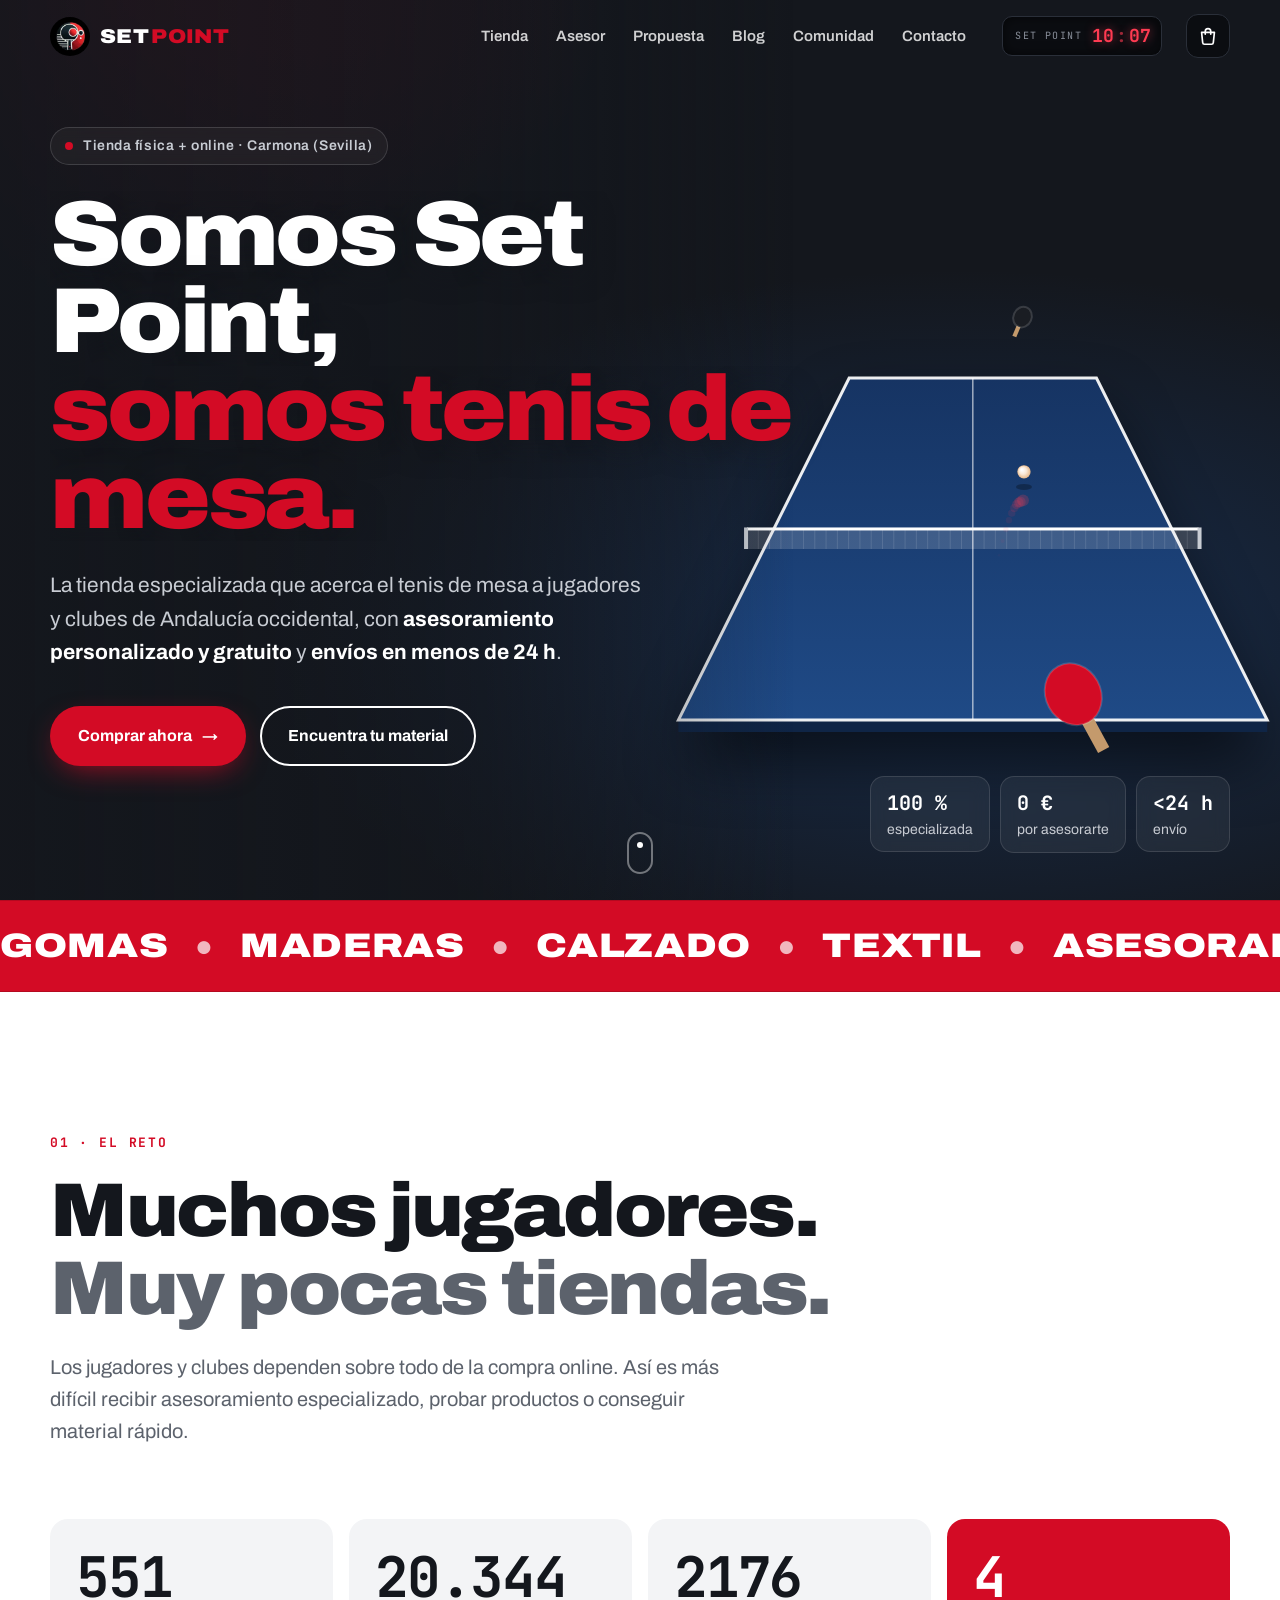
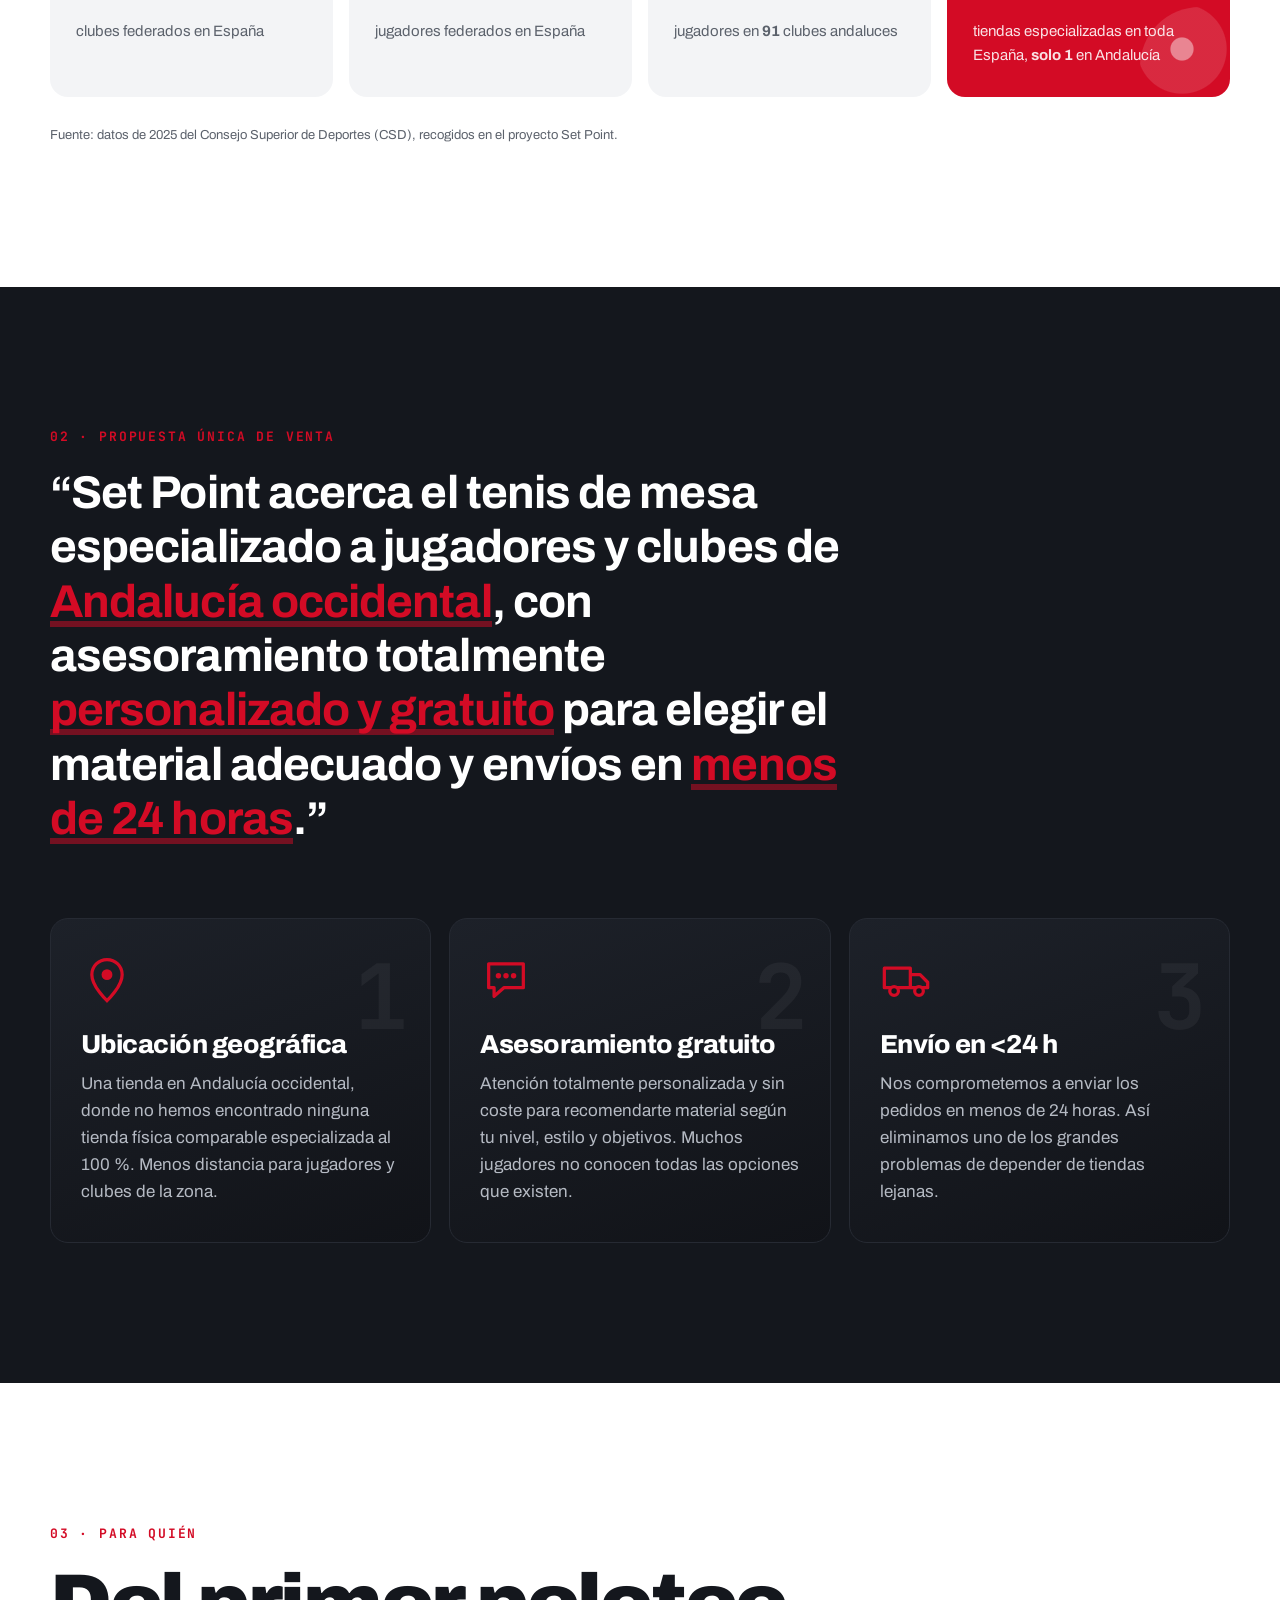
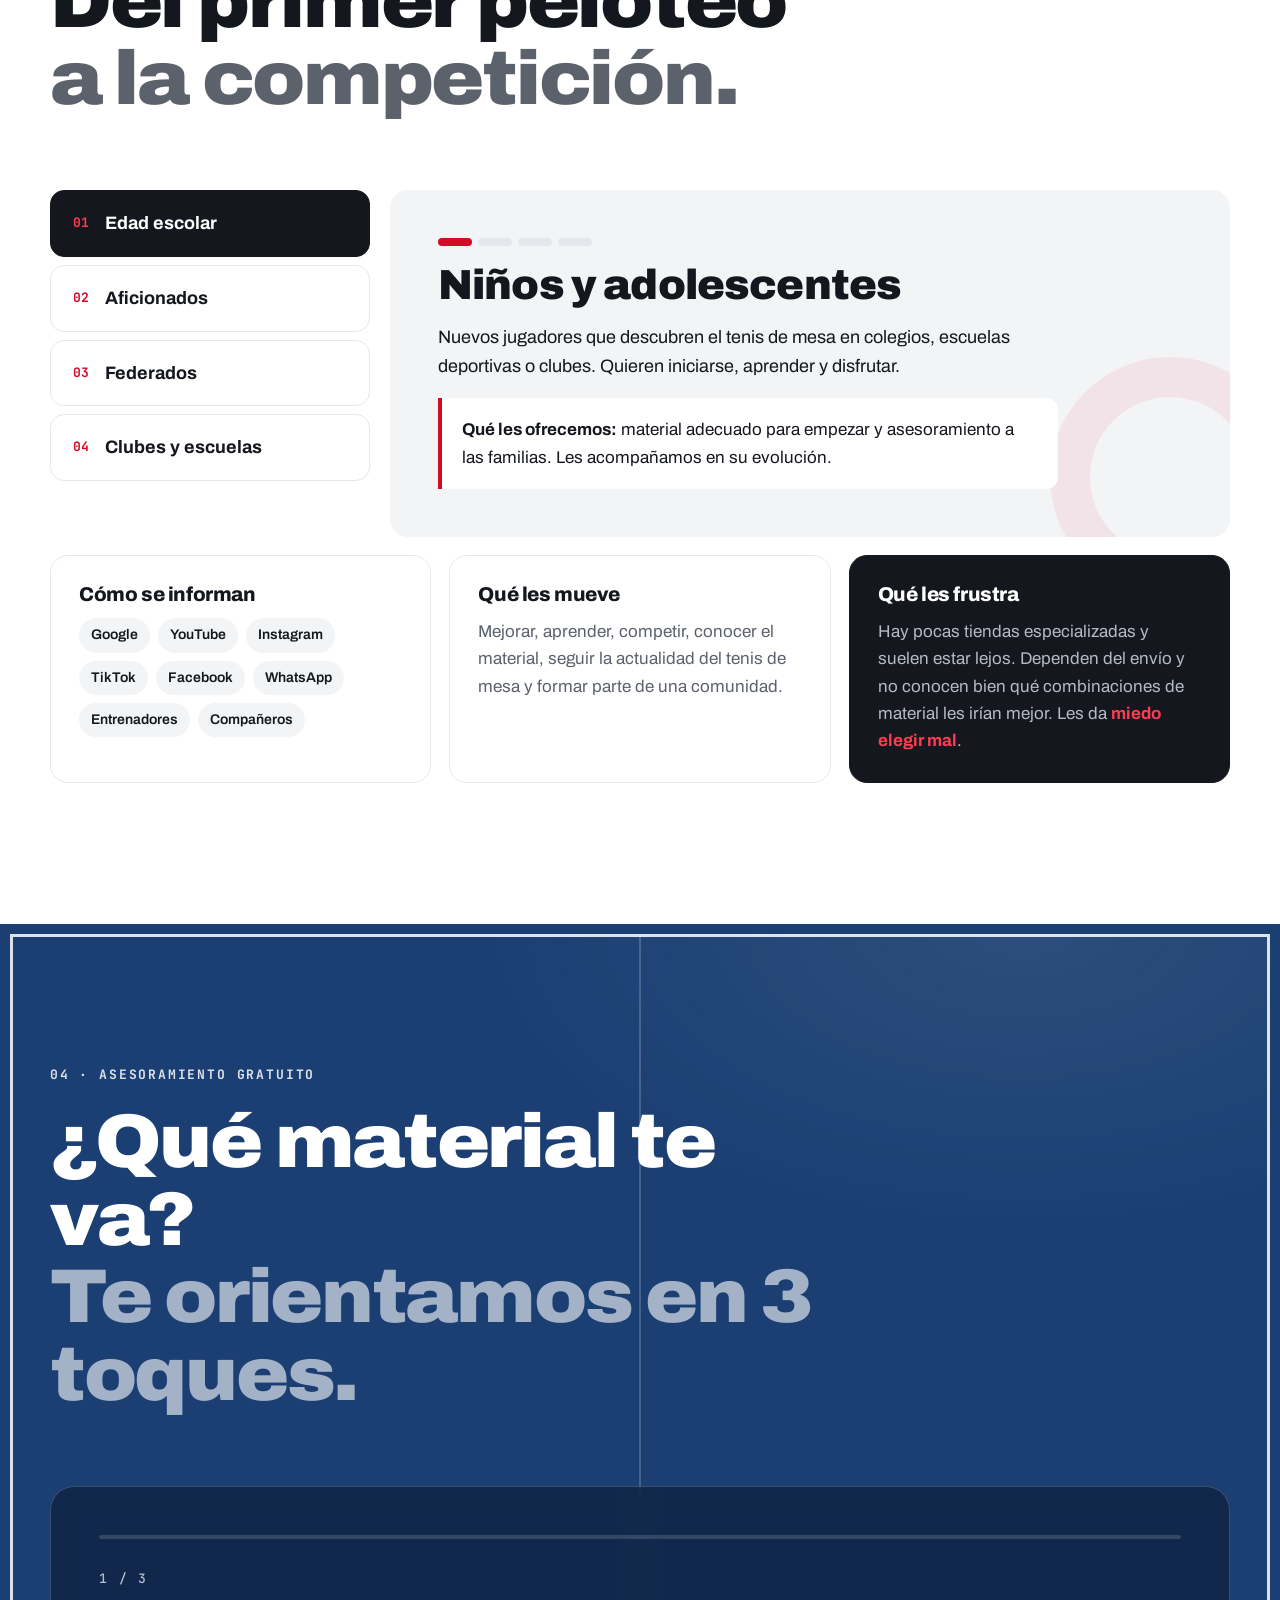
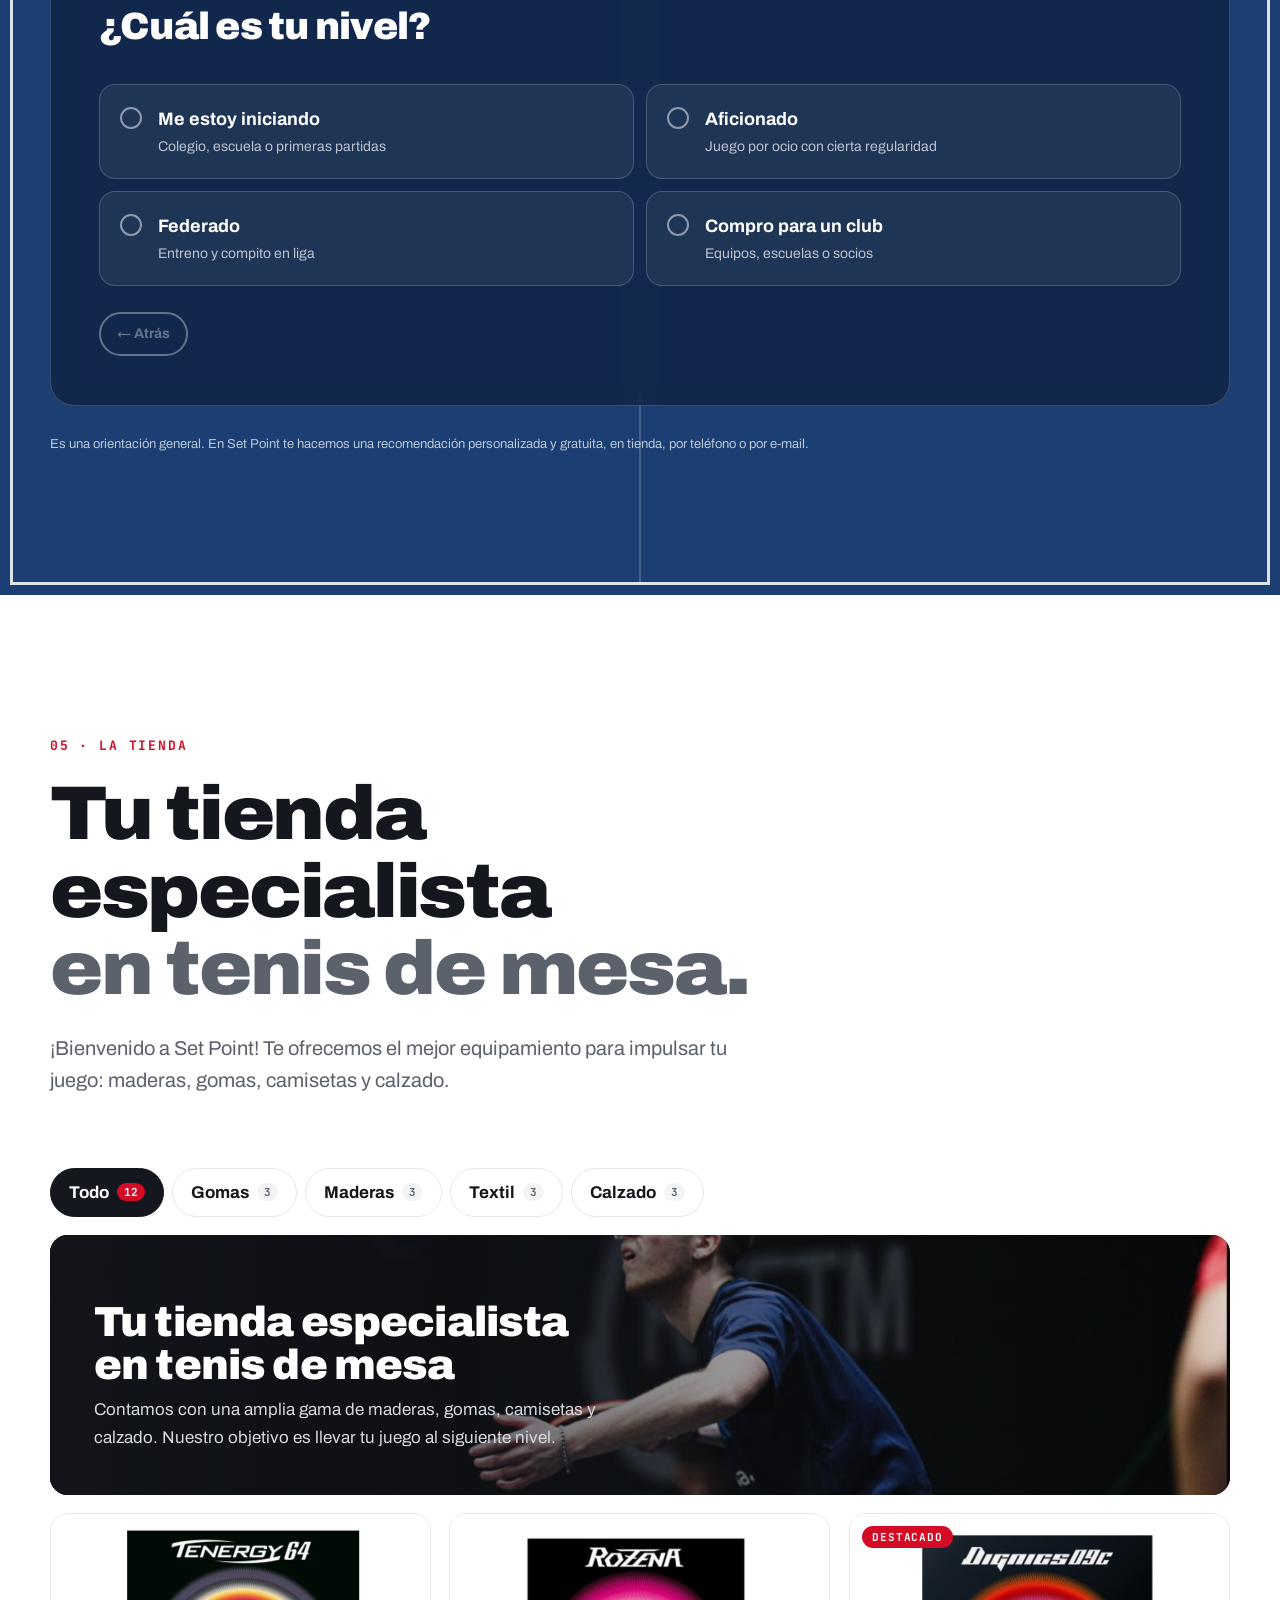
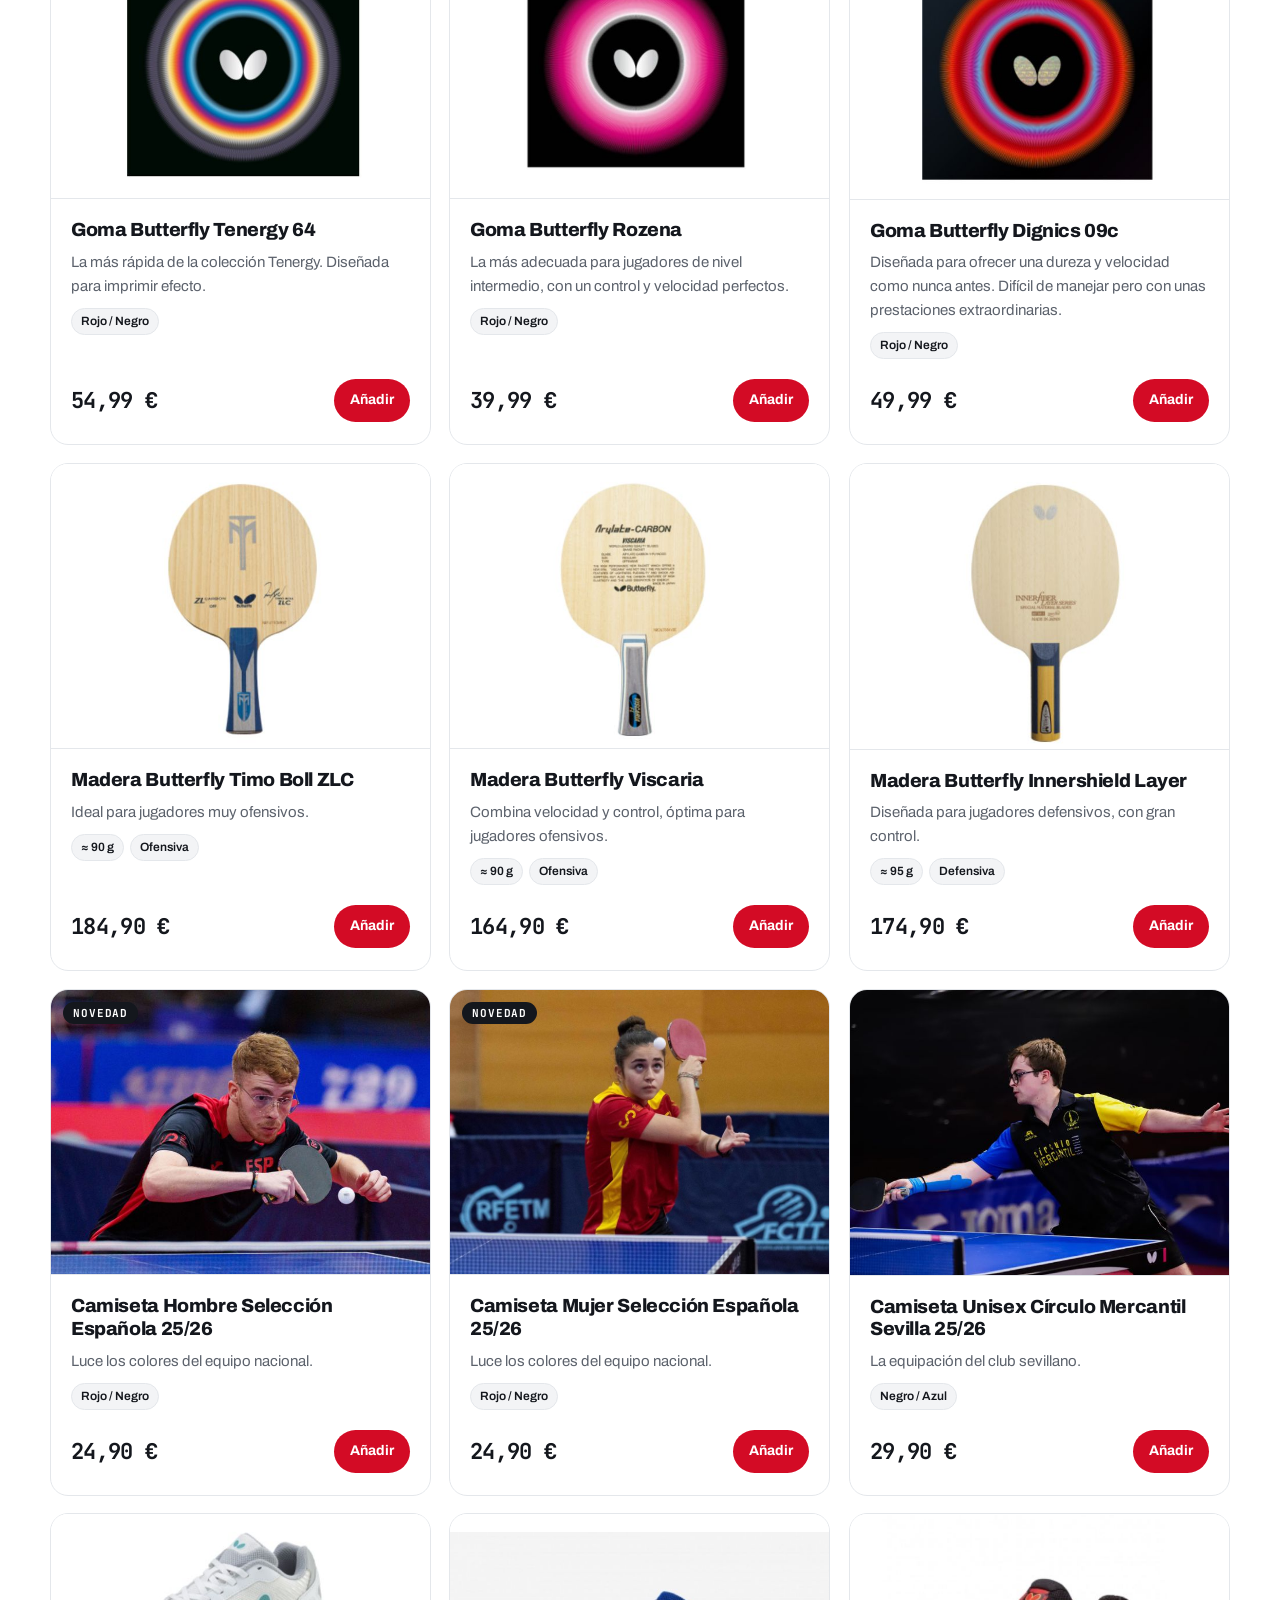
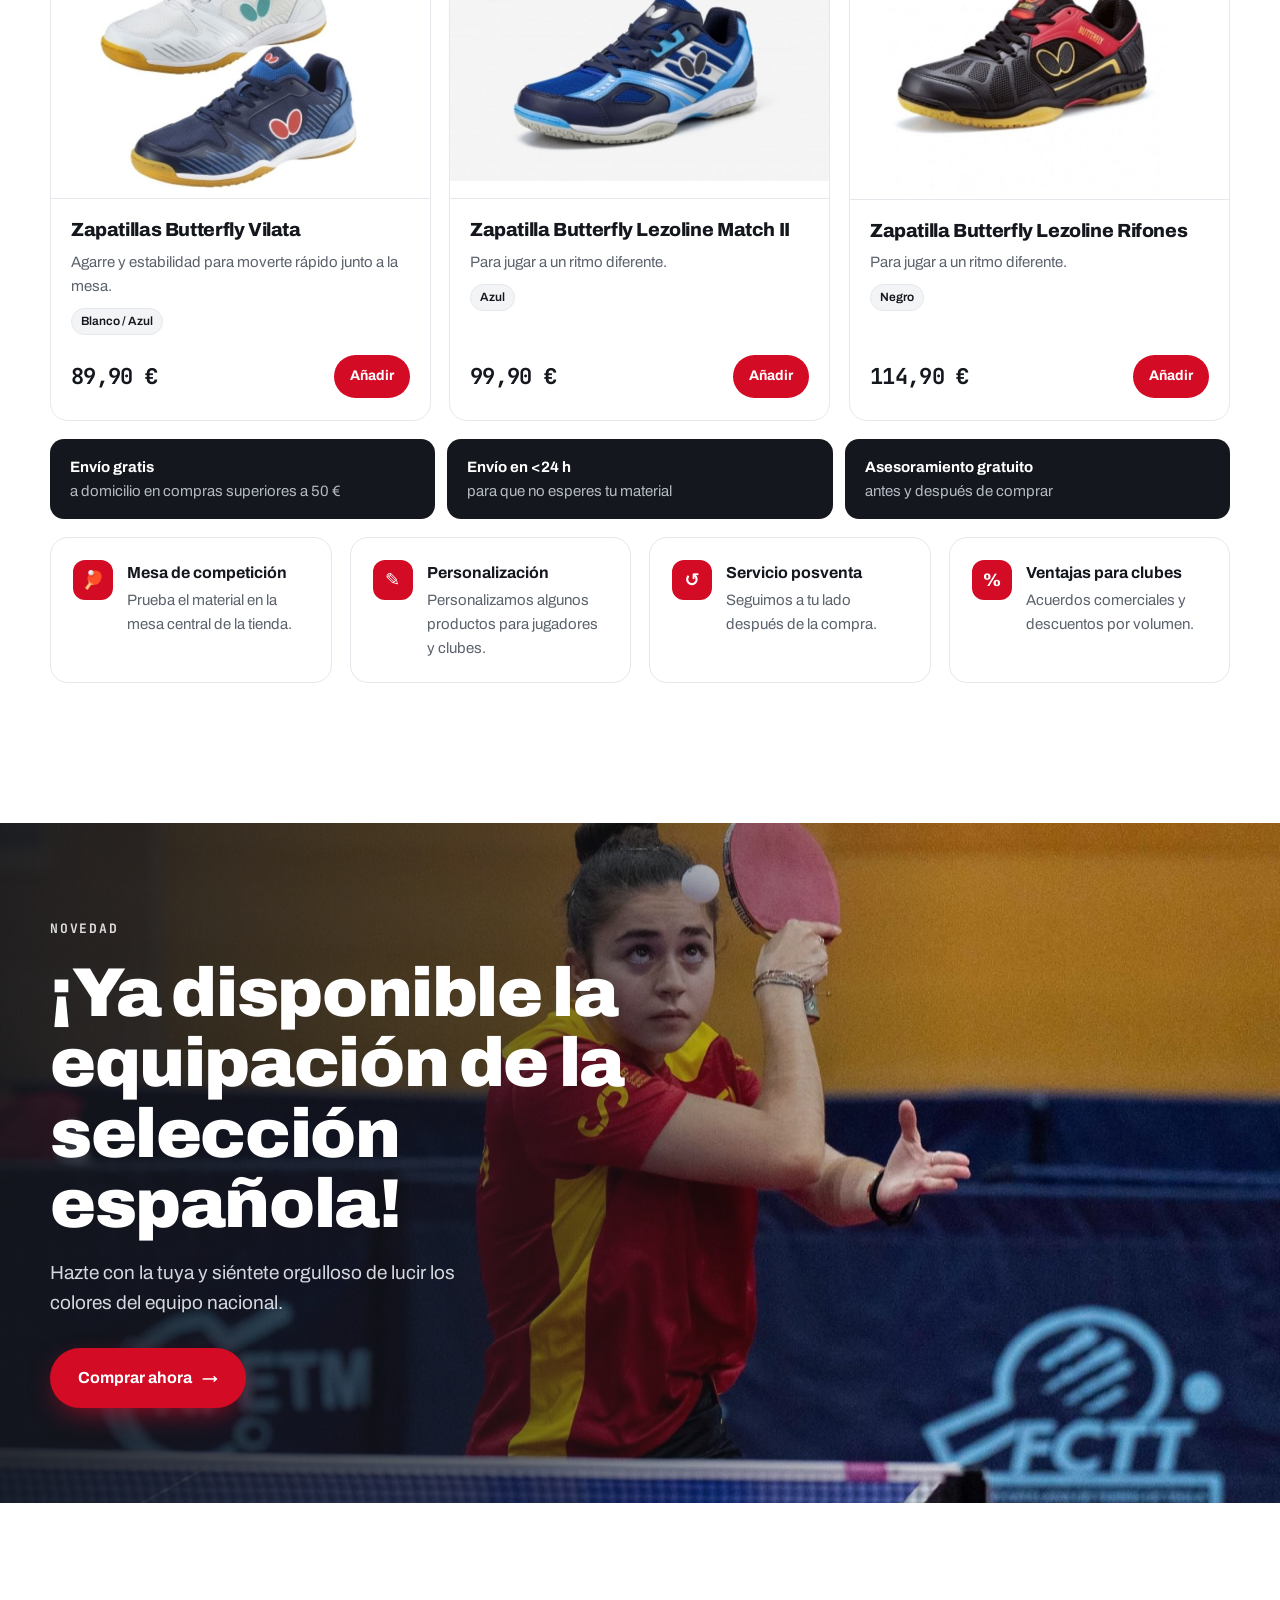
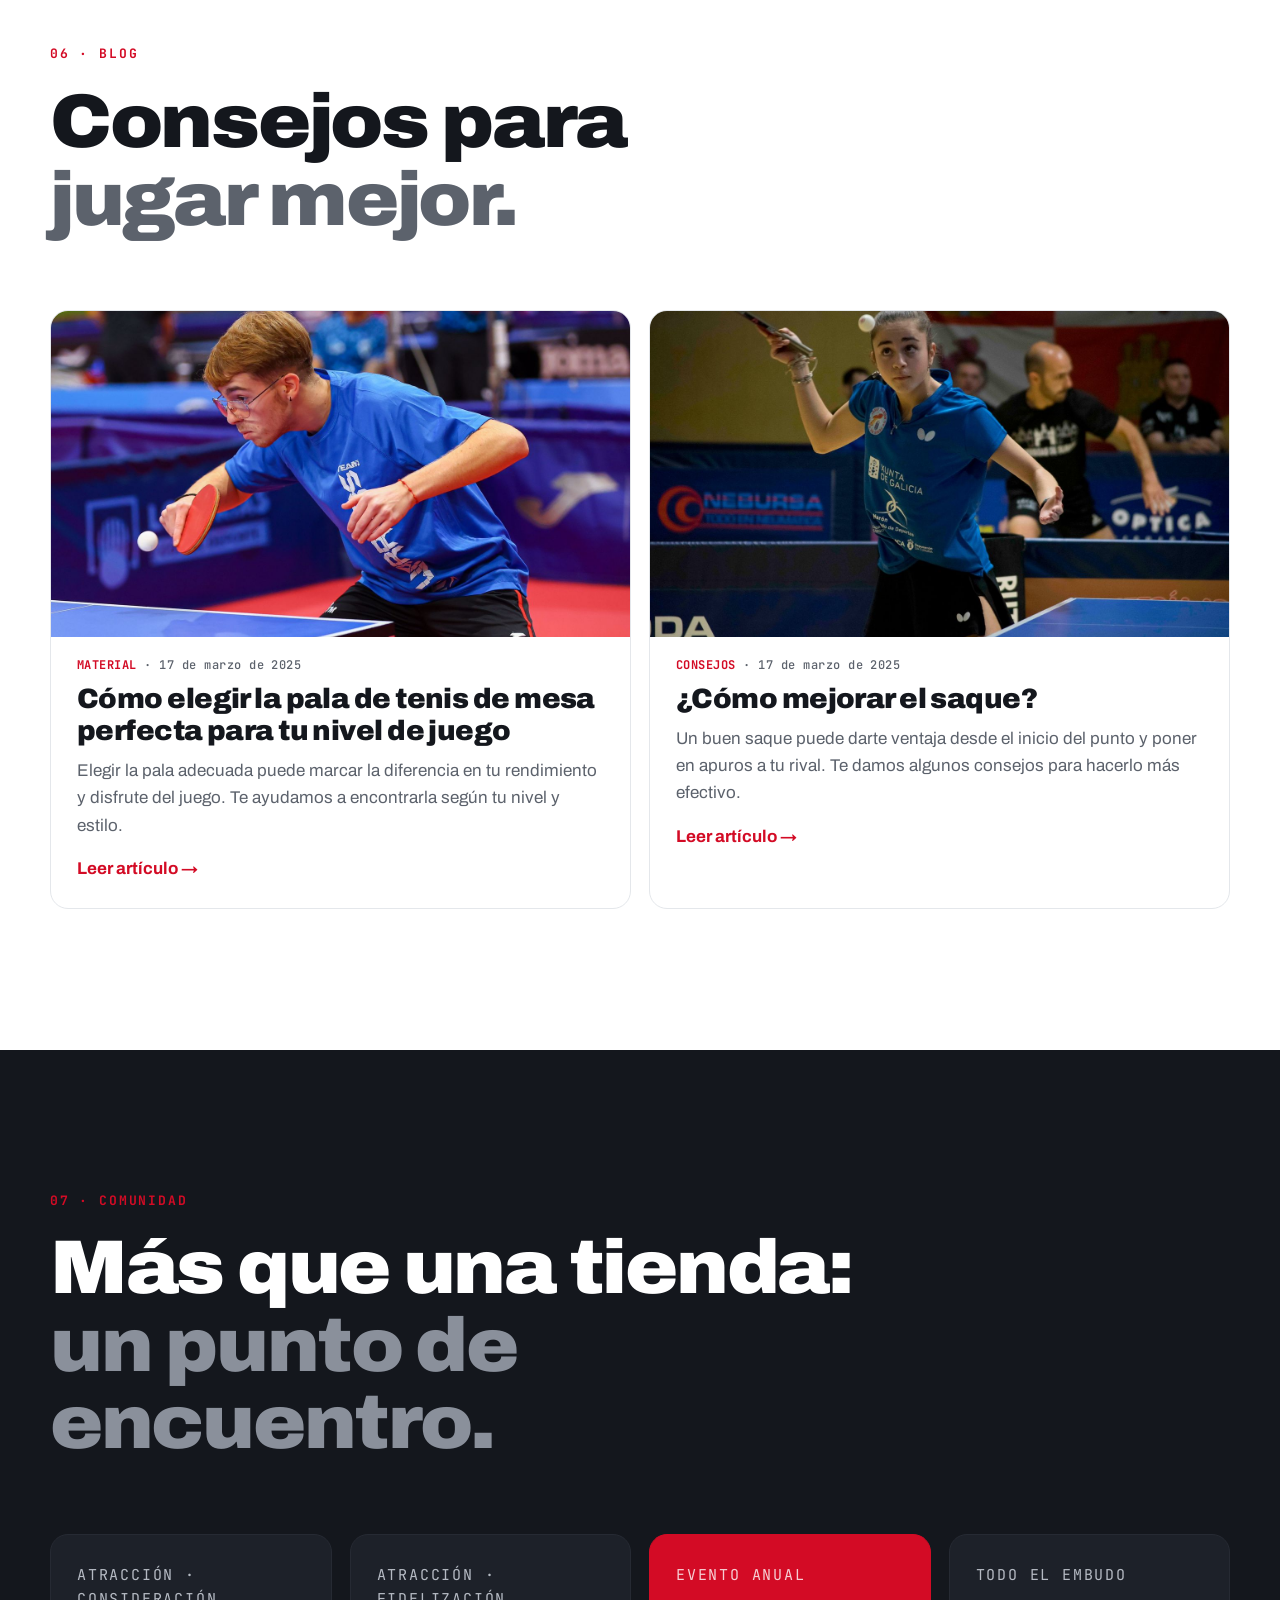
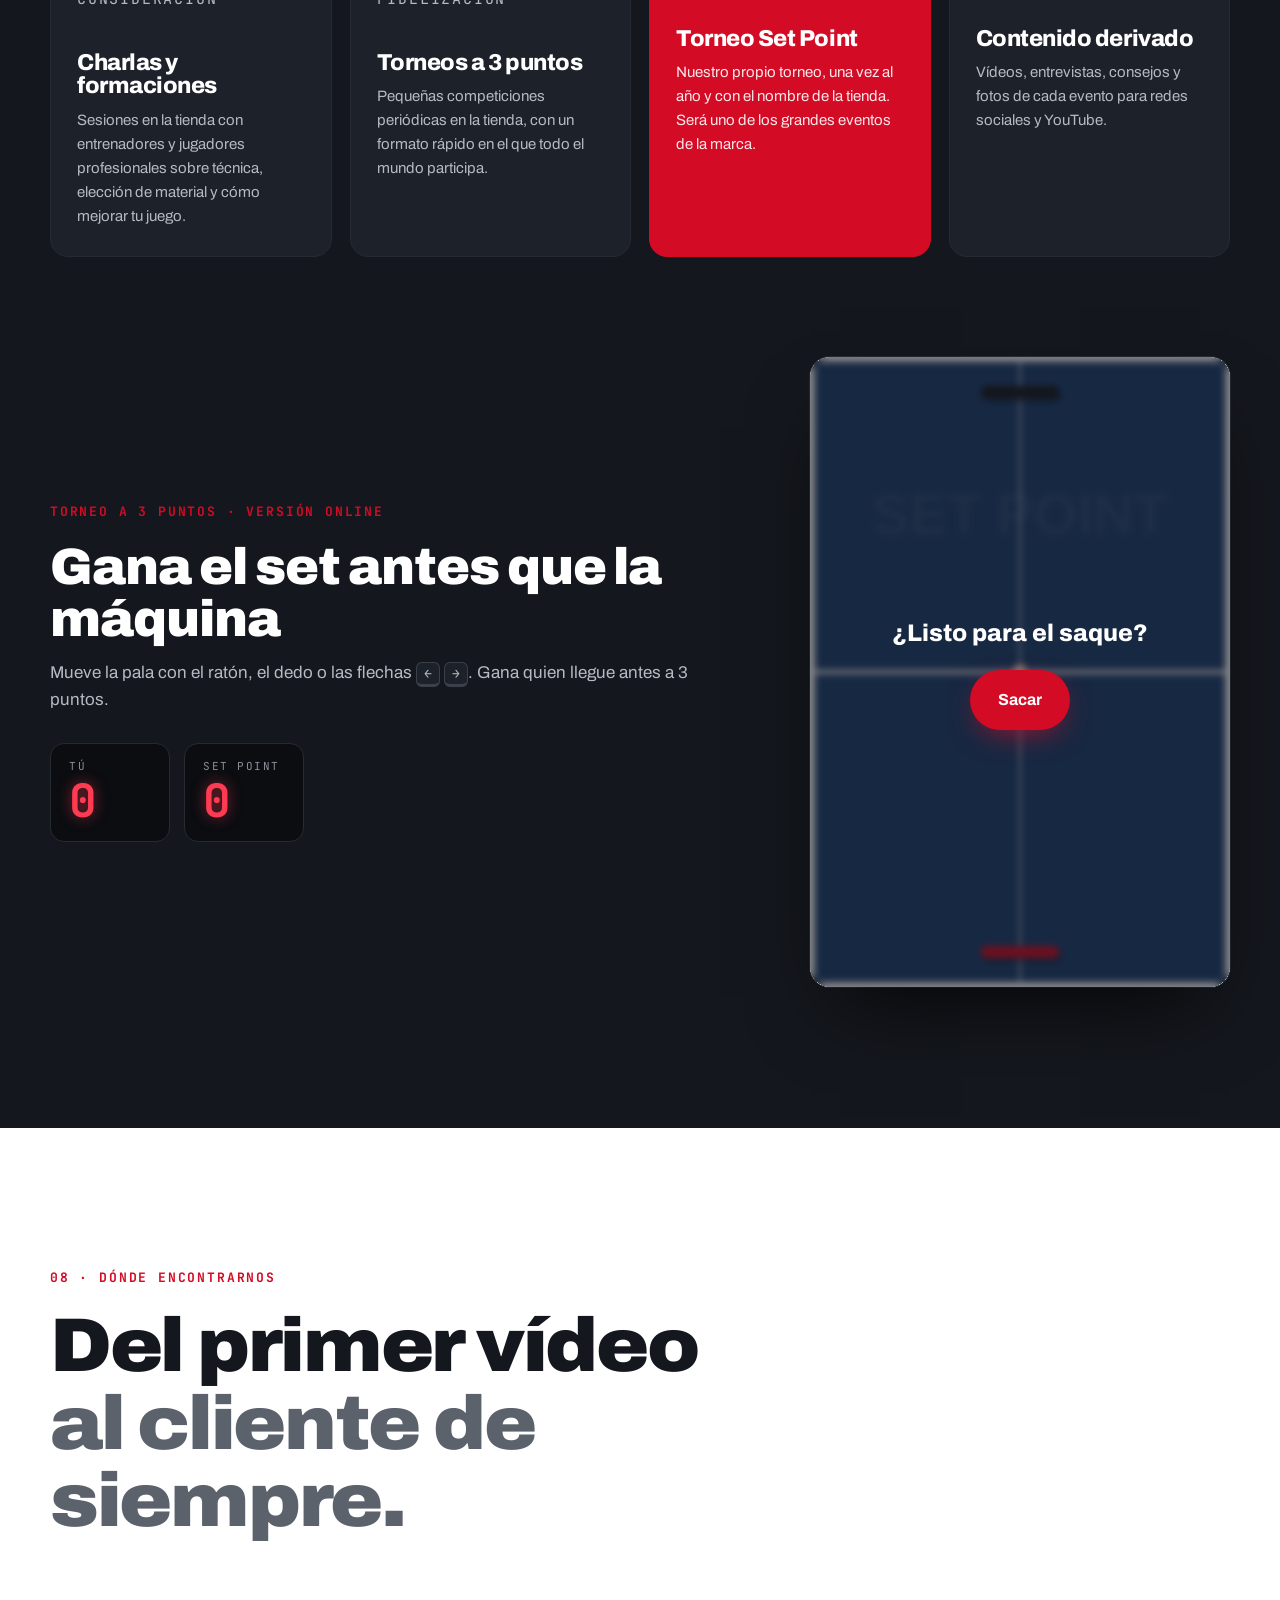
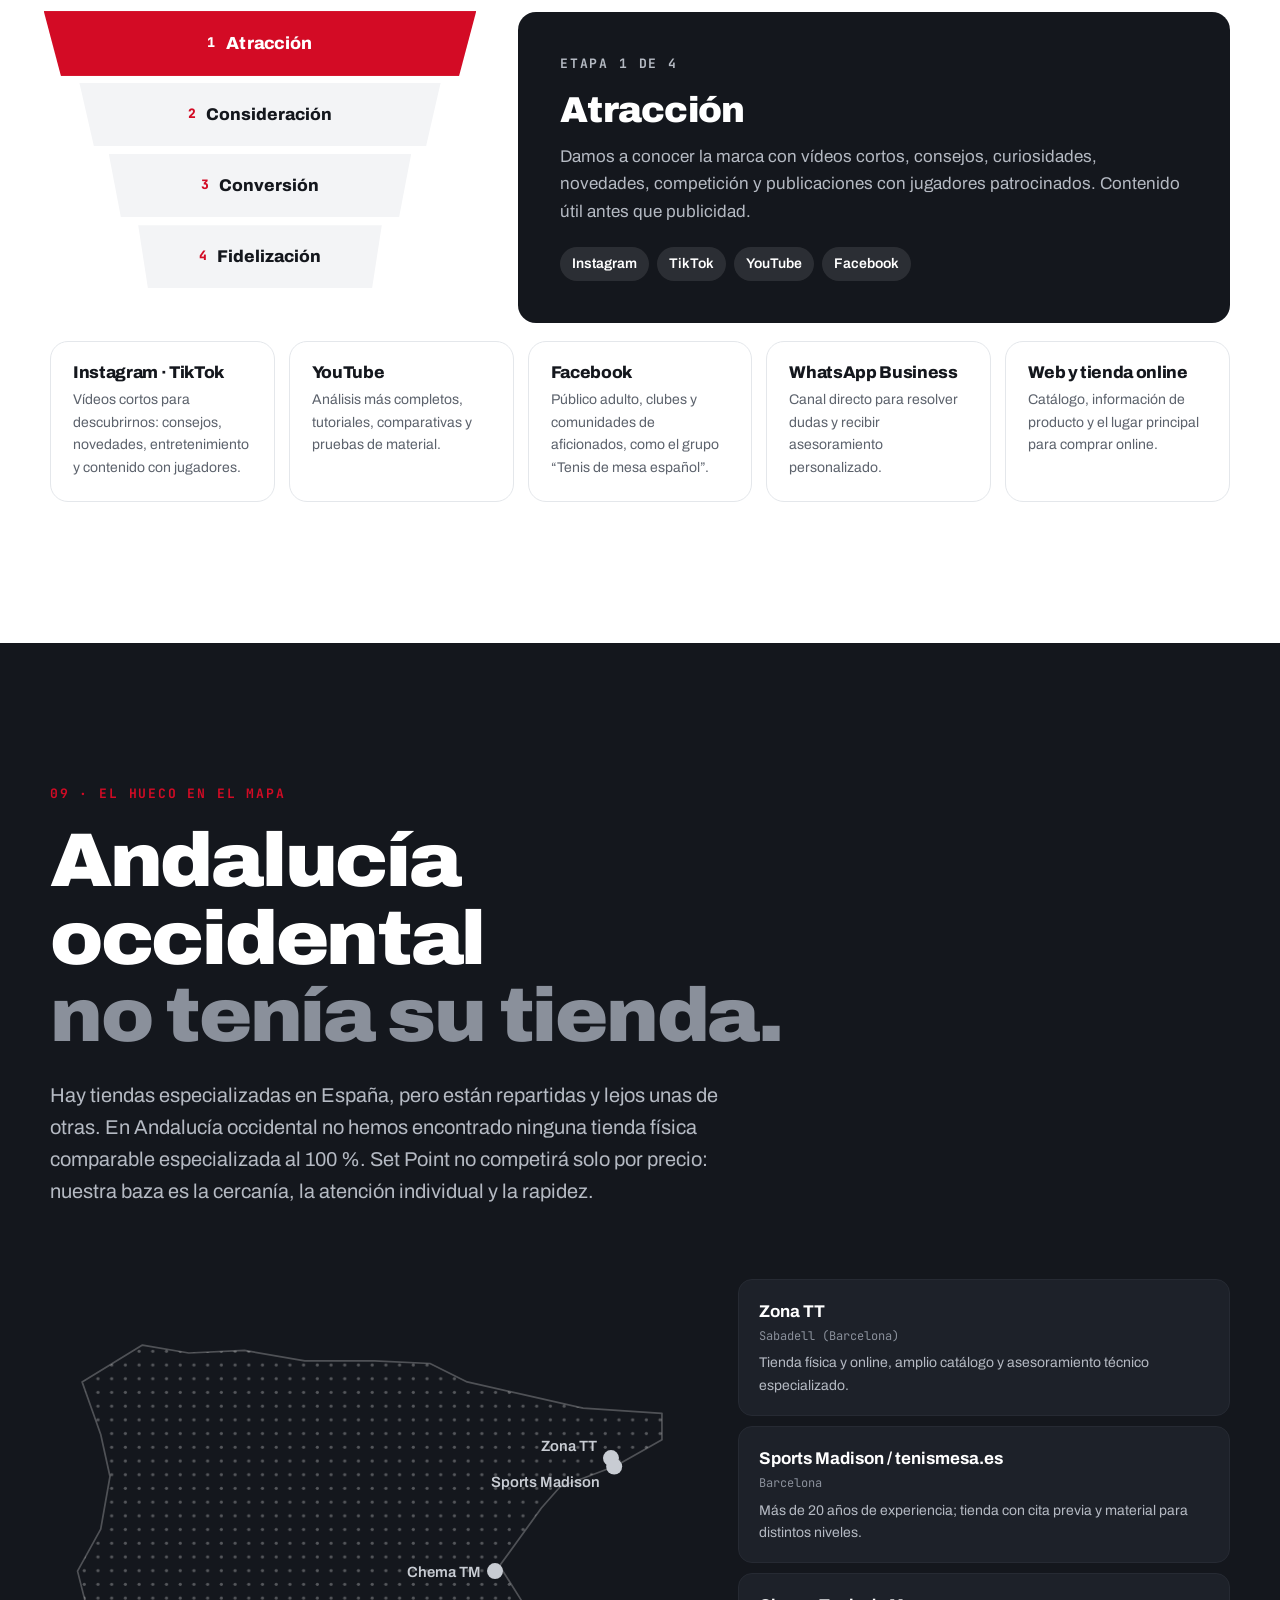
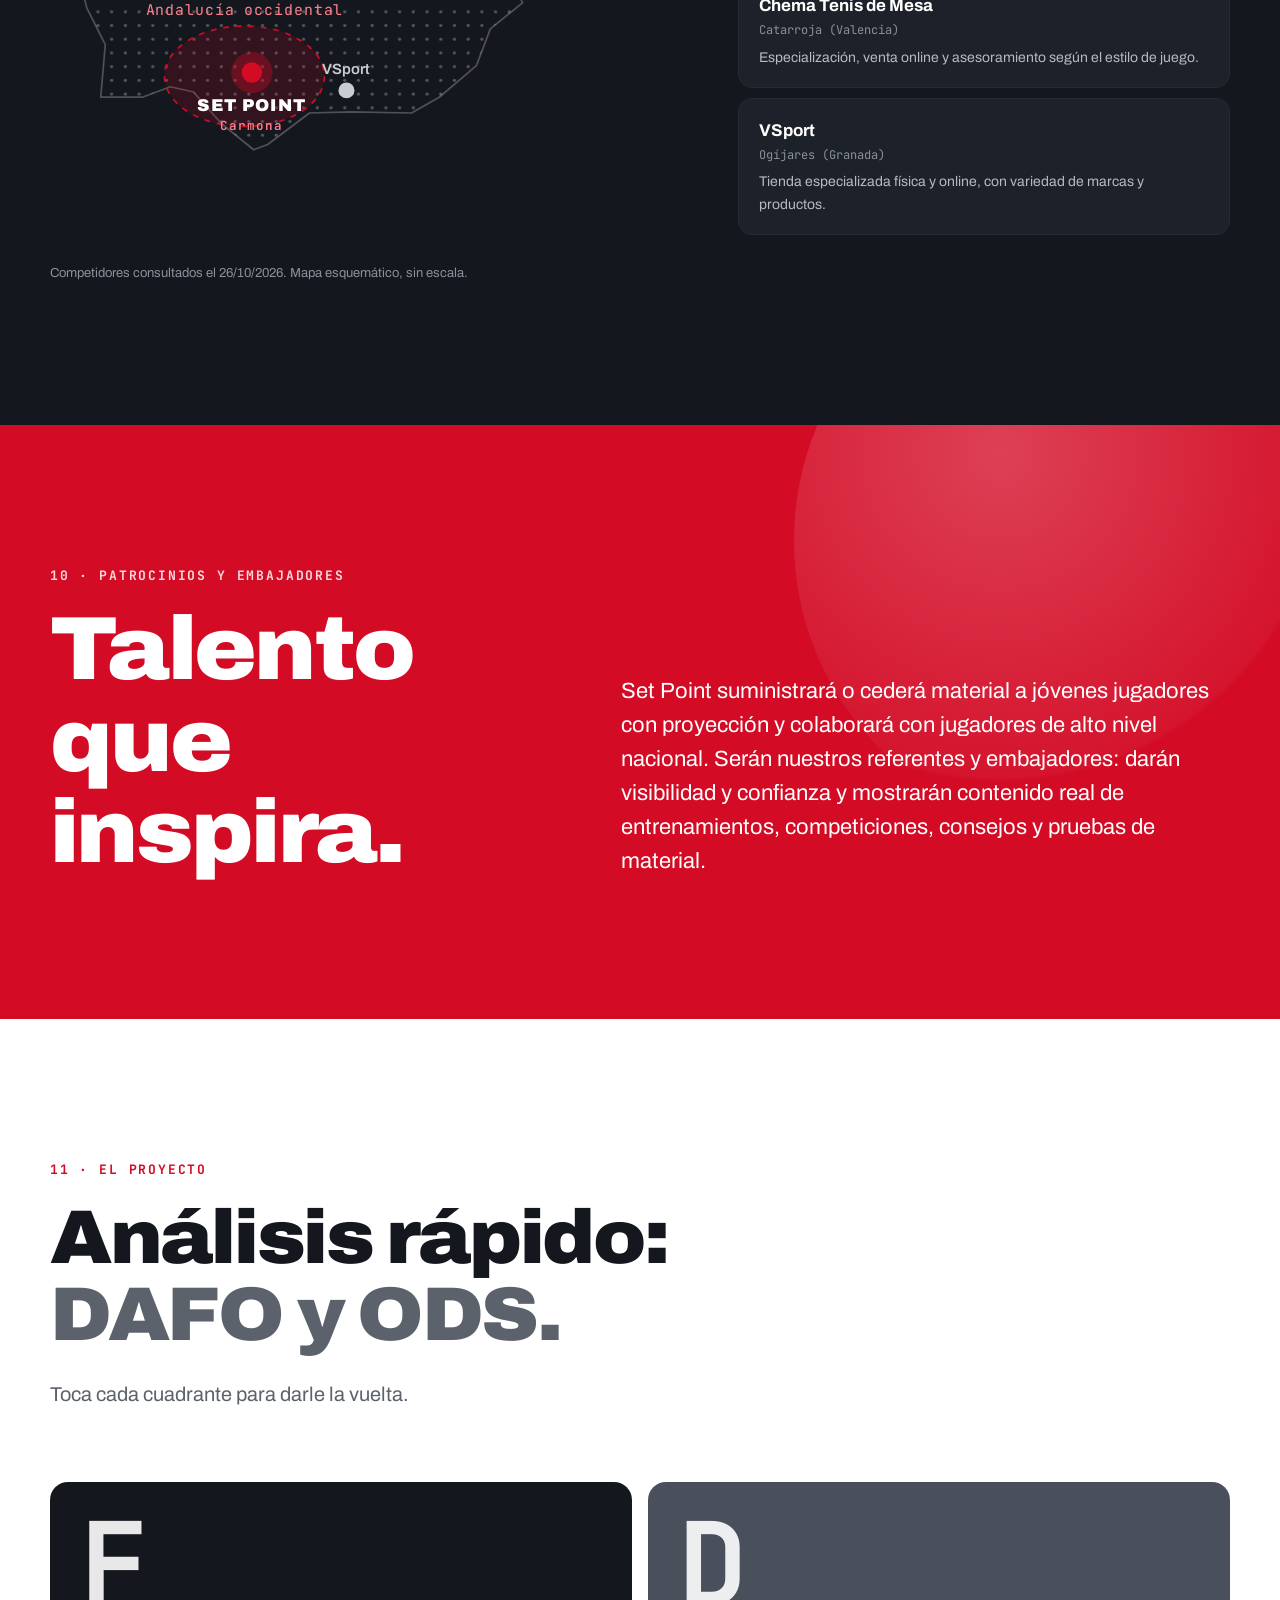
==== commit 8574ca99: "Añade el Instagram @sett_point Co-Authored-By: Claude Opus 5.5 <noreply@anthropic.com> Claude-Sessio" ====
--- a/index.html
+++ b/index.html
@@ -585,6 +585,7 @@
               <div><dt>Dirección</dt><dd><a href="https://www.google.com/maps/search/?api=1&amp;query=Calle%20Charles%20Newton%205%2C%2041410%20Carmona%2C%20Sevilla" target="_blank" rel="noopener">Calle Charles Newton, 5<br>41410 Carmona, Sevilla</a></dd></div>
               <div><dt>E-mail</dt><dd><a href="mailto:setpoint.inf@gmail.com">setpoint.inf@gmail.com</a></dd></div>
               <div><dt>Teléfono</dt><dd><a href="tel:+34456789043">(+34) 456 789 043</a></dd></div>
+              <div><dt>Instagram</dt><dd><a href="https://www.instagram.com/sett_point/" target="_blank" rel="noopener">@sett_point</a></dd></div>
             </dl>
           </article>
           <article class="contact__card contact__card--news reveal">
@@ -606,6 +607,10 @@
     <div class="container footer__inner">
       <a href="#inicio" class="logo"><img class="logo__img" src="assets/img/logo.png" alt="" width="40" height="39"><span class="logo__text">SET<b>POINT</b></span></a>
       <p>Somos Set Point, somos tenis de mesa.</p>
+      <a class="footer__ig" href="https://www.instagram.com/sett_point/" target="_blank" rel="noopener" aria-label="Instagram de Set Point (@sett_point)">
+        <svg viewBox="0 0 24 24" aria-hidden="true"><rect x="3" y="3" width="18" height="18" rx="5" fill="none" stroke="currentColor" stroke-width="1.8"/><circle cx="12" cy="12" r="4" fill="none" stroke="currentColor" stroke-width="1.8"/><circle cx="17.3" cy="6.7" r="1.2" fill="currentColor"/></svg>
+        <span>@sett_point</span>
+      </a>
       <p class="footer__small">Calle Charles Newton, 5 · Carmona (Sevilla) · Proyecto Integrado MAPU 26/27</p>
     </div>
   </footer>
--- a/css/styles.css
+++ b/css/styles.css
@@ -419,6 +419,9 @@
 .footer { background: #0B0D11; color: #C8CCD3; padding: 40px 0; border-top: 1px solid #1D2129; }
 .footer__inner { display: flex; flex-wrap: wrap; align-items: center; justify-content: space-between; gap: 16px; }
 .footer .logo { color: #fff; }
+.footer__ig { display: inline-flex; align-items: center; gap: 8px; text-decoration: none; font-weight: 600; color: #fff; padding: 8px 14px; border-radius: 999px; border: 1px solid #2A2F39; transition: border-color .2s, color .2s; }
+.footer__ig:hover { border-color: var(--red); color: #FF3B52; }
+.footer__ig svg { width: 20px; height: 20px; }
 .footer__small { font-family: var(--mono); font-size: 12px; color: var(--muted-dark); }
 
 /* ---------- CARRITO (botón) ---------- */
